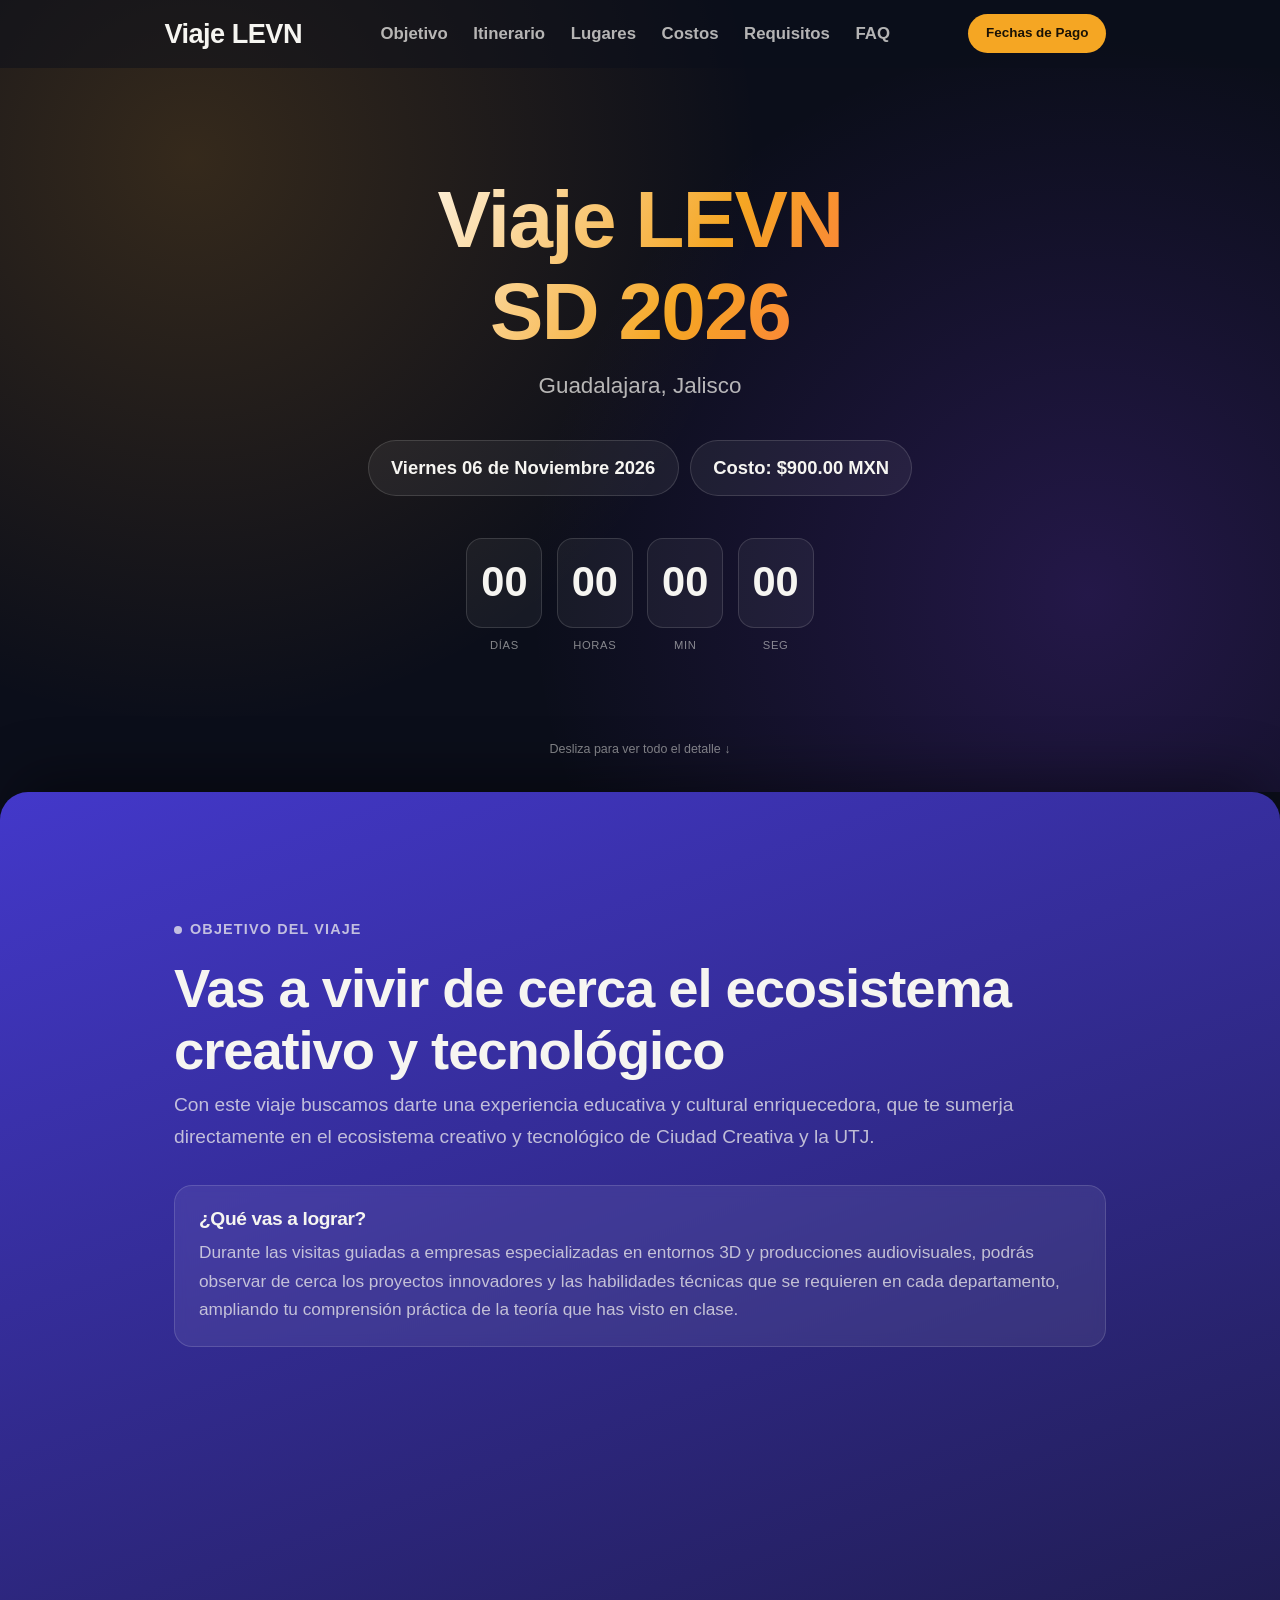
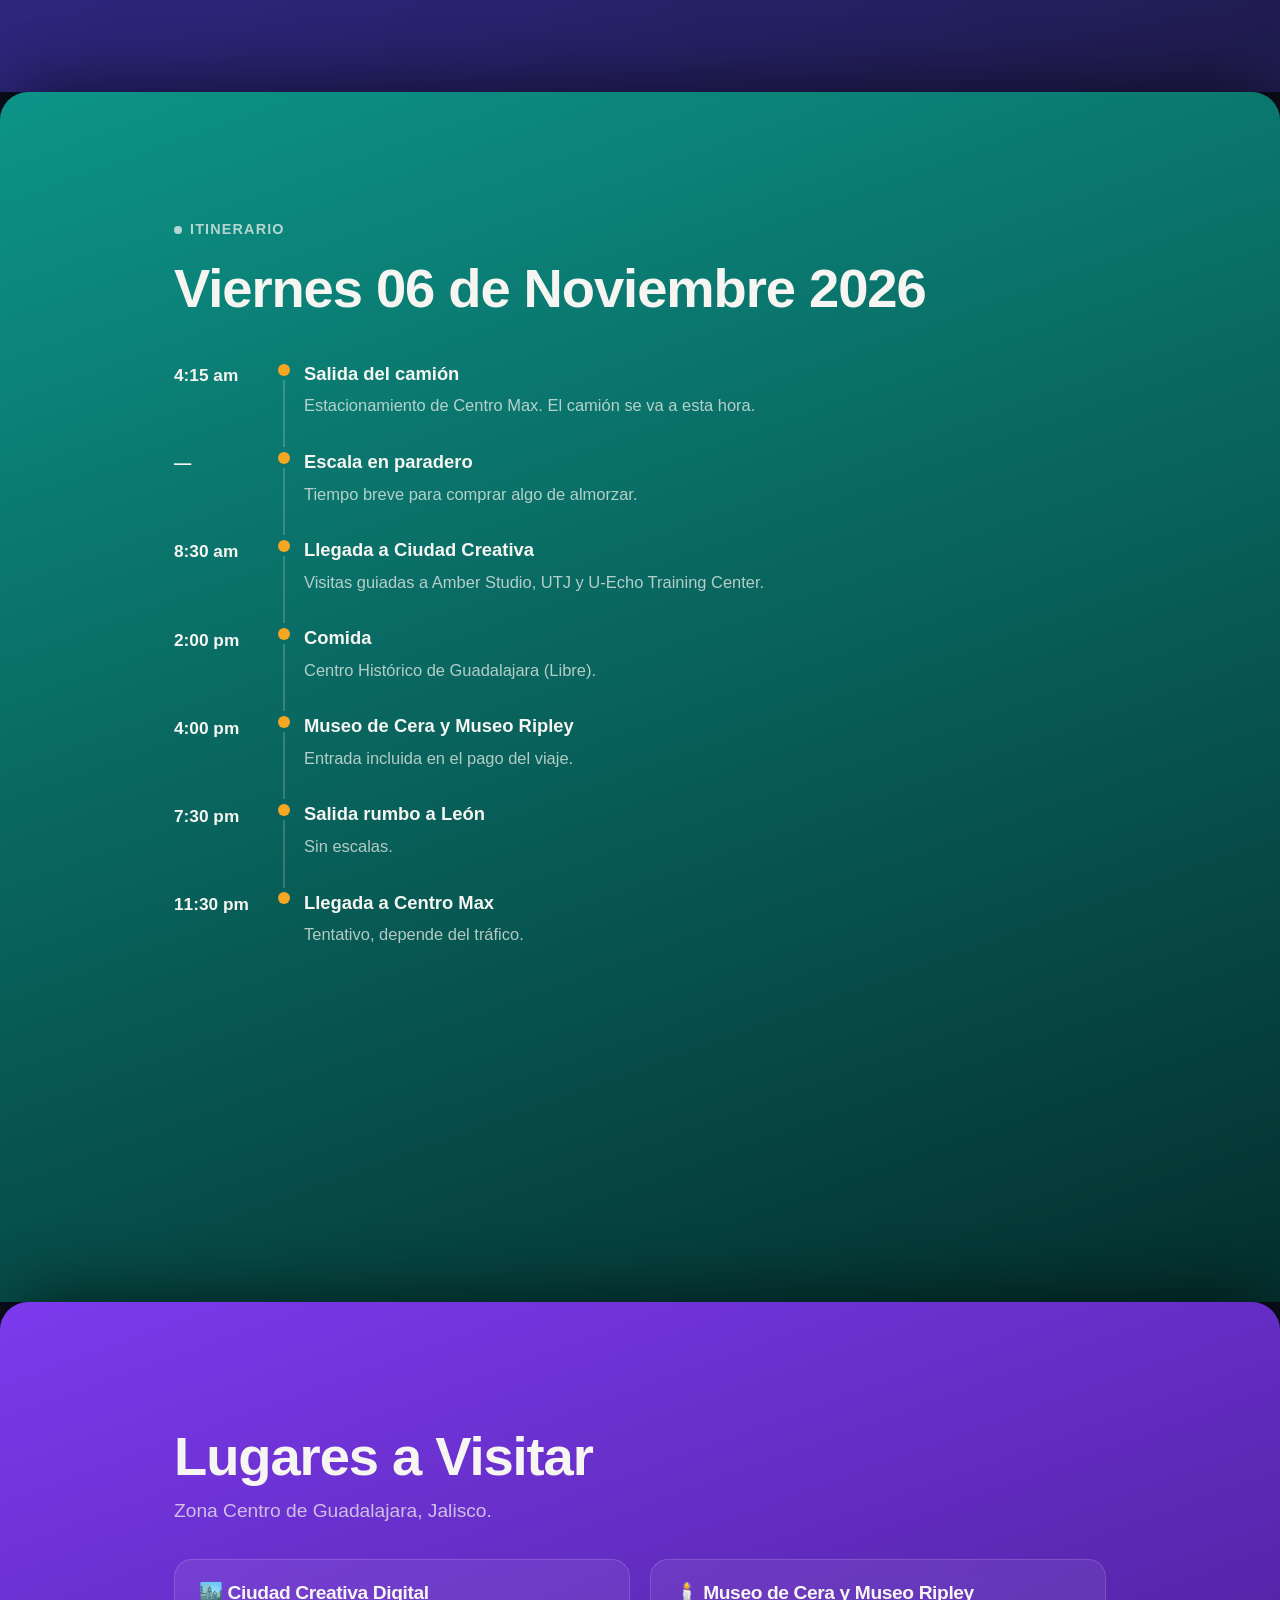
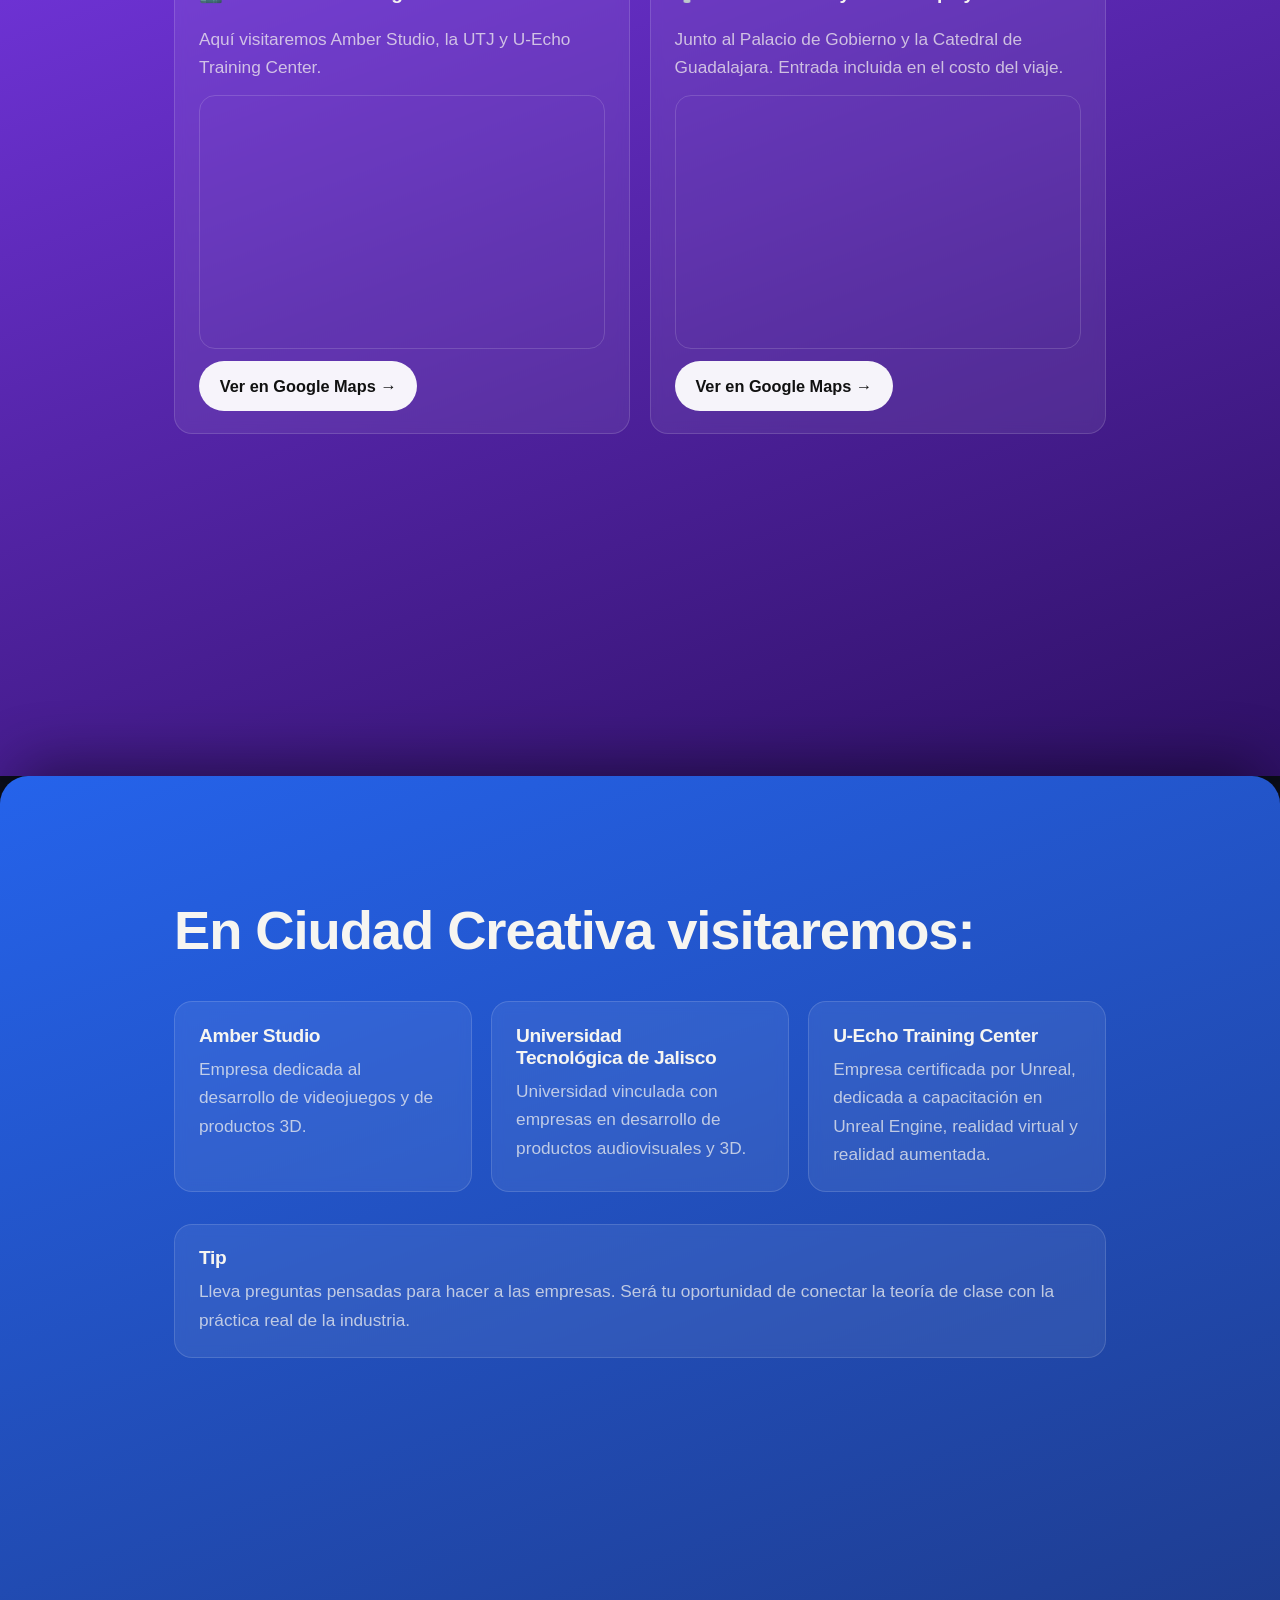
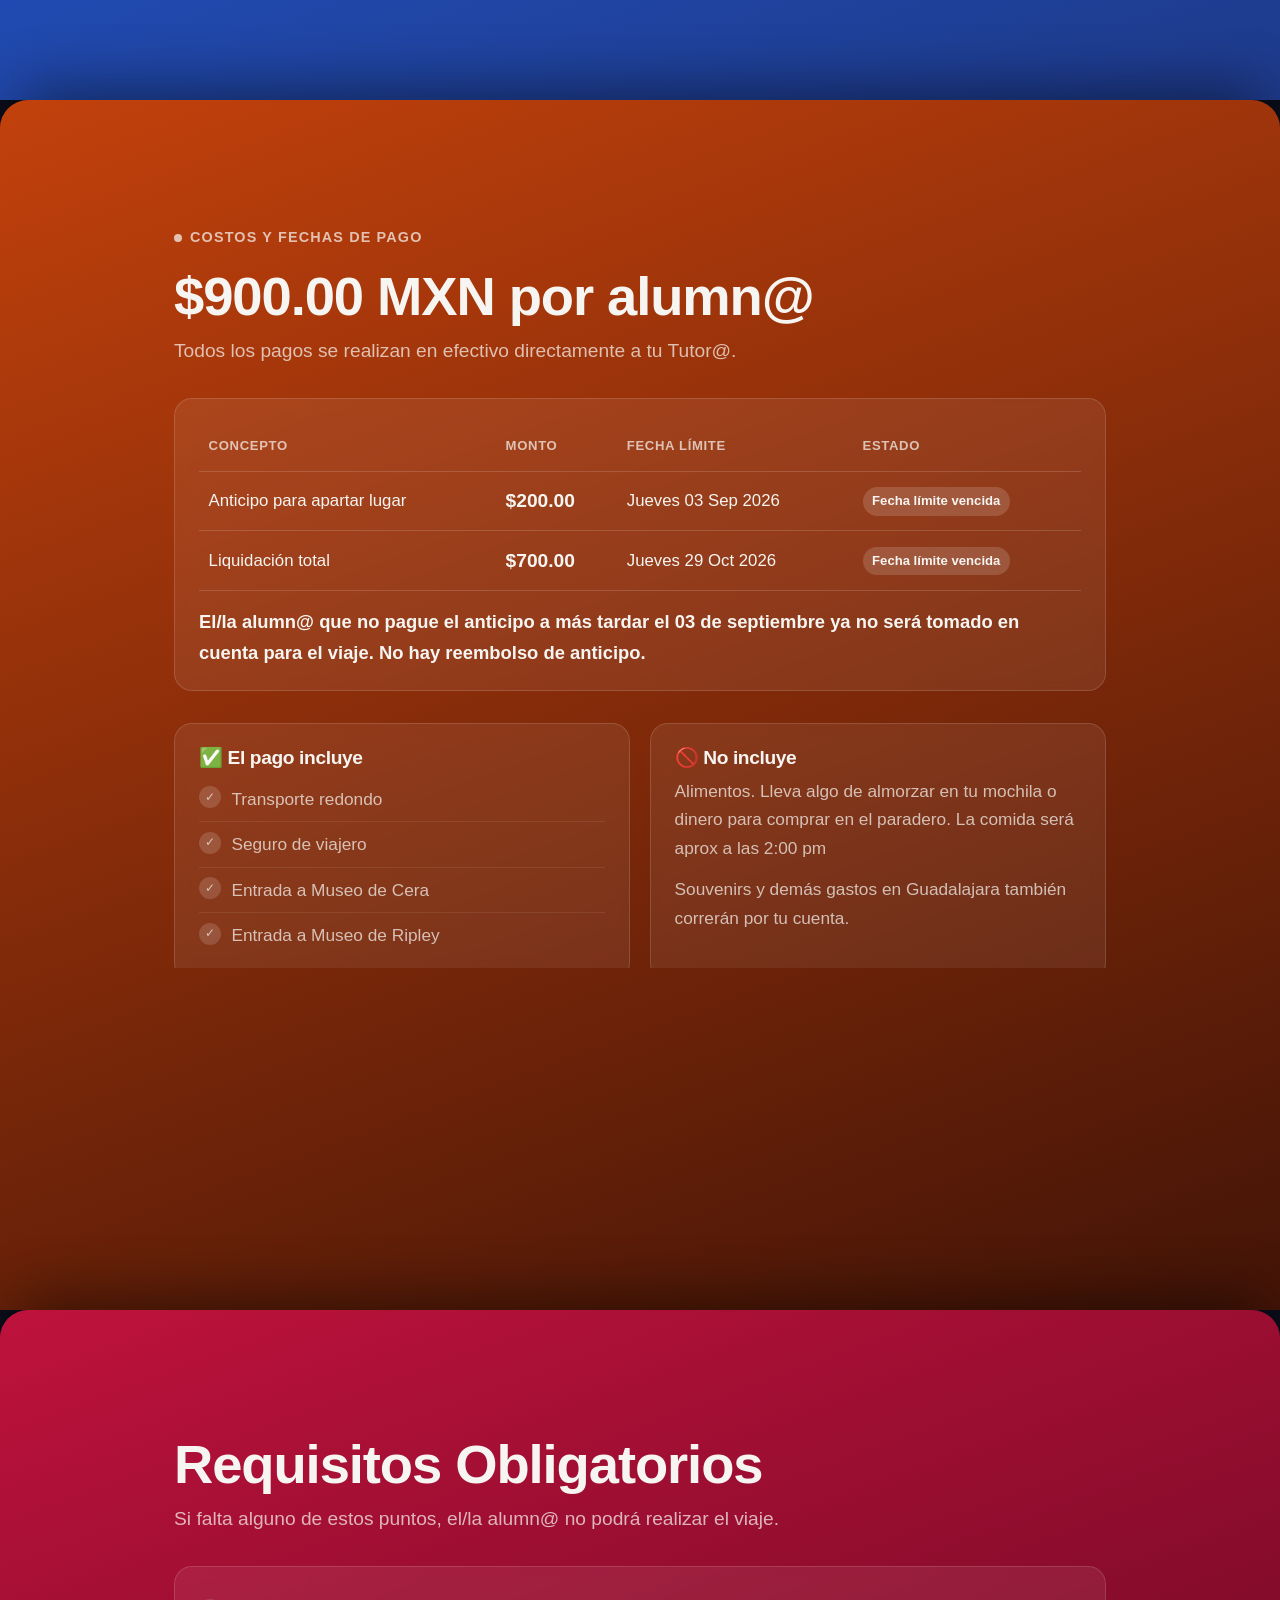
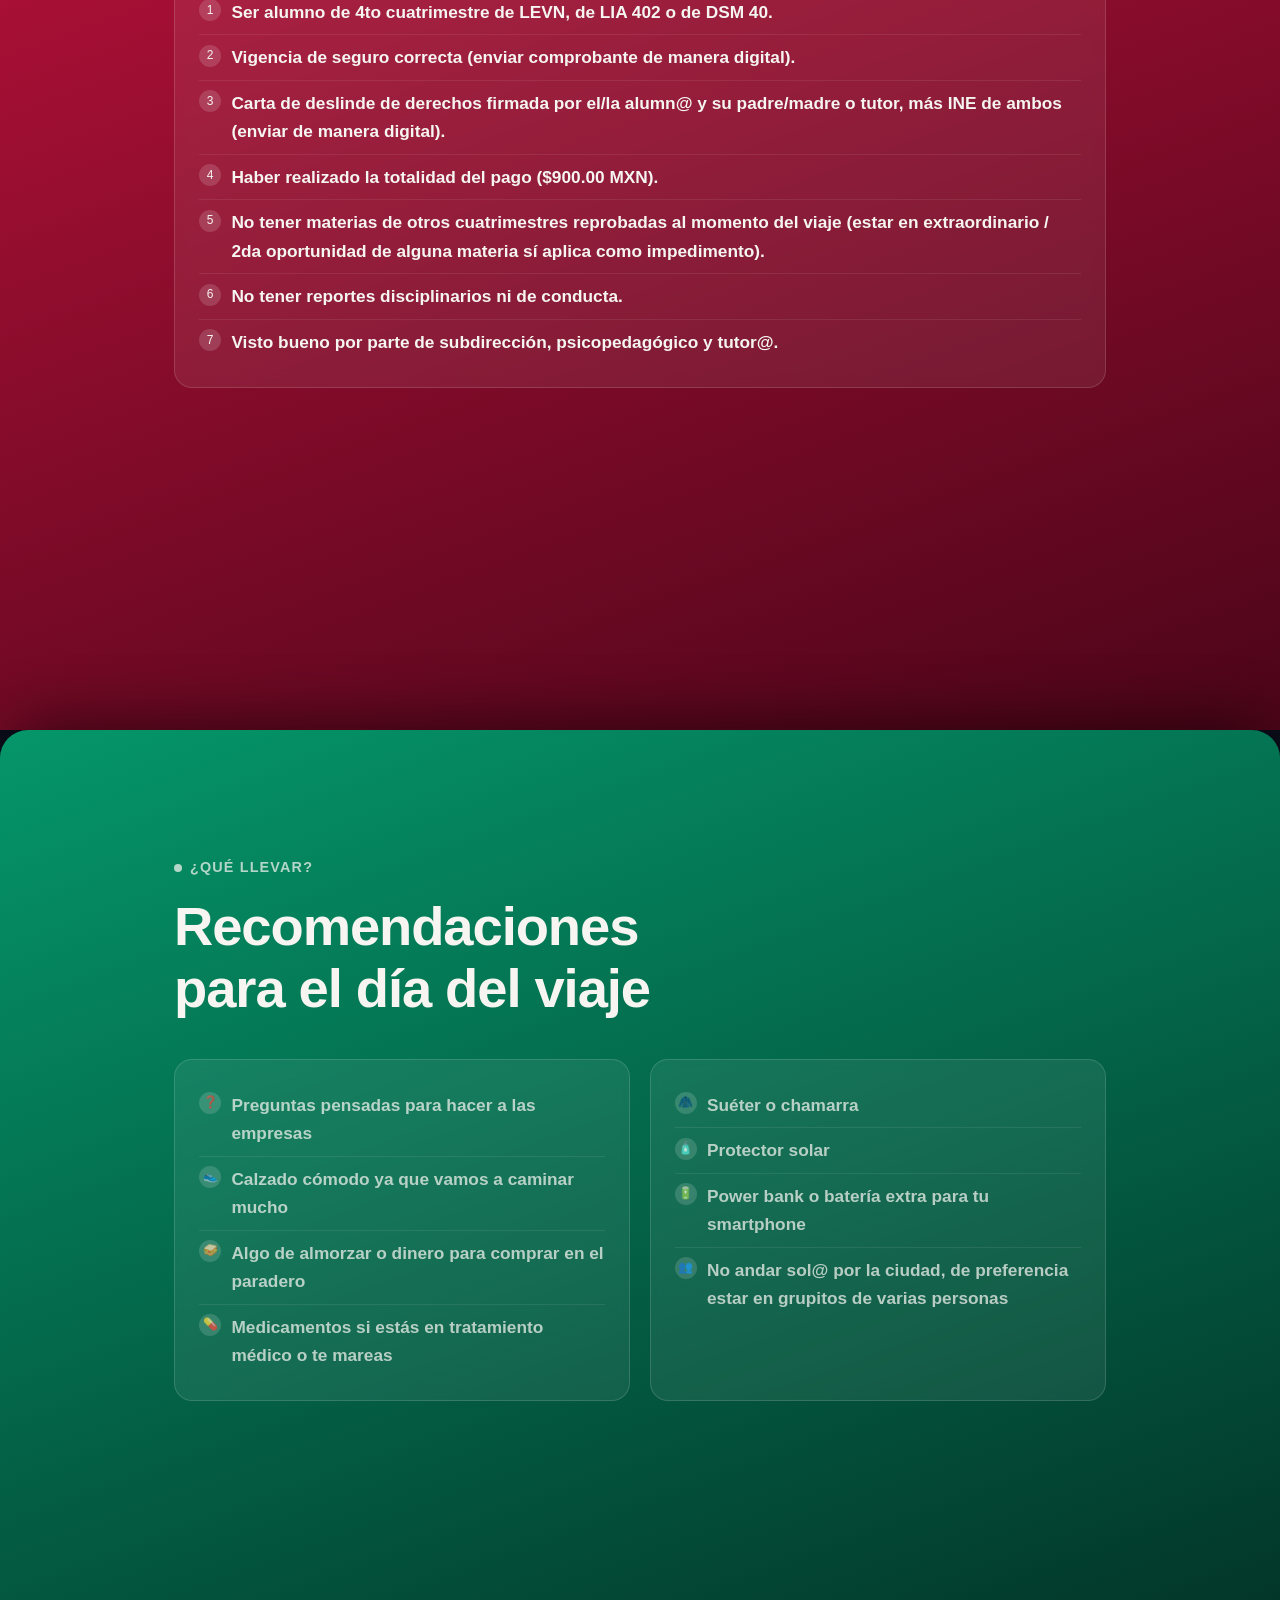
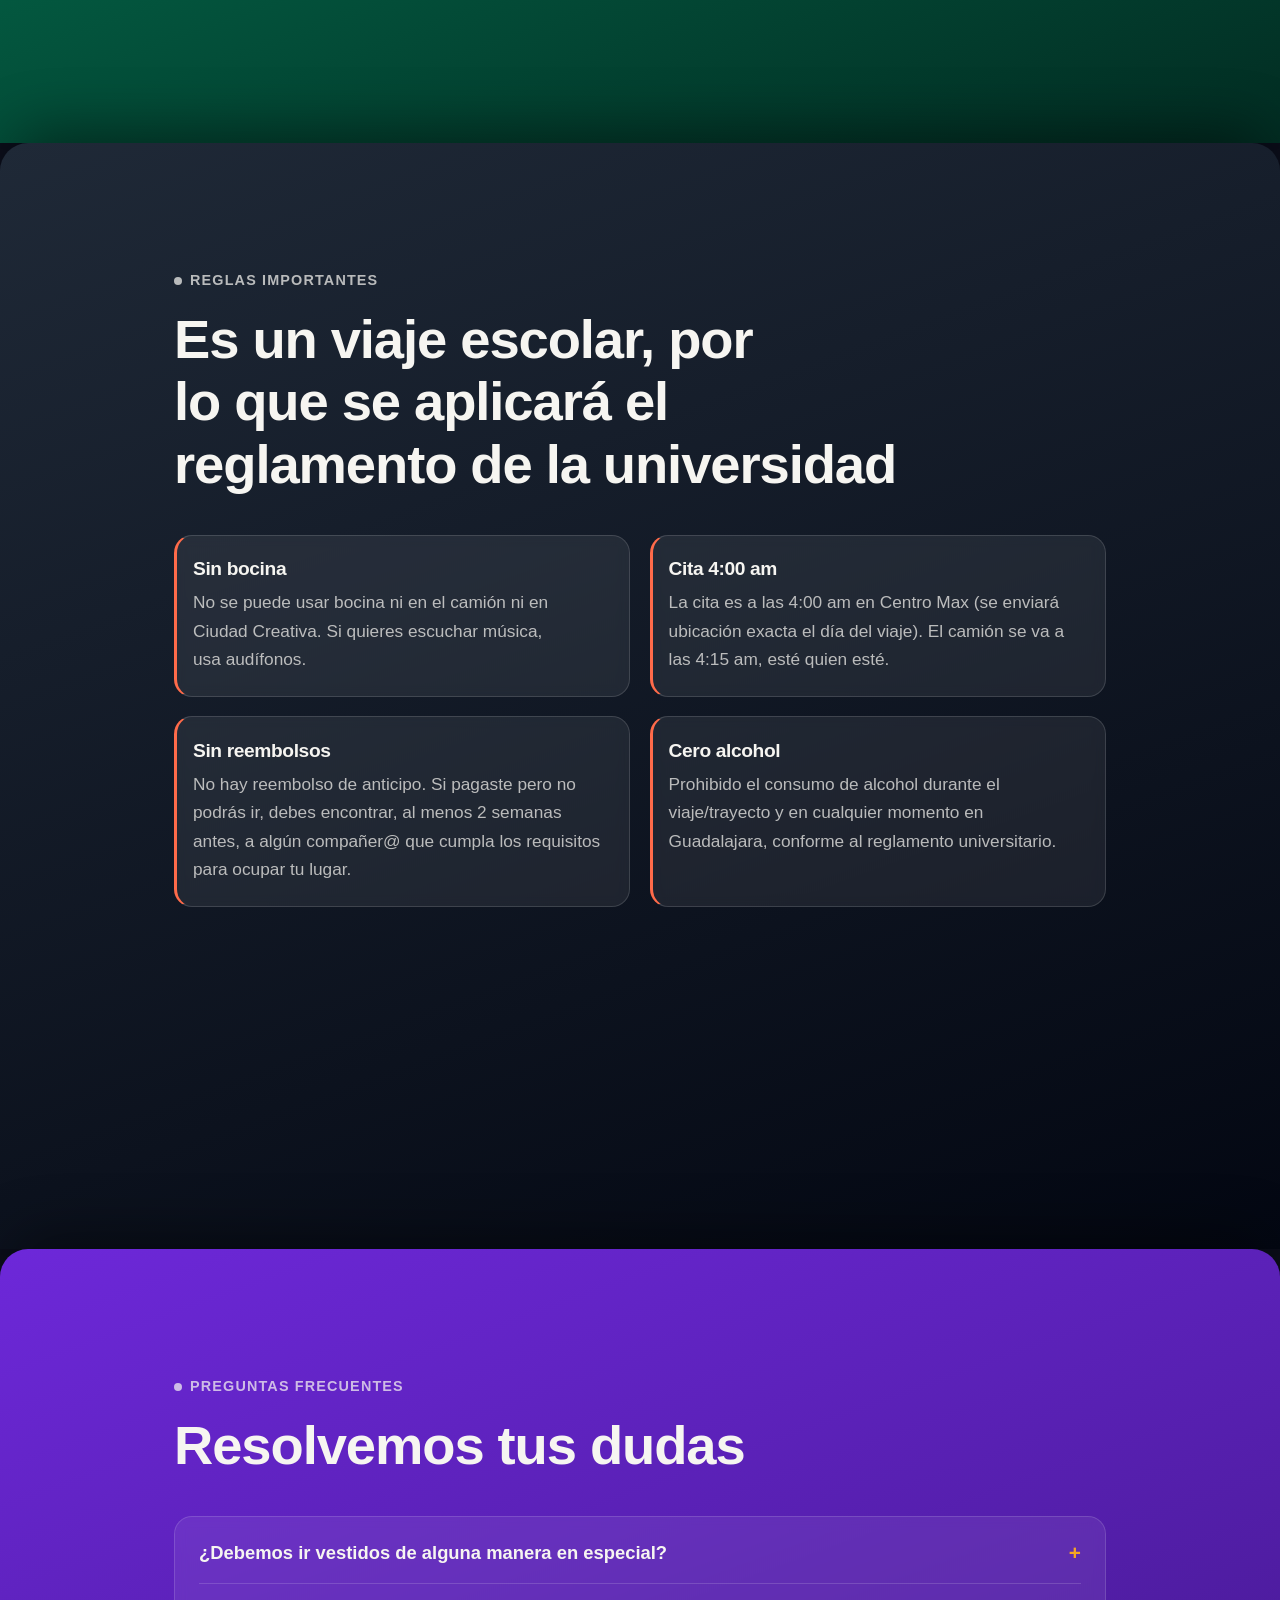
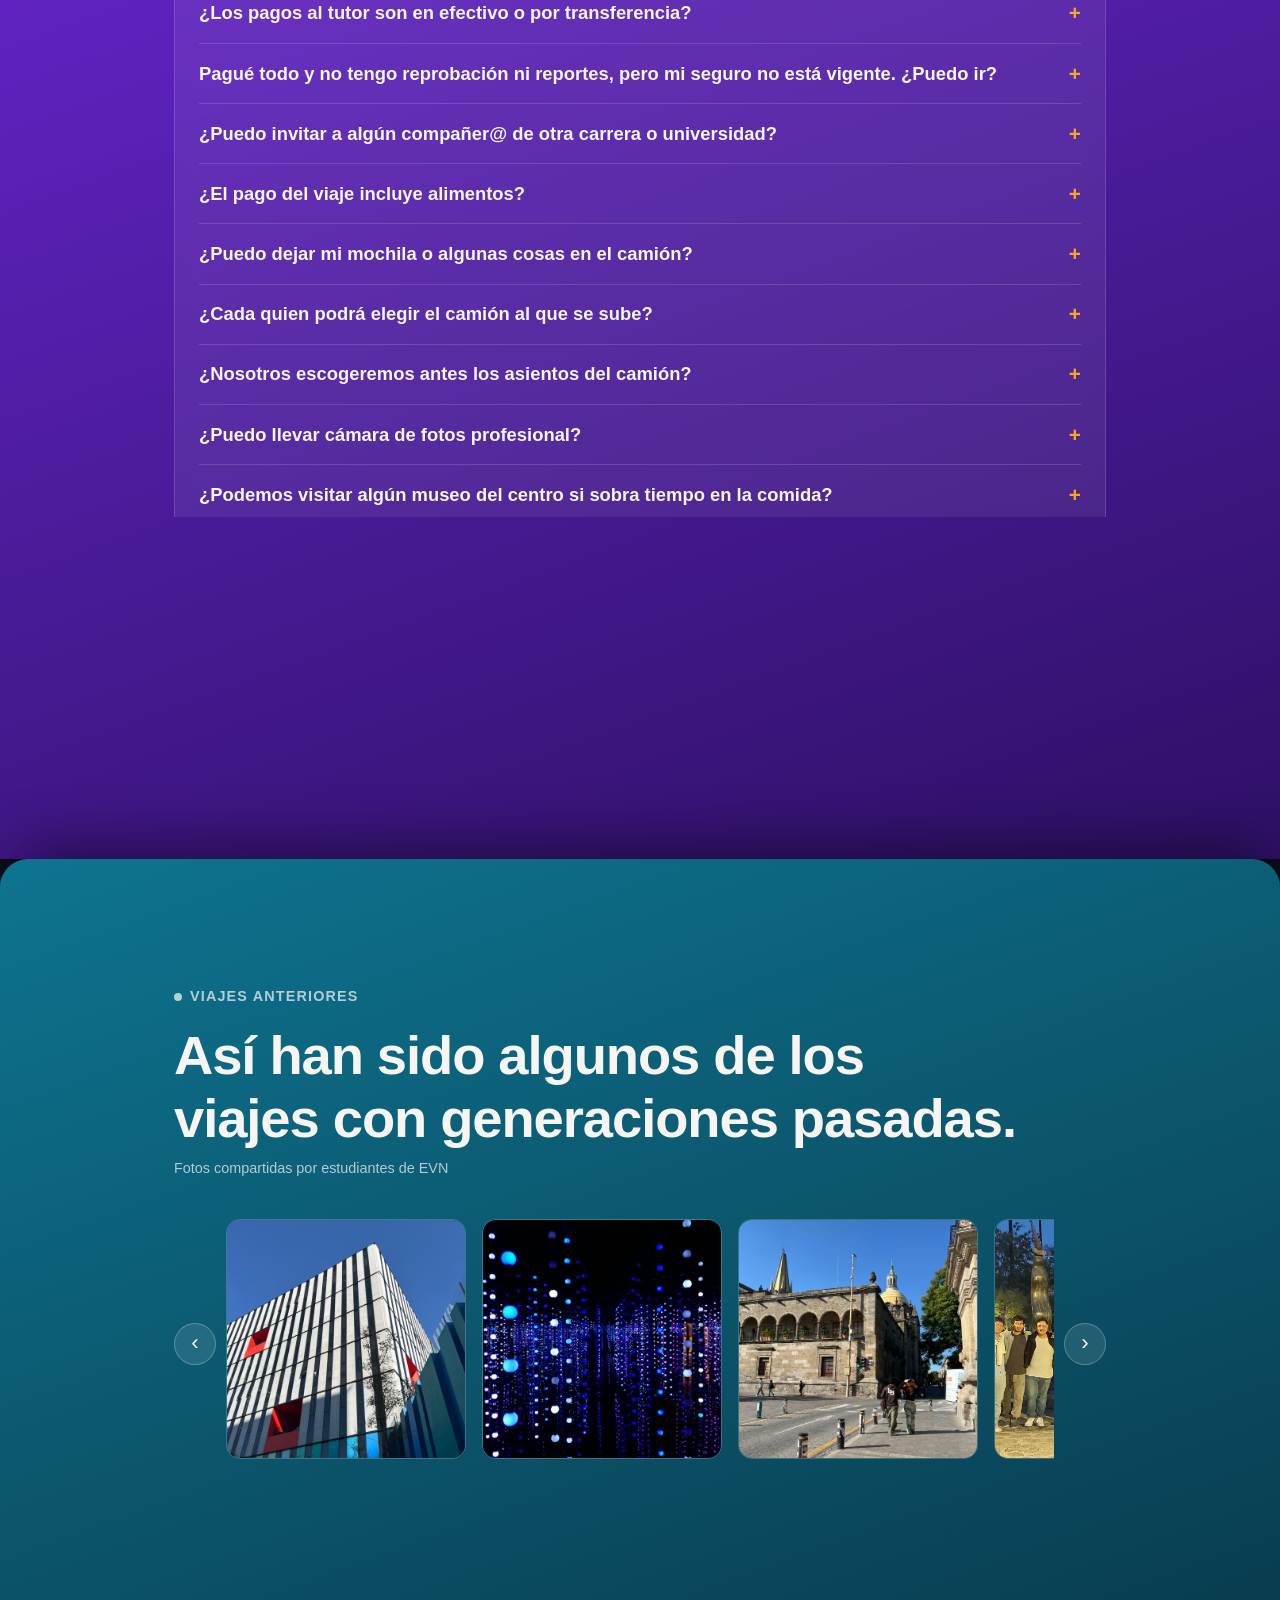
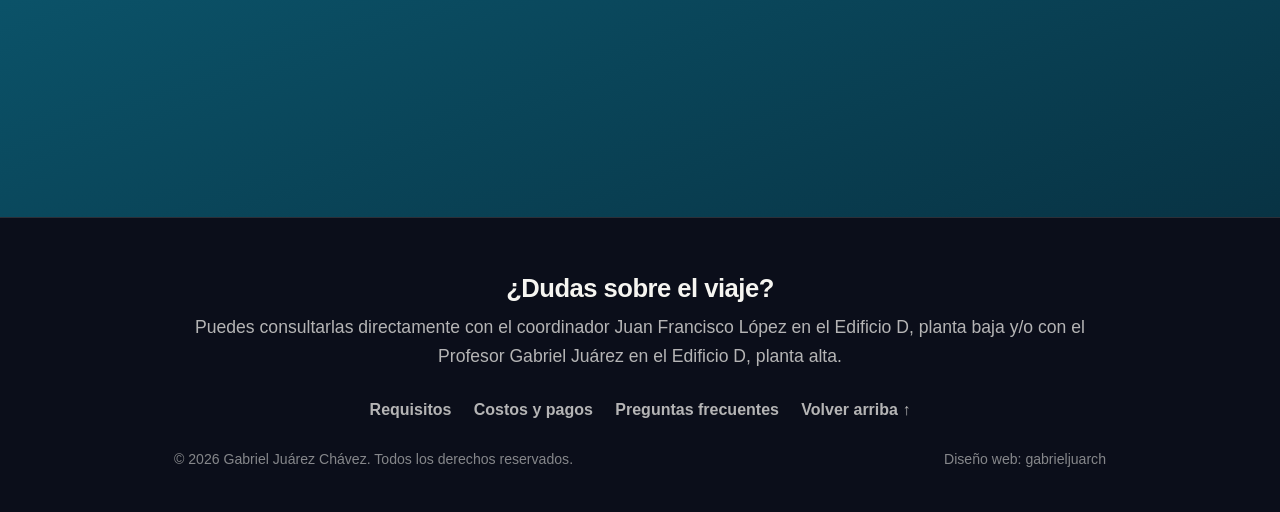
==== index.html @ 4d4f1ee9 "Sitio informativo del Viaje LEVN SD 2026 a Guadalajara Landing de una sola página con efecto stackin" ====
<!DOCTYPE html>
<html lang="es">
<head>
<meta charset="UTF-8" />
<meta name="viewport" content="width=device-width, initial-scale=1.0" />
<title>Viaje LEVN SD 2026 | Guadalajara</title>
<meta name="description" content="Toda la información del viaje escolar LEVN SD 2026 a Guadalajara: itinerario, costos, requisitos, recomendaciones y preguntas frecuentes." />
<meta name="robots" content="noindex, nofollow" />
<link rel="stylesheet" href="style.css?v=8" />
</head>
<body>

<div class="progress" id="progress"></div>

<nav class="nav">
  <div class="wrap">
    <a href="#top" class="brand">Viaje LEVN</a>
    <div class="nav-links">
      <a href="#objetivo">Objetivo</a>
      <a href="#itinerario">Itinerario</a>
      <a href="#lugares">Lugares</a>
      <a href="#costos">Costos</a>
      <a href="#requisitos">Requisitos</a>
      <a href="#faq">FAQ</a>
    </div>
    <a href="#costos" class="nav-cta">Fechas de Pago</a>
    <button class="burger" onclick="toggleMenu()" aria-label="Abrir menú">
      <span></span><span></span><span></span>
    </button>
  </div>
</nav>

<div class="mobile-nav" id="mobile-nav">
  <a href="#objetivo">Objetivo</a>
  <a href="#itinerario">Itinerario</a>
  <a href="#lugares">Lugares</a>
  <a href="#empresas">Empresas</a>
  <a href="#costos">Costos</a>
  <a href="#requisitos">Requisitos</a>
  <a href="#recomendaciones">Recomendaciones</a>
  <a href="#reglas">Reglas</a>
  <a href="#faq">FAQ</a>
  <a href="#galeria">Galería</a>
</div>

<header class="hero" id="top">
  <div class="wrap">
    <h1>Viaje LEVN<br>SD 2026</h1>
    <p class="sub">Guadalajara, Jalisco</p>

    <div class="meta-row">
      <span class="pill pill-lg">Viernes 06 de Noviembre 2026</span>
      <span class="pill pill-lg">Costo: $900.00 MXN</span>
    </div>

    <div class="countdown" aria-label="Cuenta regresiva para el viaje">
      <div class="cell"><div class="num" id="cd-d">--</div><span class="lbl">Días</span></div>
      <div class="cell"><div class="num" id="cd-h">--</div><span class="lbl">Horas</span></div>
      <div class="cell"><div class="num" id="cd-m">--</div><span class="lbl">Min</span></div>
      <div class="cell"><div class="num" id="cd-s">--</div><span class="lbl">Seg</span></div>
    </div>
  </div>
  <div class="scroll-cue">Desliza para ver todo el detalle ↓</div>
</header>

<main class="stack">

  <!-- OBJETIVO -->
  <section class="card card-objetivo" id="objetivo">
    <div class="wrap">
      <div class="card-inner">
        <div data-anim>
          <span class="eyebrow">Objetivo del viaje</span>
          <h2>Vas a vivir de cerca el ecosistema creativo y tecnológico</h2>
          <p class="lede">Con este viaje buscamos darte una experiencia educativa y cultural enriquecedora, que te sumerja directamente en el ecosistema creativo y tecnológico de Ciudad Creativa y la UTJ.</p>
        </div>
        <div class="box" data-anim>
          <h3>¿Qué vas a lograr?</h3>
          <p>Durante las visitas guiadas a empresas especializadas en entornos 3D y producciones audiovisuales, podrás observar de cerca los proyectos innovadores y las habilidades técnicas que se requieren en cada departamento, ampliando tu comprensión práctica de la teoría que has visto en clase.</p>
        </div>
      </div>
    </div>
  </section>

  <!-- ITINERARIO -->
  <section class="card card-itinerario" id="itinerario">
    <div class="wrap">
      <div class="card-inner">
        <div data-anim>
          <span class="eyebrow">Itinerario</span>
          <h2>Viernes 06 de Noviembre 2026</h2>
        </div>
        <div class="timeline" data-anim>
          <div class="t-item">
            <div class="t-time">4:15 am</div>
            <div class="t-dot-col"><div class="t-dot"></div><div class="t-line"></div></div>
            <div class="t-content"><strong>Salida del camión</strong><span>Estacionamiento de Centro Max. El camión se va a esta hora.</span></div>
          </div>
          <div class="t-item">
            <div class="t-time">—</div>
            <div class="t-dot-col"><div class="t-dot"></div><div class="t-line"></div></div>
            <div class="t-content"><strong>Escala en paradero</strong><span>Tiempo breve para comprar algo de almorzar.</span></div>
          </div>
          <div class="t-item">
            <div class="t-time">8:30 am</div>
            <div class="t-dot-col"><div class="t-dot"></div><div class="t-line"></div></div>
            <div class="t-content"><strong>Llegada a Ciudad Creativa</strong><span>Visitas guiadas a Amber Studio, UTJ y U-Echo Training Center.</span></div>
          </div>
          <div class="t-item">
            <div class="t-time">2:00 pm</div>
            <div class="t-dot-col"><div class="t-dot"></div><div class="t-line"></div></div>
            <div class="t-content"><strong>Comida</strong><span>Centro Histórico de Guadalajara (Libre).</span></div>
          </div>
          <div class="t-item">
            <div class="t-time">4:00 pm</div>
            <div class="t-dot-col"><div class="t-dot"></div><div class="t-line"></div></div>
            <div class="t-content"><strong>Museo de Cera y Museo Ripley</strong><span>Entrada incluida en el pago del viaje.</span></div>
          </div>
          <div class="t-item">
            <div class="t-time">7:30 pm</div>
            <div class="t-dot-col"><div class="t-dot"></div><div class="t-line"></div></div>
            <div class="t-content"><strong>Salida rumbo a León</strong><span>Sin escalas.</span></div>
          </div>
          <div class="t-item">
            <div class="t-time">11:30 pm</div>
            <div class="t-dot-col"><div class="t-dot"></div></div>
            <div class="t-content"><strong>Llegada a Centro Max</strong><span>Tentativo, depende del tráfico.</span></div>
          </div>
        </div>
      </div>
    </div>
  </section>

  <!-- LUGARES -->
  <section class="card card-lugares" id="lugares">
    <div class="wrap">
      <div class="card-inner">
        <div data-anim>
          <h2>Lugares a Visitar</h2>
          <p class="lede">Zona Centro de Guadalajara, Jalisco.</p>
        </div>
        <div class="grid-2" data-anim>
          <div class="place-card box">
            <h3>🏙️ Ciudad Creativa Digital</h3>
            <p>Aquí visitaremos Amber Studio, la UTJ y U-Echo Training Center.</p>
            <div class="map-frame">
              <iframe src="https://www.google.com/maps?q=Ciudad+Creativa+Digital+Guadalajara&output=embed" loading="lazy" allowfullscreen title="Mapa Ciudad Creativa Digital"></iframe>
            </div>
            <a class="btn" href="https://maps.app.goo.gl/6ZiBhC86LEQm1Rfv9" target="_blank" rel="noopener">Ver en Google Maps →</a>
          </div>
          <div class="place-card box">
            <h3>🕯️ Museo de Cera y Museo Ripley</h3>
            <p>Junto al Palacio de Gobierno y la Catedral de Guadalajara. Entrada incluida en el costo del viaje.</p>
            <div class="map-frame">
              <iframe src="https://www.google.com/maps?q=Museo+de+Cera+Guadalajara&output=embed" loading="lazy" allowfullscreen title="Mapa Museo de Cera Guadalajara"></iframe>
            </div>
            <a class="btn" href="https://maps.app.goo.gl/ynJmQq8urWh1tKw86" target="_blank" rel="noopener">Ver en Google Maps →</a>
          </div>
        </div>
      </div>
    </div>
  </section>

  <!-- EMPRESAS -->
  <section class="card card-empresas" id="empresas">
    <div class="wrap">
      <div class="card-inner">
        <div data-anim>
          <h2>En Ciudad Creativa visitaremos:</h2>
        </div>
        <div class="grid-3" data-anim>
          <div class="box">
            <h3>Amber Studio</h3>
            <p>Empresa dedicada al desarrollo de videojuegos y de productos 3D.</p>
          </div>
          <div class="box">
            <h3>Universidad Tecnológica de Jalisco</h3>
            <p>Universidad vinculada con empresas en desarrollo de productos audiovisuales y 3D.</p>
          </div>
          <div class="box">
            <h3>U-Echo Training Center</h3>
            <p>Empresa certificada por Unreal, dedicada a capacitación en Unreal Engine, realidad virtual y realidad aumentada.</p>
          </div>
        </div>
        <div class="box" data-anim>
          <h3>Tip</h3>
          <p>Lleva preguntas pensadas para hacer a las empresas. Será tu oportunidad de conectar la teoría de clase con la práctica real de la industria.</p>
        </div>
      </div>
    </div>
  </section>

  <!-- COSTOS -->
  <section class="card card-costos" id="costos">
    <div class="wrap">
      <div class="card-inner">
        <div data-anim>
          <span class="eyebrow">Costos y fechas de pago</span>
          <h2>$900.00 MXN por alumn@</h2>
          <p class="lede">Todos los pagos se realizan en efectivo directamente a tu Tutor@.</p>
        </div>
        <div class="box" data-anim>
          <table class="pay-table">
            <thead>
              <tr><th>Concepto</th><th>Monto</th><th>Fecha límite</th><th>Estado</th></tr>
            </thead>
            <tbody>
              <tr>
                <td>Anticipo para apartar lugar</td>
                <td><strong>$200.00</strong></td>
                <td>Jueves 03 Sep 2026</td>
                <td><span class="badge" id="days-anticipo">Calculando…</span></td>
              </tr>
              <tr>
                <td>Liquidación total</td>
                <td><strong>$700.00</strong></td>
                <td>Jueves 29 Oct 2026</td>
                <td><span class="badge" id="days-total">Calculando…</span></td>
              </tr>
            </tbody>
          </table>
          <p style="margin-top:1rem; color:var(--paper); font-size:1.15rem; font-weight:700;">El/la alumn@ que no pague el anticipo a más tardar el 03 de septiembre ya no será tomado en cuenta para el viaje. No hay reembolso de anticipo.</p>
        </div>
        <div class="grid-2" data-anim>
          <div class="box">
            <h3>✅ El pago incluye</h3>
            <ul class="check-list">
              <li><span class="ico">✓</span> Transporte redondo</li>
              <li><span class="ico">✓</span> Seguro de viajero</li>
              <li><span class="ico">✓</span> Entrada a Museo de Cera</li>
              <li><span class="ico">✓</span> Entrada a Museo de Ripley</li>
            </ul>
          </div>
          <div class="box">
            <h3>🚫 No incluye</h3>
            <p>Alimentos. Lleva algo de almorzar en tu mochila o dinero para comprar en el paradero. La comida será aprox a las 2:00 pm</p>
            <p style="margin-top:0.8rem;">Souvenirs y demás gastos en Guadalajara también correrán por tu cuenta.</p>
          </div>
        </div>
      </div>
    </div>
  </section>

  <!-- REQUISITOS -->
  <section class="card card-requisitos" id="requisitos">
    <div class="wrap">
      <div class="card-inner">
        <div data-anim>
          <h2>Requisitos Obligatorios</h2>
          <p class="lede">Si falta alguno de estos puntos, el/la alumn@ no podrá realizar el viaje.</p>
        </div>
        <div class="box" data-anim>
          <ul class="check-list">
            <li><span class="ico">1</span> <strong>Ser alumno de 4to cuatrimestre de LEVN, de LIA 402 o de DSM 40.</strong></li>
            <li><span class="ico">2</span> <strong>Vigencia de seguro correcta (enviar comprobante de manera digital).</strong></li>
            <li><span class="ico">3</span> <strong>Carta de deslinde de derechos firmada por el/la alumn@ y su padre/madre o tutor, más INE de ambos (enviar de manera digital).</strong></li>
            <li><span class="ico">4</span> <strong>Haber realizado la totalidad del pago ($900.00 MXN).</strong></li>
            <li><span class="ico">5</span> <strong>No tener materias de otros cuatrimestres reprobadas al momento del viaje (estar en extraordinario / 2da oportunidad de alguna materia sí aplica como impedimento).</strong></li>
            <li><span class="ico">6</span> <strong>No tener reportes disciplinarios ni de conducta.</strong></li>
            <li><span class="ico">7</span> <strong>Visto bueno por parte de subdirección, psicopedagógico y tutor@.</strong></li>
          </ul>
        </div>
      </div>
    </div>
  </section>

  <!-- RECOMENDACIONES -->
  <section class="card card-recos" id="recomendaciones">
    <div class="wrap">
      <div class="card-inner">
        <div data-anim>
          <span class="eyebrow">¿Qué llevar?</span>
          <h2>Recomendaciones para el día del viaje</h2>
        </div>
        <div class="grid-2" data-anim>
          <div class="box">
            <ul class="check-list">
              <li><span class="ico">❓</span> <strong>Preguntas pensadas para hacer a las empresas</strong></li>
              <li><span class="ico">👟</span> <strong>Calzado cómodo ya que vamos a caminar mucho</strong></li>
              <li><span class="ico">🥪</span> <strong>Algo de almorzar o dinero para comprar en el paradero</strong></li>
              <li><span class="ico">💊</span> <strong>Medicamentos si estás en tratamiento médico o te mareas</strong></li>
            </ul>
          </div>
          <div class="box">
            <ul class="check-list">
              <li><span class="ico">🧥</span> <strong>Suéter o chamarra</strong></li>
              <li><span class="ico">🧴</span> <strong>Protector solar</strong></li>
              <li><span class="ico">🔋</span> <strong>Power bank o batería extra para tu smartphone</strong></li>
              <li><span class="ico">👥</span> <strong>No andar sol@ por la ciudad, de preferencia estar en grupitos de varias personas</strong></li>
            </ul>
          </div>
        </div>
      </div>
    </div>
  </section>

  <!-- REGLAS -->
  <section class="card card-reglas" id="reglas">
    <div class="wrap">
      <div class="card-inner">
        <div data-anim>
          <span class="eyebrow">Reglas importantes</span>
          <h2>Es un viaje escolar, por lo que se aplicará el reglamento de la universidad</h2>
        </div>
        <div class="grid-2" data-anim>
          <div class="box rule-card"><h3>Sin bocina</h3><p>No se puede usar bocina ni en el camión ni en Ciudad Creativa. Si quieres escuchar música, usa audífonos.</p></div>
          <div class="box rule-card"><h3>Cita 4:00 am</h3><p>La cita es a las 4:00 am en Centro Max (se enviará ubicación exacta el día del viaje). El camión se va a las 4:15 am, esté quien esté.</p></div>
          <div class="box rule-card"><h3>Sin reembolsos</h3><p>No hay reembolso de anticipo. Si pagaste pero no podrás ir, debes encontrar, al menos 2 semanas antes, a algún compañer@ que cumpla los requisitos para ocupar tu lugar.</p></div>
          <div class="box rule-card"><h3>Cero alcohol</h3><p>Prohibido el consumo de alcohol durante el viaje/trayecto y en cualquier momento en Guadalajara, conforme al reglamento universitario.</p></div>
        </div>
      </div>
    </div>
  </section>

  <!-- FAQ -->
  <section class="card card-faq" id="faq">
    <div class="wrap">
      <div class="card-inner">
        <div data-anim>
          <span class="eyebrow">Preguntas frecuentes</span>
          <h2>Resolvemos tus dudas</h2>
        </div>
        <div class="box" data-anim style="padding: 0.4rem 1.5rem;">
          <div class="faq-item">
            <button class="faq-q">¿Debemos ir vestidos de alguna manera en especial? <span class="plus">+</span></button>
            <div class="faq-a"><p>No hay código de vestimenta estricto, pero representas a la Universidad ante las empresas. Recomendamos ir aseado, con vestimenta casual y/o cómoda ya que vamos a caminar bastante.</p></div>
          </div>
          <div class="faq-item">
            <button class="faq-q">¿Los pagos al tutor son en efectivo o por transferencia? <span class="plus">+</span></button>
            <div class="faq-a"><p>Solamente se reciben pagos en efectivo.</p></div>
          </div>
          <div class="faq-item">
            <button class="faq-q">Pagué todo y no tengo reprobación ni reportes, pero mi seguro no está vigente. ¿Puedo ir? <span class="plus">+</span></button>
            <div class="faq-a"><p>No. Se deben cumplir todos los requisitos, incluyendo tener la vigencia de seguro correcta y actualizada.</p></div>
          </div>
          <div class="faq-item">
            <button class="faq-q">¿Puedo invitar a algún compañer@ de otra carrera o universidad? <span class="plus">+</span></button>
            <div class="faq-a"><p>No. Solamente pueden ir alumnos de 4to cuatrimestre de LEVN, LIA 402 y LDSM 40.</p></div>
          </div>
          <div class="faq-item">
            <button class="faq-q">¿El pago del viaje incluye alimentos? <span class="plus">+</span></button>
            <div class="faq-a"><p>No. Lleva algo de almorzar en tu mochila o dinero para comprar en el paradero de escala. Ya en Guadalajara, ustedes deciden qué y dónde comer.</p></div>
          </div>
          <div class="faq-item">
            <button class="faq-q">¿Puedo dejar mi mochila o algunas cosas en el camión? <span class="plus">+</span></button>
            <div class="faq-a"><p>Sí, pero solo podrás recuperarlas hasta el regreso ya que el camión no se estaciona cerca de donde nos bajaremos.</p></div>
          </div>
          <div class="faq-item">
            <button class="faq-q">¿Cada quien podrá elegir el camión al que se sube? <span class="plus">+</span></button>
            <div class="faq-a"><p>En caso de usar 2 camiones (o camión y sprinter), se asignarán por grupos y no será posible cambiar el camión asignado por el personal docente.</p></div>
          </div>
          <div class="faq-item">
            <button class="faq-q">¿Nosotros escogeremos antes los asientos del camión? <span class="plus">+</span></button>
            <div class="faq-a"><p>El lugar se elige conforme van llegando, pudiendo apartar solamente el lugar de su pareja de asiento. No se pueden apartar más asientos.</p></div>
          </div>
          <div class="faq-item">
            <button class="faq-q">¿Puedo llevar cámara de fotos profesional? <span class="plus">+</span></button>
            <div class="faq-a"><p>Sí, pero tú te haces responsable de cuidarla en todo momento, dado que ni la universidad ni los docentes responden por daños a la misma.</p></div>
          </div>
          <div class="faq-item">
            <button class="faq-q">¿Podemos visitar algún museo del centro si sobra tiempo en la comida? <span class="plus">+</span></button>
            <div class="faq-a"><p>Sí, siempre y cuando no implique salir de la zona centro.</p></div>
          </div>
          <div class="faq-item">
            <button class="faq-q">¿Puedo llevar un termo/botella con agua, jugo o café? <span class="plus">+</span></button>
            <div class="faq-a"><p>Sí. Solo ten cuidado de no derramar el líquido en el camión, las empresas ni el museo.</p></div>
          </div>
          <div class="faq-item">
            <button class="faq-q">¿Qué pasa con las clases/entregas que tengamos ese día? <span class="plus">+</span></button>
            <div class="faq-a"><p>Coordinación enviará a los docentes el listado de alumnos que viajan para que no cuente como falta y puedan tener otra fecha de entrega.</p></div>
          </div>
        </div>
      </div>
    </div>
  </section>

  <!-- GALERIA -->
  <section class="card card-galeria" id="galeria">
    <div class="wrap">
      <div class="card-inner">
        <div data-anim>
          <span class="eyebrow">Viajes anteriores</span>
          <h2>Así han sido algunos de los viajes con generaciones pasadas.</h2>
          <p class="lede" style="font-size:0.9rem;">Fotos compartidas por estudiantes de EVN</p>
        </div>
        <div class="carousel-wrap" data-anim>
          <button class="carousel-arrow carousel-prev" onclick="scrollCarousel(-1)" aria-label="Anterior">‹</button>
          <div class="gallery-carousel" id="gallery-carousel">
            <div class="tile" data-index="1" onclick="openLightbox(1)"><img src="v1.jpg" alt="Foto viaje anterior 1" loading="lazy" draggable="false" oncontextmenu="return false"></div>
            <div class="tile" data-index="2" onclick="openLightbox(2)"><img src="v2.jpg" alt="Foto viaje anterior 2" loading="lazy" draggable="false" oncontextmenu="return false"></div>
            <div class="tile" data-index="3" onclick="openLightbox(3)"><img src="v3.jpg" alt="Foto viaje anterior 3" loading="lazy" draggable="false" oncontextmenu="return false"></div>
            <div class="tile" data-index="4" onclick="openLightbox(4)"><img src="v4.jpg" alt="Foto viaje anterior 4" loading="lazy" draggable="false" oncontextmenu="return false"></div>
            <div class="tile" data-index="5" onclick="openLightbox(5)"><img src="v5.jpg" alt="Foto viaje anterior 5" loading="lazy" draggable="false" oncontextmenu="return false"></div>
            <div class="tile" data-index="6" onclick="openLightbox(6)"><img src="v6.jpg" alt="Foto viaje anterior 6" loading="lazy" draggable="false" oncontextmenu="return false"></div>
            <div class="tile" data-index="7" onclick="openLightbox(7)"><img src="v7.jpg" alt="Foto viaje anterior 7" loading="lazy" draggable="false" oncontextmenu="return false"></div>
            <div class="tile" data-index="8" onclick="openLightbox(8)"><img src="v8.jpg" alt="Foto viaje anterior 8" loading="lazy" draggable="false" oncontextmenu="return false"></div>
            <div class="tile" data-index="9" onclick="openLightbox(9)"><img src="v9.jpg" alt="Foto viaje anterior 9" loading="lazy" draggable="false" oncontextmenu="return false"></div>
            <div class="tile" data-index="10" onclick="openLightbox(10)"><img src="v10.jpg" alt="Foto viaje anterior 10" loading="lazy" draggable="false" oncontextmenu="return false"></div>
            <div class="tile" data-index="11" onclick="openLightbox(11)"><img src="v11.jpg" alt="Foto viaje anterior 11" loading="lazy" draggable="false" oncontextmenu="return false"></div>
            <div class="tile" data-index="12" onclick="openLightbox(12)"><img src="v12.jpg" alt="Foto viaje anterior 12" loading="lazy" draggable="false" oncontextmenu="return false"></div>
            <div class="tile" data-index="13" onclick="openLightbox(13)"><img src="v13.jpg" alt="Foto viaje anterior 13" loading="lazy" draggable="false" oncontextmenu="return false"></div>
            <div class="tile" data-index="14" onclick="openLightbox(14)"><img src="v14.jpg" alt="Foto viaje anterior 14" loading="lazy" draggable="false" oncontextmenu="return false"></div>
            <div class="tile" data-index="15" onclick="openLightbox(15)"><img src="v15.jpg" alt="Foto viaje anterior 15" loading="lazy" draggable="false" oncontextmenu="return false"></div>
            <div class="tile" data-index="16" onclick="openLightbox(16)"><img src="v16.jpg" alt="Foto viaje anterior 16" loading="lazy" draggable="false" oncontextmenu="return false"></div>
          </div>
          <button class="carousel-arrow carousel-next" onclick="scrollCarousel(1)" aria-label="Siguiente">›</button>
        </div>
      </div>
    </div>
  </section>

</main>

<footer>
  <div class="wrap">
    <h3>¿Dudas sobre el viaje?</h3>
    <p>Puedes consultarlas directamente con el coordinador Juan Francisco López en el Edificio D, planta baja y/o con el Profesor Gabriel Juárez en el Edificio D, planta alta.</p>
    <div class="foot-links">
      <a href="#requisitos">Requisitos</a>
      <a href="#costos">Costos y pagos</a>
      <a href="#faq">Preguntas frecuentes</a>
      <a href="#top">Volver arriba ↑</a>
    </div>
    <div class="fine-row">
      <span class="fine">© 2026 Gabriel Juárez Chávez. Todos los derechos reservados.</span>
      <span class="fine">Diseño web: gabrieljuarch</span>
    </div>
  </div>
</footer>

<div class="lightbox" id="lightbox" onclick="closeLightbox(event)">
  <button class="lightbox-close" onclick="closeLightbox(event)" aria-label="Cerrar">✕</button>
  <button class="lightbox-nav lightbox-prev" onclick="lightboxStep(event,-1)" aria-label="Foto anterior">‹</button>
  <div class="lightbox-tile" id="lightbox-tile"></div>
  <button class="lightbox-nav lightbox-next" onclick="lightboxStep(event,1)" aria-label="Foto siguiente">›</button>
</div>

<script src="main.js?v=3"></script>
</body>
</html>
---- style.css ----
/* =====================================================
   VIAJE LEVN SD 2026 — Hoja de estilos
   ===================================================== */

:root {
  --ink:        #0B0E1A;
  --ink-2:      #14182B;
  --paper:      #F6F5F1;
  --text-dim:   rgba(246,245,241,0.72);
  --text-dim-2: rgba(246,245,241,0.52);
  --accent:     #F5A623;
  --accent-2:   #FF6B4A;
  --line:       rgba(246,245,241,0.14);
  --radius:     28px;
  --tr:         0.25s ease;
  --max:        980px;
  --nav-h:      68px;
  --card-pt:    calc(var(--nav-h) + 3.5rem);

  --c-objetivo:  #4338CA;
  --c-itinerario:#0D9488;
  --c-lugares:   #7C3AED;
  --c-empresas:  #2563EB;
  --c-costos:    #C2410C;
  --c-requisitos:#BE123C;
  --c-recos:     #059669;
  --c-reglas:    #111827;
  --c-faq:       #6D28D9;
  --c-galeria:   #0E7490;
}

* , *::before, *::after { box-sizing: border-box; margin: 0; padding: 0; }
html { scroll-behavior: smooth; font-size: 16px; }
body {
  font-family: -apple-system, BlinkMacSystemFont, "Segoe UI", Roboto, sans-serif;
  background: var(--ink); color: var(--paper);
  line-height: 1.65; -webkit-font-smoothing: antialiased;
  overflow-x: hidden;
}
h1,h2,h3,h4 { line-height: 1.15; text-wrap: balance; font-weight: 800; letter-spacing: -0.02em; }
p { text-wrap: pretty; }
a { color: inherit; text-decoration: none; }
img { max-width: 100%; display: block; }
button { cursor: pointer; font-family: inherit; border: none; background: none; color: inherit; }
ul { list-style: none; }
.wrap { max-width: var(--max); margin: 0 auto; padding: 0 1.5rem; }
.eyebrow {
  display: inline-flex; align-items: center; gap: 0.5rem;
  font-size: 0.78rem; font-weight: 700; letter-spacing: 0.08em; text-transform: uppercase;
  color: var(--text-dim); margin-bottom: 1rem;
}
.eyebrow::before { content: ''; width: 8px; height: 8px; border-radius: 50%; background: currentColor; }

/* ============ PROGRESS BAR ============ */
.progress {
  position: fixed; top: 0; left: 0; height: 3px; width: 0%;
  background: linear-gradient(90deg, var(--accent), var(--accent-2));
  z-index: 999; transition: width 0.08s linear;
}

/* ============ NAV ============ */
.nav {
  position: fixed; top: 0; left: 0; right: 0; z-index: 500;
  height: var(--nav-h); display: flex; align-items: center;
  background: rgba(11,14,26,0.5); backdrop-filter: blur(0px);
  border-bottom: 1px solid transparent;
  transition: background var(--tr), border-color var(--tr), backdrop-filter var(--tr);
}
.nav.scrolled { background: rgba(11,14,26,0.85); backdrop-filter: blur(14px); border-color: var(--line); }
.nav .wrap { display: flex; align-items: center; justify-content: space-between; width: 100%; }
.brand { font-weight: 800; font-size: 1.7rem; letter-spacing: -0.02em; line-height: 1.1; margin-left: -0.6rem; }
.nav-links { display: flex; gap: 1.6rem; }
.nav-links a { font-size: 1.05rem; font-weight: 600; color: var(--text-dim); transition: color var(--tr); position: relative; }
.nav-links a:hover, .nav-links a.active { color: var(--paper); }
.nav-links a.active::after { content: ''; position: absolute; left: 0; right: 0; bottom: -6px; height: 2px; background: var(--accent); border-radius: 2px; }
.nav-cta {
  background: var(--accent); color: #1a1206; font-weight: 700; font-size: 0.84rem;
  padding: 0.55rem 1.1rem; border-radius: 999px; transition: transform var(--tr), background var(--tr);
}
.nav-cta:hover { transform: translateY(-1px); background: #ffb84d; }
.burger { display: none; flex-direction: column; gap: 4px; width: 26px; z-index: 501; }
.burger span { display: block; height: 2px; background: var(--paper); border-radius: 2px; transition: var(--tr); }

.mobile-nav {
  position: fixed; inset: 0; background: var(--ink-2); z-index: 490;
  display: flex; flex-direction: column; align-items: center; justify-content: center; gap: 1.6rem;
  transform: translateY(-100%); opacity: 0; transition: transform 0.35s ease, opacity 0.35s ease; pointer-events: none;
}
.mobile-nav.open { transform: translateY(0); opacity: 1; pointer-events: auto; }
.mobile-nav a { font-size: 1.3rem; font-weight: 700; }

/* ============ HERO ============ */
.hero {
  min-height: 88vh; display: flex; flex-direction: column; justify-content: center;
  position: relative; padding: calc(var(--nav-h) + 0.5rem) 1.5rem 2.5rem;
  background:
    radial-gradient(circle at 15% 20%, rgba(245,166,35,0.18), transparent 45%),
    radial-gradient(circle at 85% 75%, rgba(124,58,237,0.22), transparent 45%),
    var(--ink);
}
.hero .wrap { text-align: center; }
.hero h1 {
  font-size: clamp(2.4rem, 7vw, 5rem);
  background: linear-gradient(120deg, #fff, var(--accent) 60%, var(--accent-2));
  -webkit-background-clip: text; background-clip: text; color: transparent;
  margin-bottom: 0.6rem;
}
.hero .sub { font-size: clamp(1.05rem, 2.4vw, 1.4rem); color: var(--text-dim); max-width: 640px; margin: 0 auto 2.2rem; }
.hero .meta-row { display: flex; flex-wrap: wrap; justify-content: center; gap: 0.7rem; margin-bottom: 2.6rem; }
.pill {
  display: inline-flex; align-items: center; gap: 0.4rem;
  background: rgba(246,245,241,0.06); border: 1px solid var(--line);
  padding: 0.5rem 1rem; border-radius: 999px; font-size: 0.86rem; font-weight: 600; color: var(--text-dim);
}
.pill-lg { font-size: 1.15rem; font-weight: 700; padding: 0.75rem 1.4rem; color: var(--paper); }
.countdown {
  display: grid; grid-auto-flow: column; gap: 0.9rem; justify-content: center; margin: 0 auto;
}
.countdown .cell { text-align: center; min-width: 76px; }
.countdown .num {
  font-size: clamp(1.8rem, 5vw, 2.6rem); font-weight: 800;
  background: rgba(246,245,241,0.05); border: 1px solid var(--line); border-radius: 16px;
  padding: 0.6rem 0.3rem; font-variant-numeric: tabular-nums;
}
.countdown .lbl { font-size: 0.7rem; text-transform: uppercase; letter-spacing: 0.06em; color: var(--text-dim-2); margin-top: 0.5rem; display: block; }
.scroll-cue { position: absolute; bottom: 2rem; left: 50%; transform: translateX(-50%); font-size: 0.78rem; color: var(--text-dim-2); display: flex; flex-direction: column; align-items: center; gap: 0.4rem; animation: bob 2.2s ease-in-out infinite; }
@keyframes bob { 0%,100% { transform: translate(-50%,0); } 50% { transform: translate(-50%,8px); } }

/* ============ STACK ============ */
.stack { position: relative; z-index: 1; }
.card {
  position: sticky; top: 0;
  min-height: 100vh;
  display: flex; align-items: flex-start;
  padding: var(--card-pt) 0 38vh;
  border-radius: var(--radius) var(--radius) 0 0;
  box-shadow: 0 -30px 60px -20px rgba(0,0,0,0.45);
  color: var(--paper);
}
.card .wrap {
  width: 100%;
  max-height: calc(100vh - var(--card-pt) - 2rem);
  overflow-y: auto;
  scrollbar-width: thin; scrollbar-color: rgba(255,255,255,0.35) transparent;
}
.card .wrap::-webkit-scrollbar { width: 6px; }
.card .wrap::-webkit-scrollbar-track { background: transparent; }
.card .wrap::-webkit-scrollbar-thumb { background: rgba(255,255,255,0.3); border-radius: 3px; }
.card-inner { display: flex; flex-direction: column; gap: 2rem; }
.card h2 { font-size: clamp(2.1rem, 4.6vw, 3.4rem); margin-bottom: 0.4rem; }
.card .lede { color: var(--text-dim); font-size: 1.2rem; max-width: none; }
.card .eyebrow { font-size: 0.9rem; }

.card-objetivo   { background: linear-gradient(160deg, var(--c-objetivo), #1E1B4B); }
.card-itinerario { background: linear-gradient(160deg, var(--c-itinerario), #042F2E); }
.card-lugares    { background: linear-gradient(160deg, var(--c-lugares), #2E1065); }
.card-empresas   { background: linear-gradient(160deg, var(--c-empresas), #1E3A8A); }
.card-costos     { background: linear-gradient(160deg, var(--c-costos), #431407); }
.card-requisitos { background: linear-gradient(160deg, var(--c-requisitos), #4C0519); }
.card-recos      { background: linear-gradient(160deg, var(--c-recos), #022C22); }
.card-reglas     { background: linear-gradient(160deg, #1F2937, #030712); }
.card-faq        { background: linear-gradient(160deg, var(--c-faq), #2E1065); }
.card-galeria    { background: linear-gradient(160deg, var(--c-galeria), #083344); }

/* generic content blocks reused across cards */
.grid-2 { display: grid; grid-template-columns: repeat(2, 1fr); gap: 1.2rem; }
.grid-3 { display: grid; grid-template-columns: repeat(3, 1fr); gap: 1.2rem; }
.box {
  background: rgba(255,255,255,0.07); border: 1px solid rgba(255,255,255,0.14);
  border-radius: 18px; padding: 1.4rem 1.5rem; backdrop-filter: blur(6px);
}
.box h3 { font-size: 1.2rem; margin-bottom: 0.5rem; }
.box p, .box li { color: var(--text-dim); font-size: 1.08rem; }
.check-list li { display: flex; gap: 0.65rem; align-items: flex-start; padding: 0.5rem 0; border-bottom: 1px solid rgba(255,255,255,0.08); font-size: 1.08rem; }
.check-list li:last-child { border-bottom: none; }
#requisitos .check-list li { color: var(--paper); }
.check-list .ico { flex: none; width: 22px; height: 22px; border-radius: 50%; background: rgba(255,255,255,0.15); display: flex; align-items: center; justify-content: center; font-size: 0.75rem; margin-top: 0.1rem; }

.btn {
  display: inline-flex; align-items: center; gap: 0.5rem; font-weight: 700; font-size: 1.02rem;
  background: rgba(255,255,255,0.95); color: #111; padding: 0.7rem 1.3rem; border-radius: 999px;
  transition: transform var(--tr), box-shadow var(--tr); width: fit-content;
}
.btn:hover { transform: translateY(-2px); box-shadow: 0 10px 24px rgba(0,0,0,0.25); }
.btn-ghost { background: transparent; color: var(--paper); border: 1px solid rgba(255,255,255,0.4); }

/* ---- Itinerario timeline ---- */
.timeline { display: flex; flex-direction: column; }
.t-item { display: grid; grid-template-columns: 90px 24px 1fr; gap: 0.5rem; position: relative; }
.t-time { font-weight: 800; font-size: 1.08rem; padding-top: 0.15rem; }
.t-dot-col { display: flex; flex-direction: column; align-items: center; }
.t-dot { width: 12px; height: 12px; border-radius: 50%; background: var(--accent); margin-top: 0.3rem; flex: none; }
.t-line { flex: 1; width: 2px; background: rgba(255,255,255,0.18); margin-top: 4px; }
.t-item:last-child .t-line { display: none; }
.t-content { padding-bottom: 1.7rem; }
.t-content strong { display: block; font-size: 1.15rem; margin-bottom: 0.2rem; }
.t-content span { color: var(--text-dim); font-size: 1.03rem; }

/* ---- Lugares ---- */
.place-card { display: flex; flex-direction: column; gap: 0.8rem; }
.map-frame { width: 100%; aspect-ratio: 16/10; border-radius: 16px; overflow: hidden; border: 1px solid rgba(255,255,255,0.15); }
.map-frame iframe { width: 100%; height: 100%; border: 0; }

/* ---- Costos / tabla de pagos ---- */
.pay-table { width: 100%; border-collapse: collapse; }
.pay-table th, .pay-table td { text-align: left; padding: 0.85rem 0.6rem; border-bottom: 1px solid rgba(255,255,255,0.15); font-size: 1.05rem; }
.pay-table th { color: var(--text-dim); font-weight: 700; text-transform: uppercase; font-size: 0.82rem; letter-spacing: 0.05em; }
.pay-table td strong { font-size: 1.2rem; }
.badge { display: inline-block; padding: 0.22rem 0.6rem; border-radius: 999px; font-size: 0.82rem; font-weight: 700; background: rgba(255,255,255,0.15); }
.days-left { font-size: 0.88rem; color: var(--accent); font-weight: 700; margin-top: 0.15rem; }

/* ---- Reglas ---- */
.rule-card { border-left: 3px solid var(--accent-2); padding-left: 1rem; }

/* ---- FAQ ---- */
.faq-item { border-bottom: 1px solid rgba(255,255,255,0.15); }
.faq-q { width: 100%; display: flex; justify-content: space-between; align-items: center; gap: 1rem; padding: 1.1rem 0; text-align: left; font-weight: 700; font-size: 1.15rem; }
.faq-q .plus { flex: none; font-size: 1.3rem; transition: transform var(--tr); color: var(--accent); }
.faq-item.open .faq-q .plus { transform: rotate(45deg); }
.faq-a { max-height: 0; overflow: hidden; transition: max-height 0.3s ease; }
.faq-item.open .faq-a { max-height: 340px; }
.faq-a p { padding: 0 0 1.1rem; color: var(--text-dim); font-size: 1.05rem; }

/* ---- Galeria: carrusel ---- */
.carousel-wrap { position: relative; display: flex; align-items: center; gap: 0.6rem; }
.gallery-carousel {
  display: flex; gap: 1rem; overflow-x: auto; scroll-snap-type: x mandatory;
  scroll-behavior: smooth; padding: 0.4rem 0.2rem 1rem;
  scrollbar-width: thin; scrollbar-color: rgba(255,255,255,0.35) transparent;
}
.gallery-carousel::-webkit-scrollbar { height: 6px; }
.gallery-carousel::-webkit-scrollbar-thumb { background: rgba(255,255,255,0.3); border-radius: 3px; }
.gallery-carousel .tile {
  flex: none; width: 240px; aspect-ratio: 1; border-radius: 14px; scroll-snap-align: start;
  overflow: hidden; cursor: pointer;
  border: 1px solid rgba(255,255,255,0.2);
  transition: transform var(--tr), border-color var(--tr);
}
.gallery-carousel .tile img {
  width: 100%; height: 100%; object-fit: cover;
  user-select: none; -webkit-user-drag: none; -webkit-touch-callout: none; pointer-events: none;
}
.gallery-carousel .tile:hover { transform: translateY(-4px); border-color: rgba(255,255,255,0.5); }
.carousel-arrow {
  flex: none; width: 42px; height: 42px; border-radius: 50%;
  background: rgba(255,255,255,0.1); border: 1px solid rgba(255,255,255,0.25);
  color: var(--paper); font-size: 1.4rem; line-height: 1; display: flex; align-items: center; justify-content: center;
  transition: background var(--tr);
}
.carousel-arrow:hover { background: rgba(255,255,255,0.22); }

/* ---- Lightbox ---- */
.lightbox {
  position: fixed; inset: 0; z-index: 900; background: rgba(5,6,12,0.92);
  display: flex; align-items: center; justify-content: center;
  opacity: 0; pointer-events: none; transition: opacity 0.25s ease;
}
.lightbox.open { opacity: 1; pointer-events: auto; }
.lightbox-tile {
  max-width: min(85vw, 900px); max-height: 82vh; border-radius: 12px; overflow: hidden;
  display: flex; align-items: center; justify-content: center;
}
.lightbox-tile img {
  max-width: min(85vw, 900px); max-height: 82vh; width: auto; height: auto; border-radius: 12px; display: block;
  user-select: none; -webkit-user-drag: none; -webkit-touch-callout: none; pointer-events: none;
}
.lightbox-close {
  position: absolute; top: 1.5rem; right: 1.5rem; width: 44px; height: 44px; border-radius: 50%;
  background: rgba(255,255,255,0.1); border: 1px solid rgba(255,255,255,0.25); color: var(--paper); font-size: 1.1rem;
}
.lightbox-nav {
  position: absolute; top: 50%; transform: translateY(-50%); width: 52px; height: 52px; border-radius: 50%;
  background: rgba(255,255,255,0.1); border: 1px solid rgba(255,255,255,0.25); color: var(--paper); font-size: 1.8rem; line-height: 1;
}
.lightbox-prev { left: 1.5rem; }
.lightbox-next { right: 1.5rem; }

/* ============ FOOTER ============ */
footer {
  position: relative; z-index: 2; background: var(--ink); padding: 3.5rem 1.5rem 2.5rem;
  border-top: 1px solid var(--line); text-align: center;
}
footer h3 { font-size: 1.6rem; margin-bottom: 0.6rem; }
footer p { color: var(--text-dim); margin-bottom: 1.6rem; font-size: 1.1rem; }
footer .foot-links { display: flex; justify-content: center; gap: 1.4rem; margin-bottom: 1.6rem; flex-wrap: wrap; }
footer .foot-links a { color: var(--text-dim); font-size: 1rem; font-weight: 600; }
footer .foot-links a:hover { color: var(--paper); }
footer .fine-row {
  display: flex; justify-content: space-between; align-items: center; gap: 0.8rem;
  flex-wrap: wrap; max-width: var(--max); margin: 0 auto; text-align: left;
}
footer .fine { color: var(--text-dim-2); font-size: 0.88rem; }

/* ============ SCROLL-IN ANIM ============ */
[data-anim] { opacity: 0; transform: translateY(24px); transition: opacity 0.6s ease, transform 0.6s ease; }
[data-anim].in { opacity: 1; transform: none; }

/* ============ RESPONSIVE ============ */
@media (max-width: 860px) {
  .nav-links { display: none; }
  .nav-cta { display: none; }
  .burger { display: flex; }
  .grid-3 { grid-template-columns: 1fr 1fr; }
}
@media (max-width: 640px) {
  .grid-2, .grid-3 { grid-template-columns: 1fr; }
  .gallery-carousel .tile { width: 180px; }
  .carousel-arrow { width: 34px; height: 34px; font-size: 1.1rem; }
  .lightbox-tile { width: min(85vw, 640px); }
  .lightbox-nav { width: 40px; height: 40px; font-size: 1.4rem; }
  .lightbox-prev { left: 0.6rem; }
  .lightbox-next { right: 0.6rem; }
  .card { --card-pt: calc(var(--nav-h) + 2.2rem); padding-bottom: 20vh; min-height: auto; }
  .t-item { grid-template-columns: 70px 20px 1fr; }
  .countdown { gap: 0.5rem; }
  .countdown .cell { min-width: 60px; }
  .countdown .num { font-size: 1.4rem; padding: 0.5rem 0.2rem; }
}
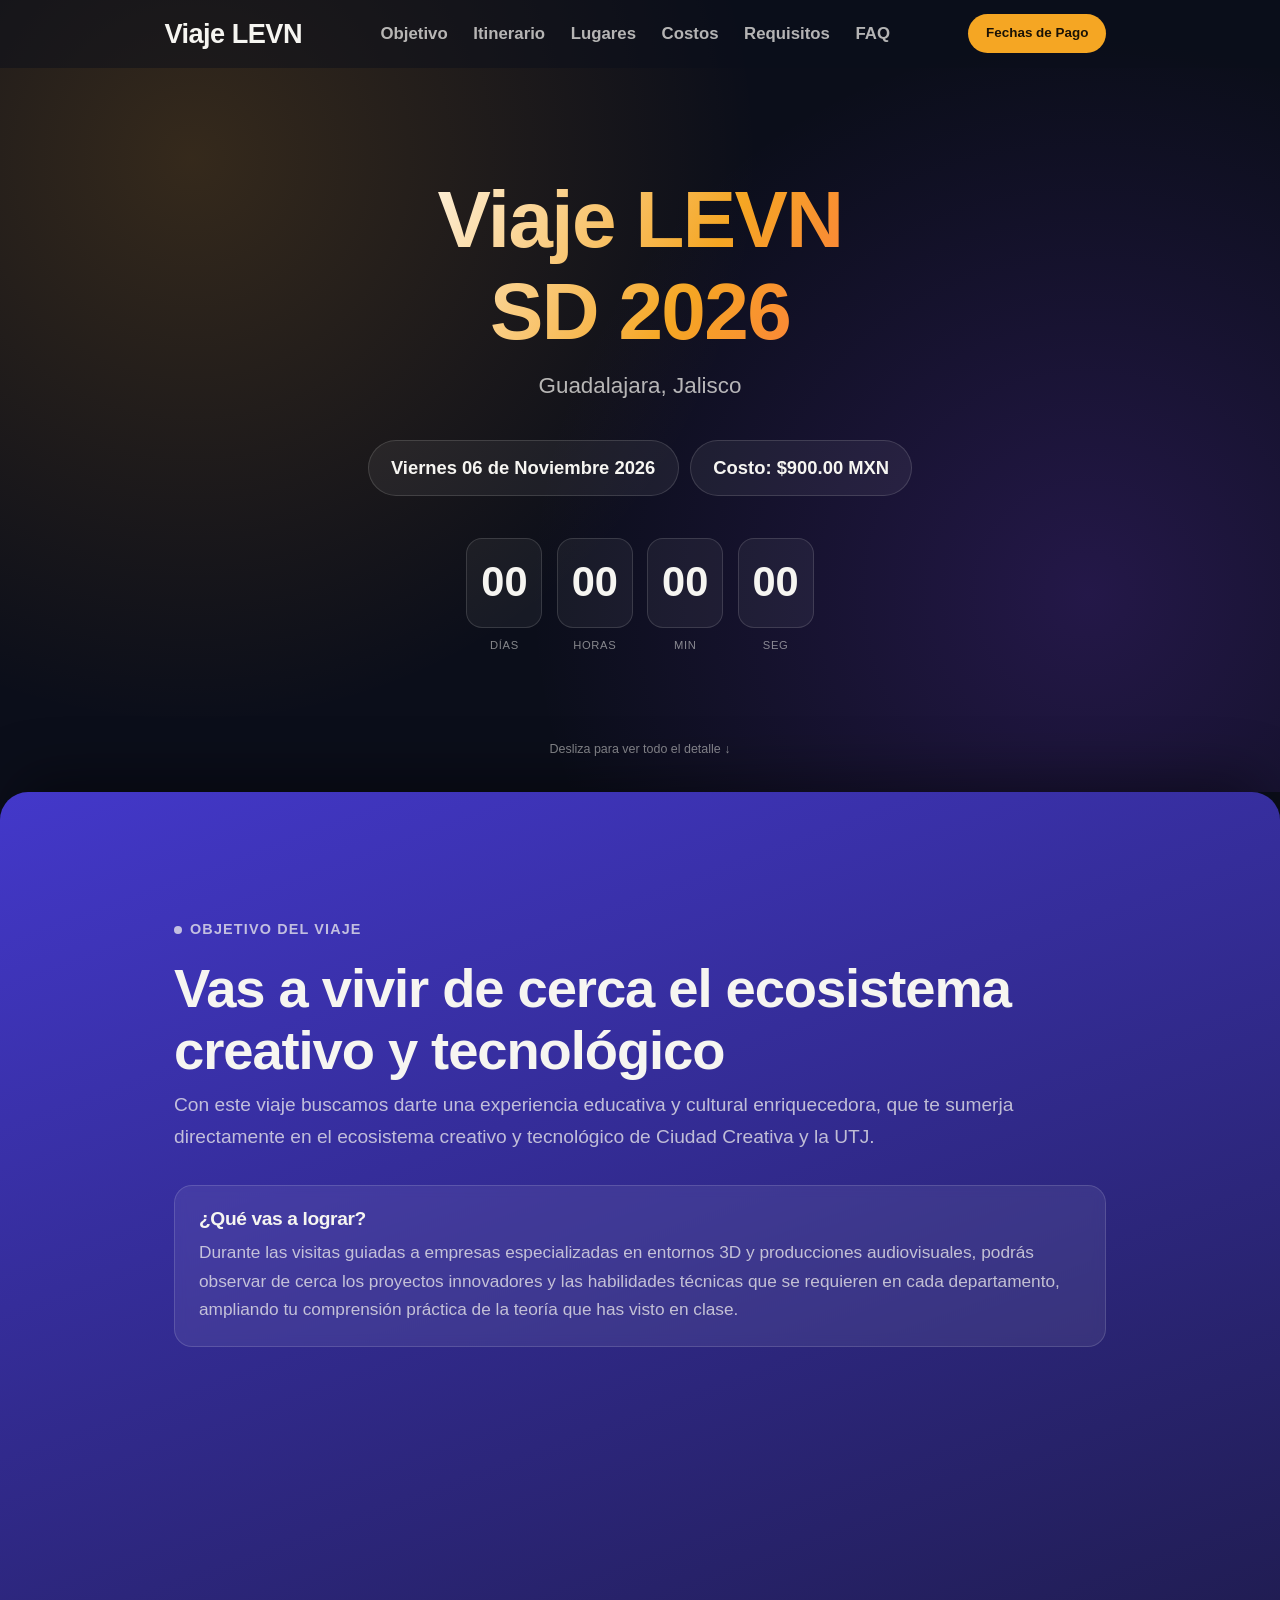
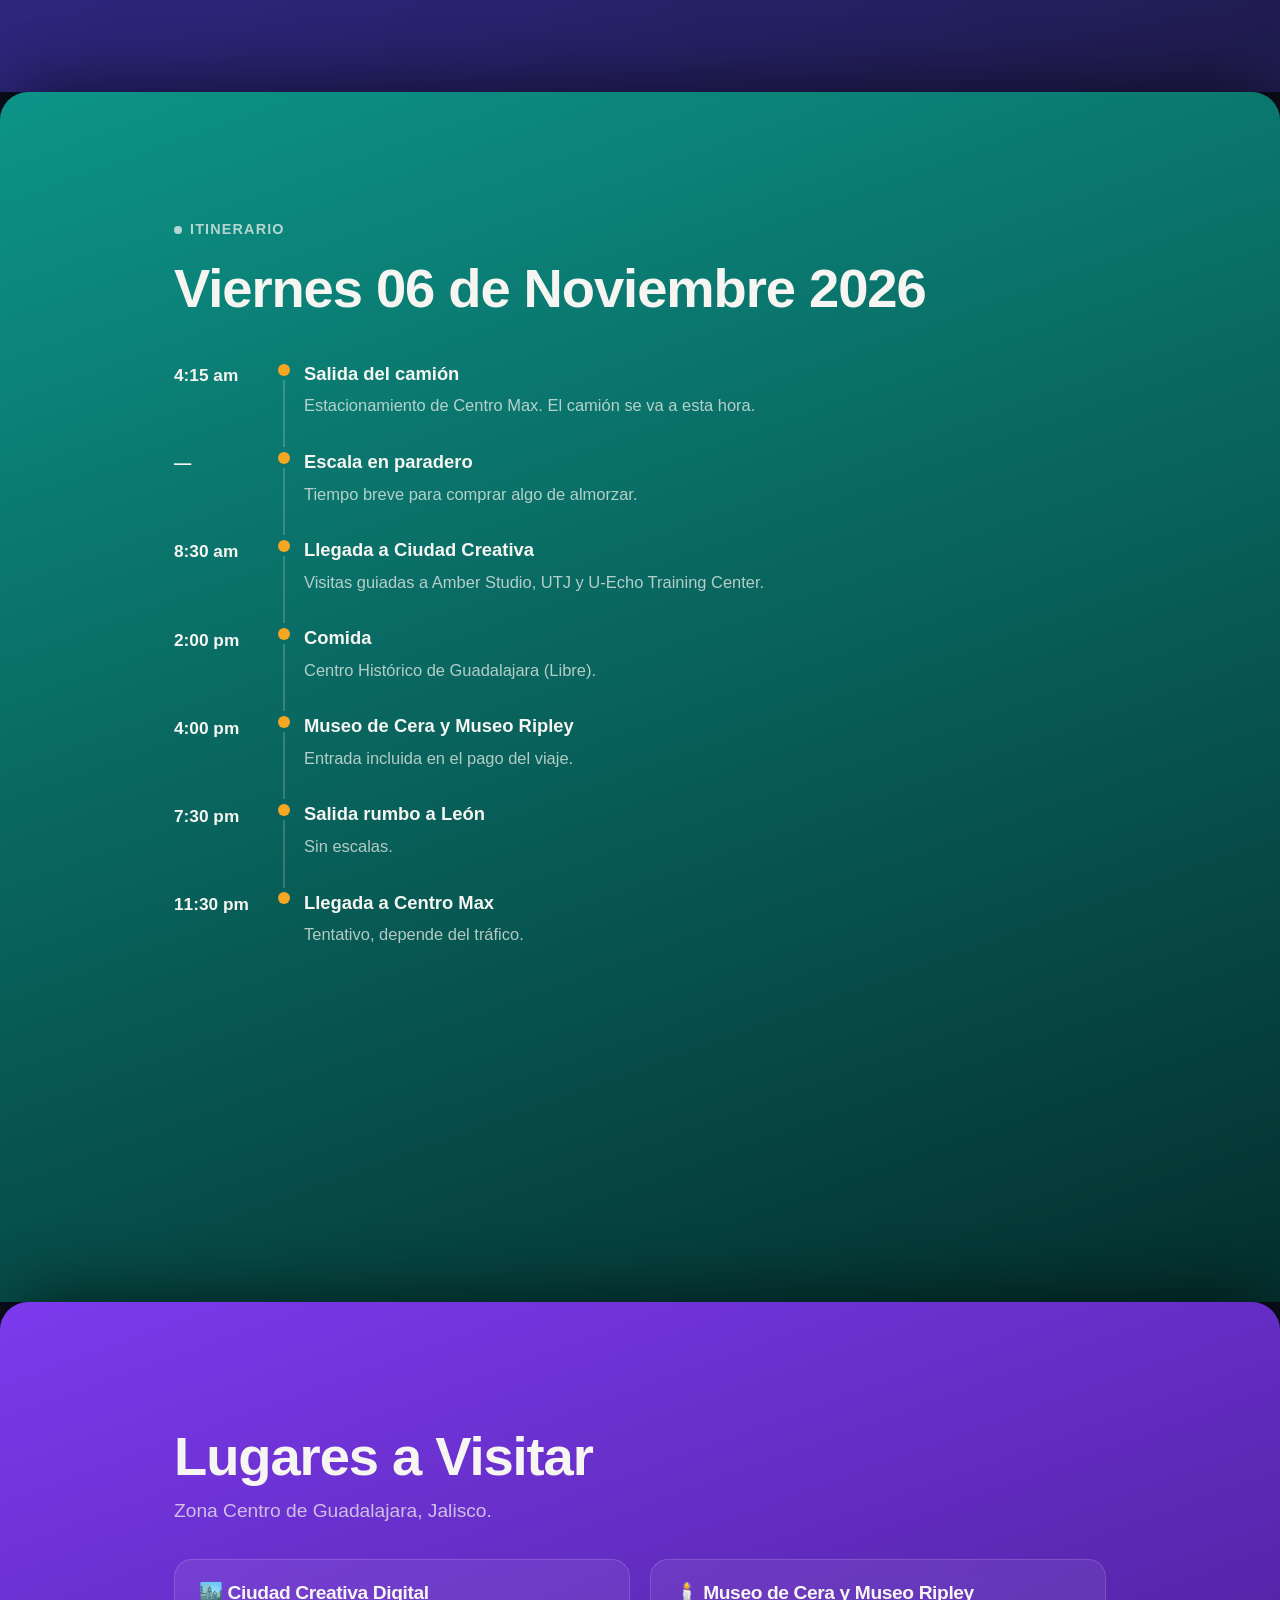
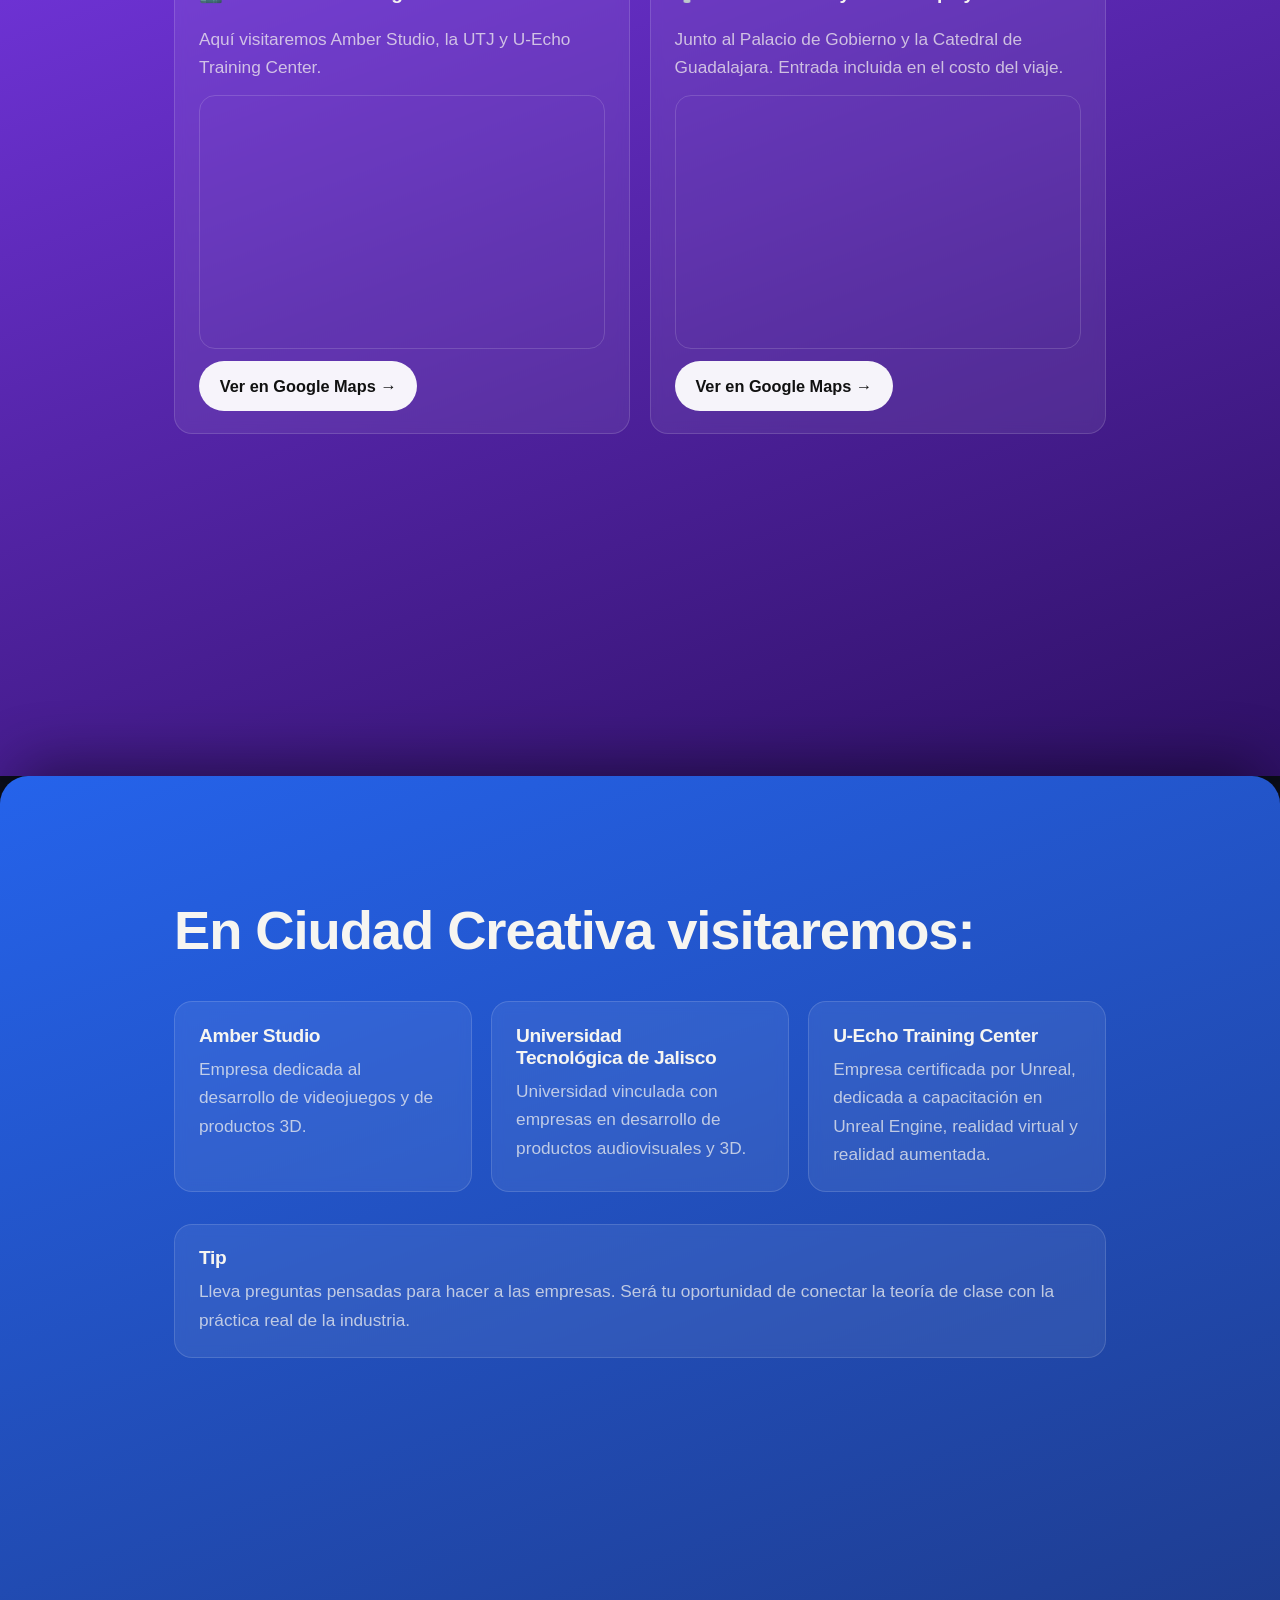
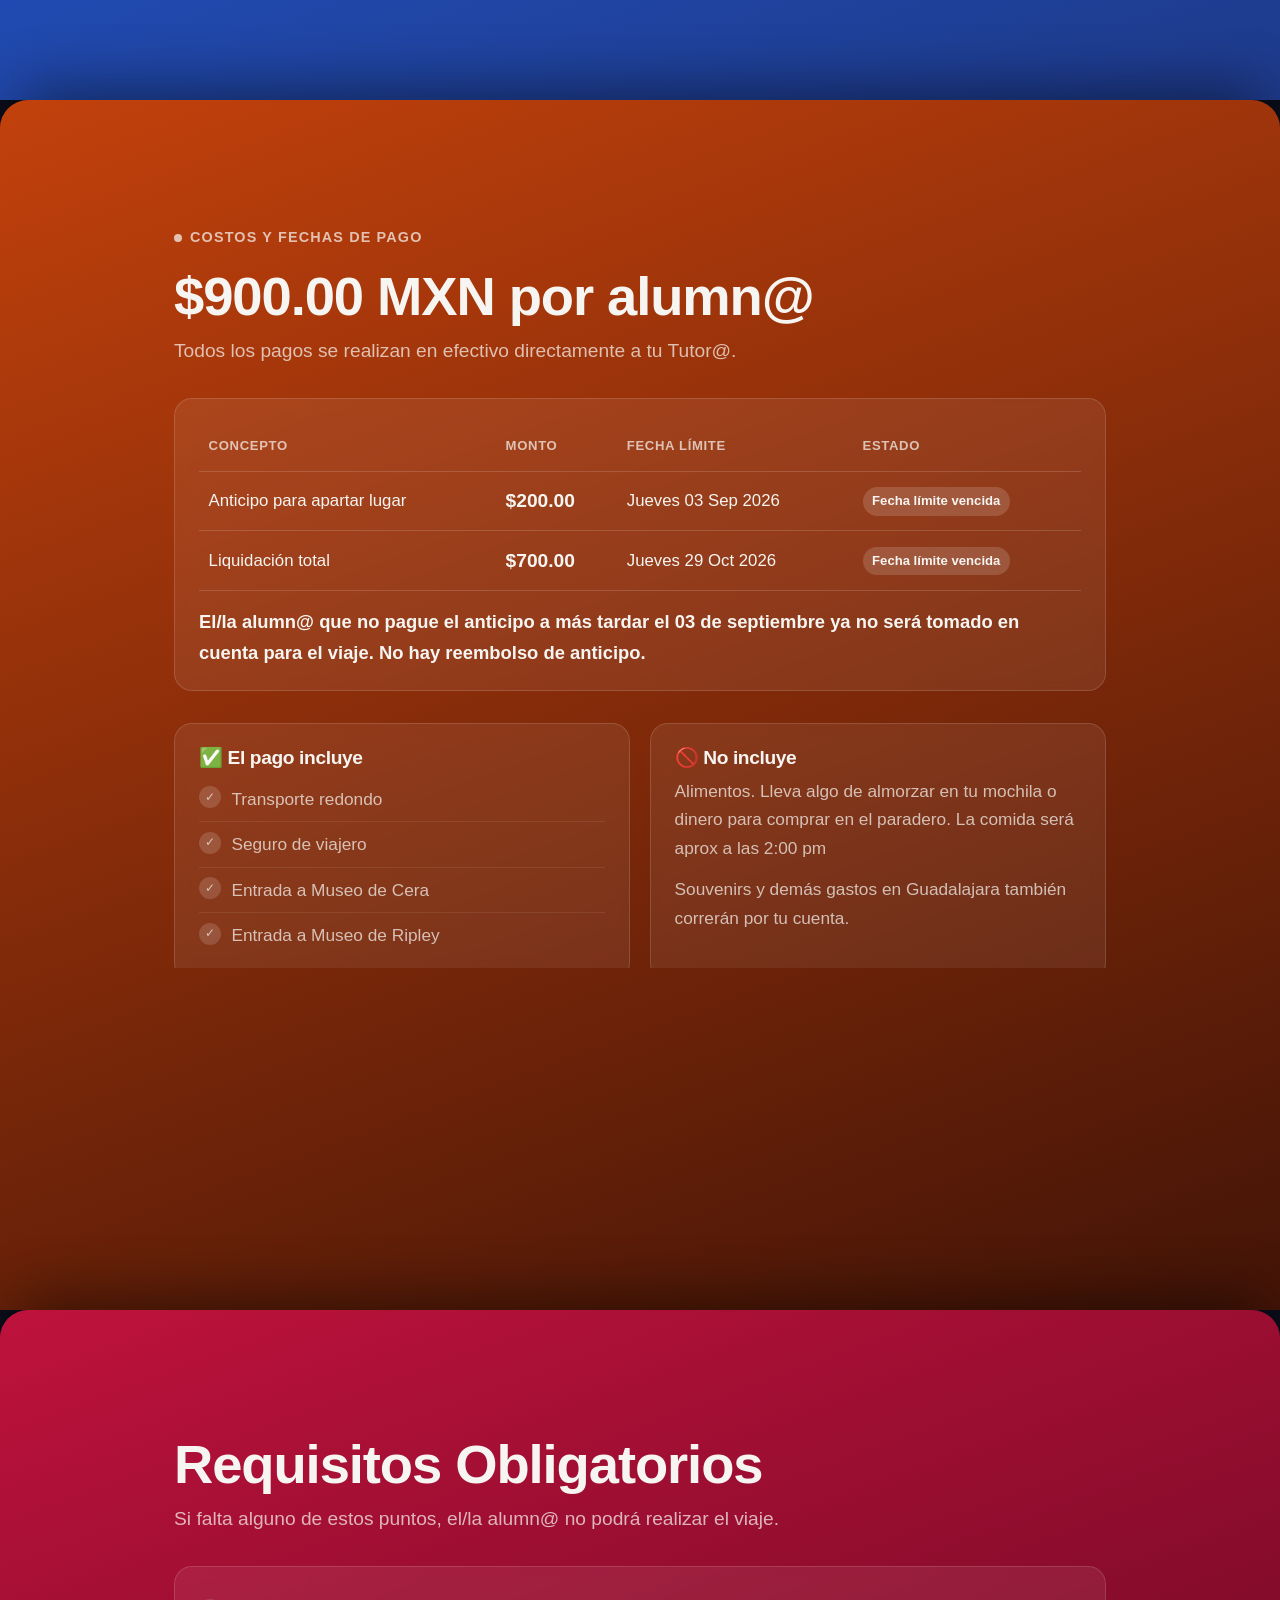
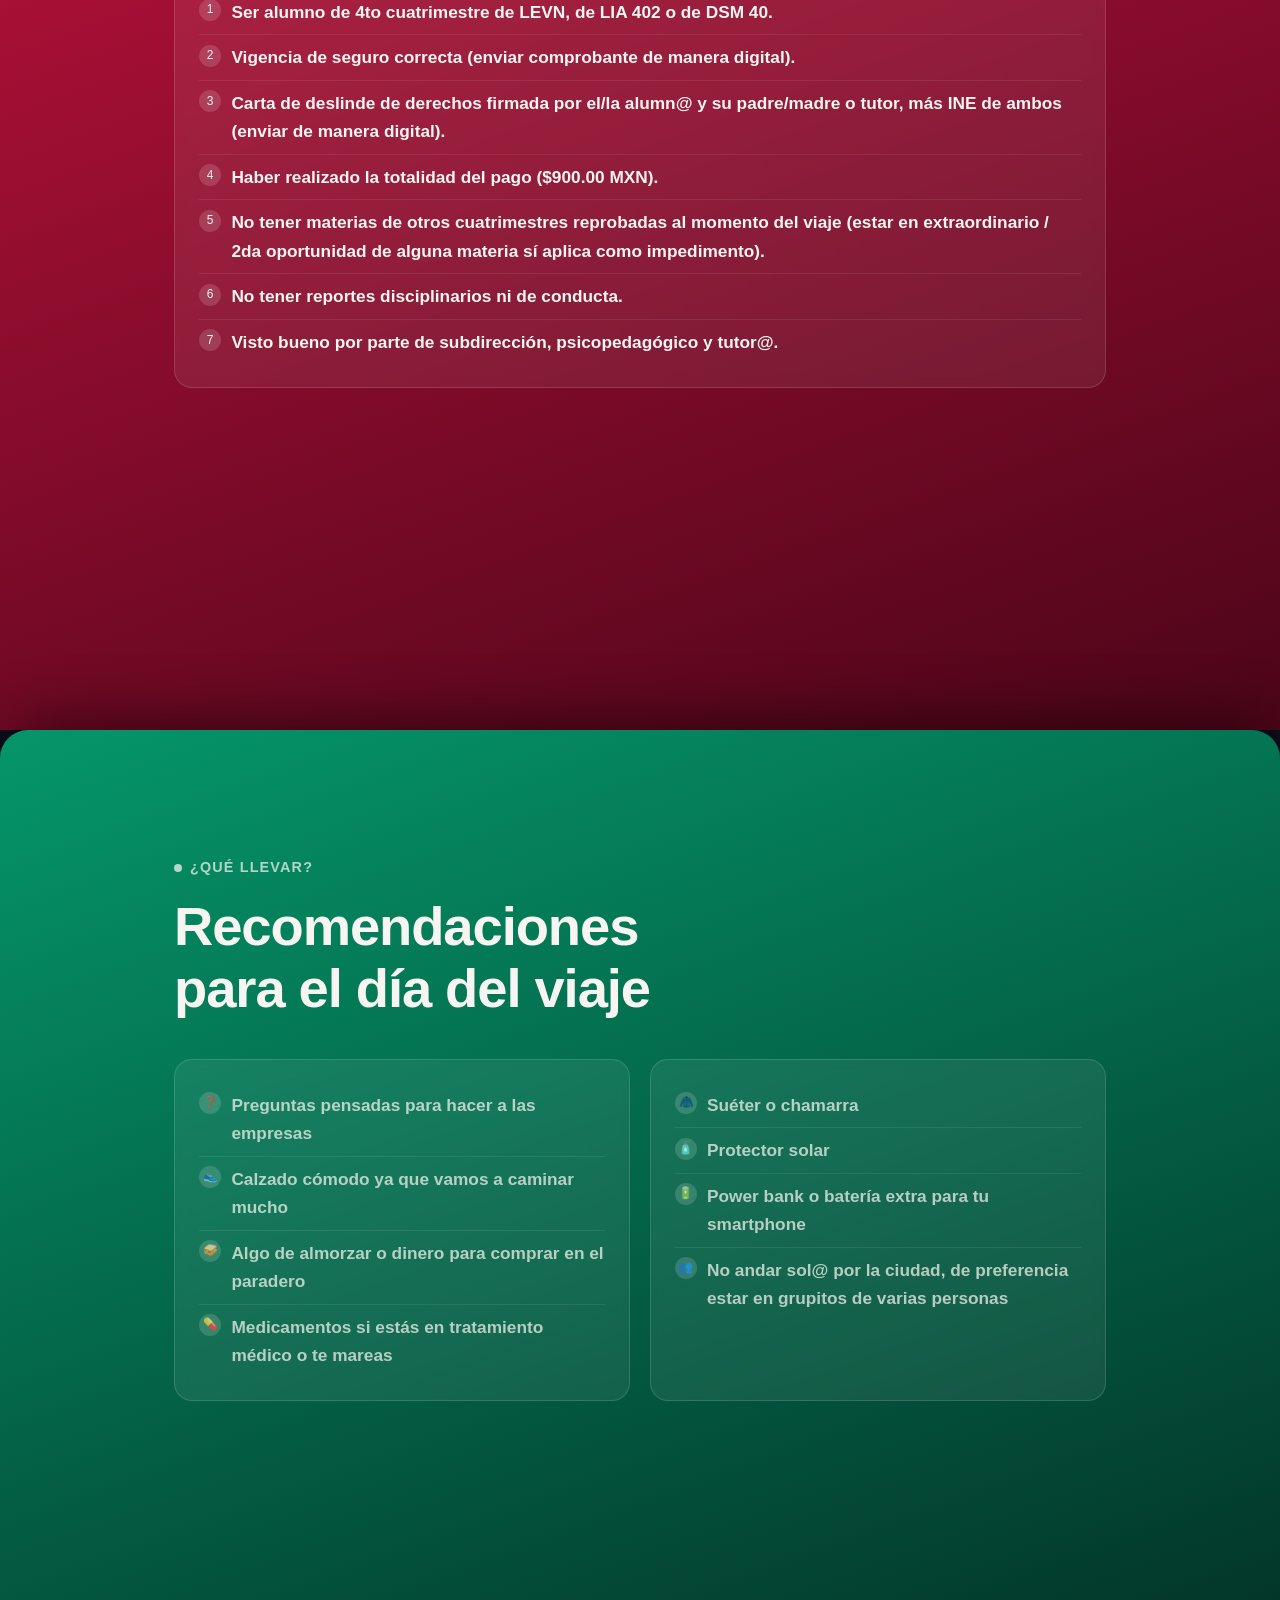
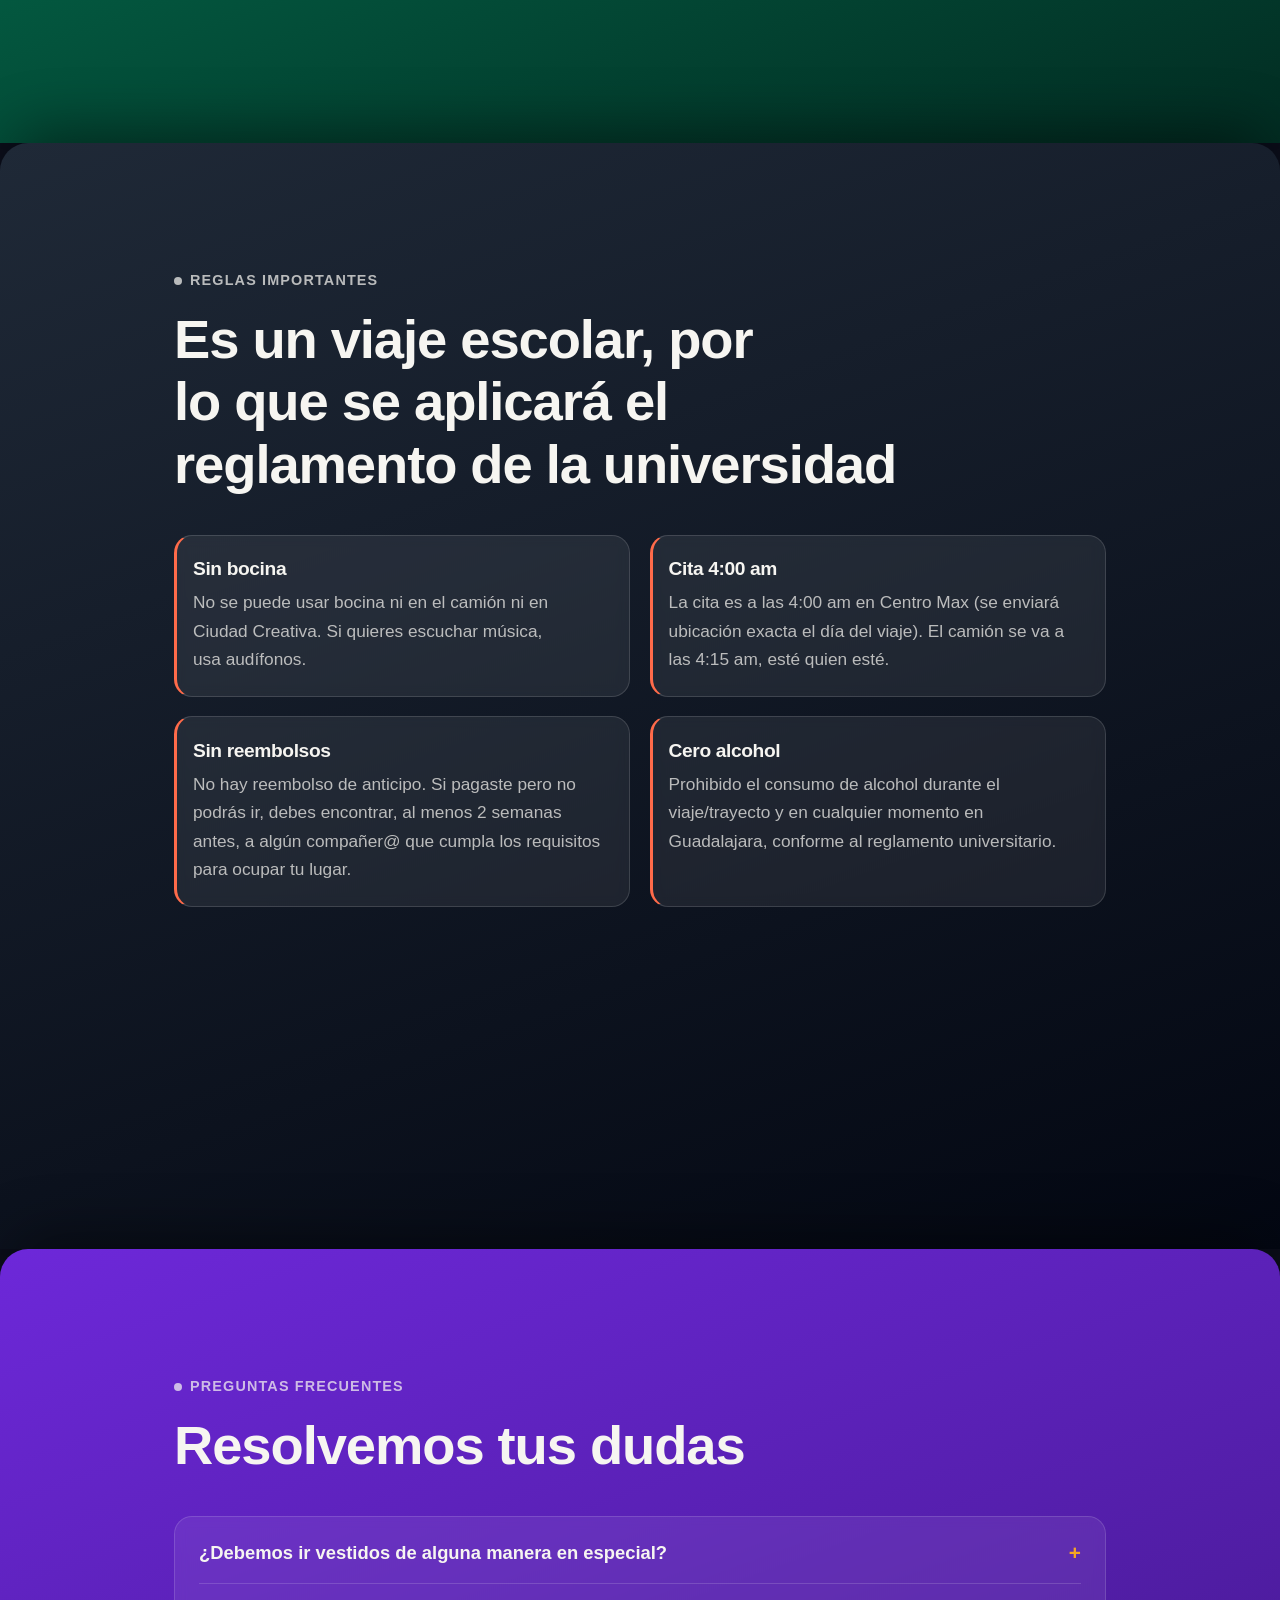
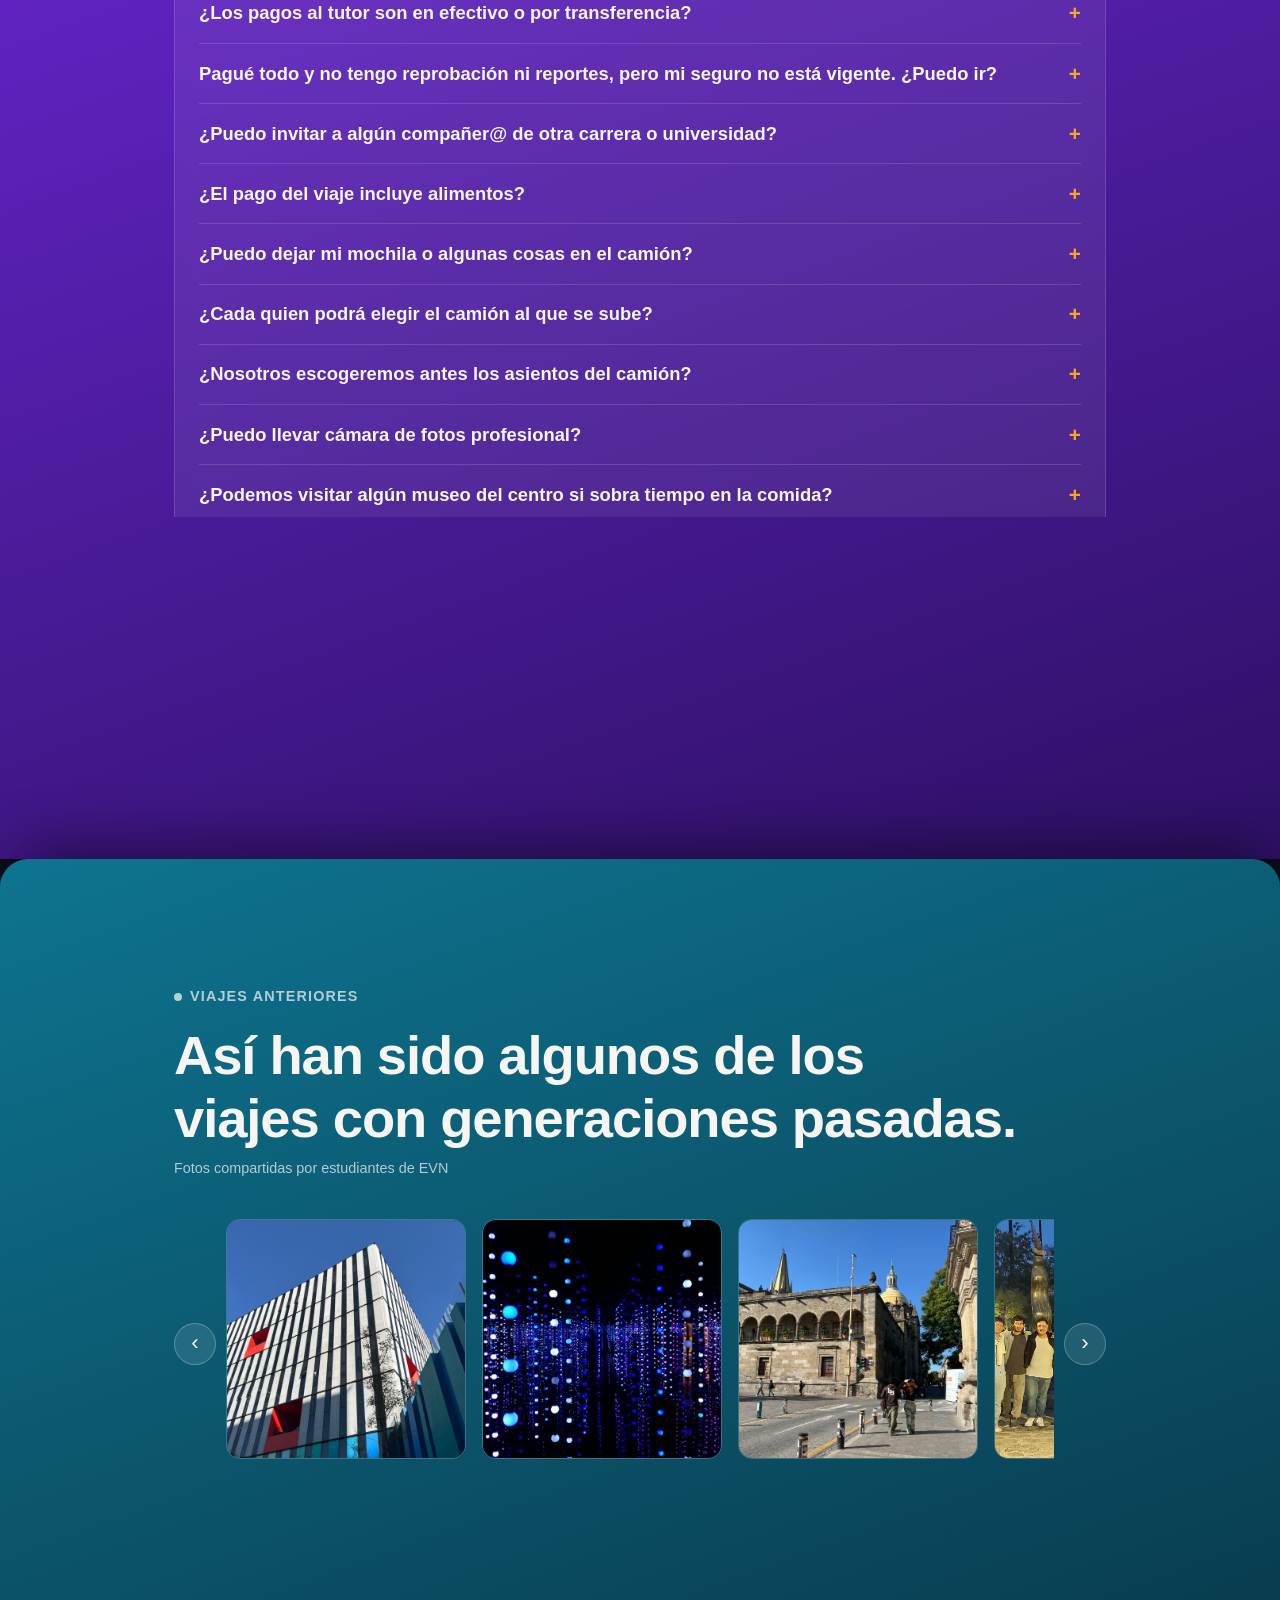
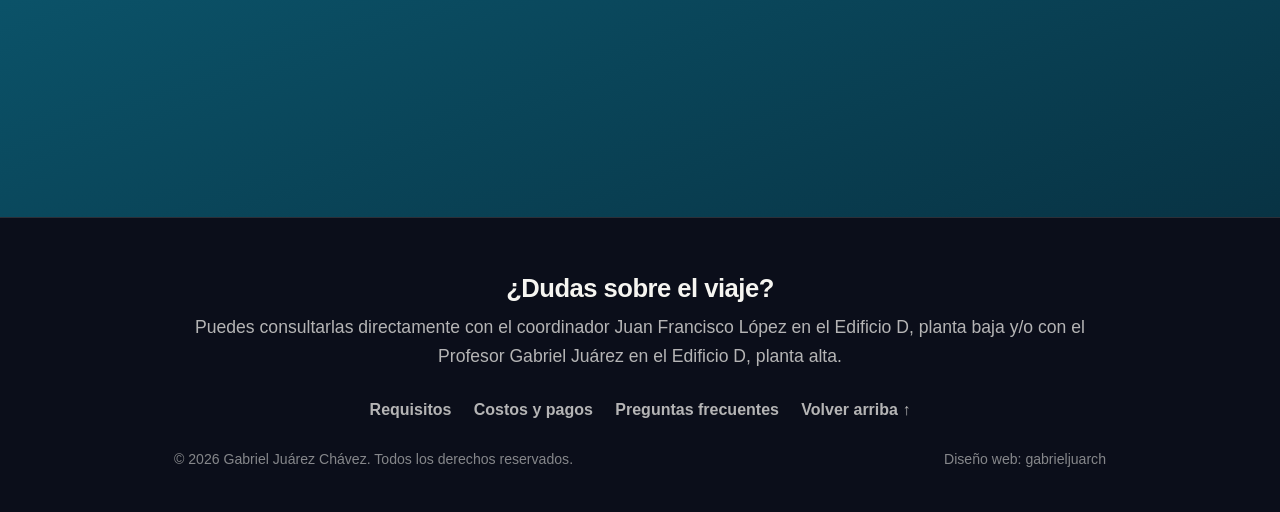
==== commit 3782601b: "Agregar Open Graph y Twitter Card para vista previa al compartir Usa v12.jpg como imagen de vista pr" ====
--- a/index.html
+++ b/index.html
@@ -6,7 +6,23 @@
 <title>Viaje LEVN SD 2026 | Guadalajara</title>
 <meta name="description" content="Toda la información del viaje escolar LEVN SD 2026 a Guadalajara: itinerario, costos, requisitos, recomendaciones y preguntas frecuentes." />
 <meta name="robots" content="noindex, nofollow" />
-<link rel="stylesheet" href="style.css?v=8" />
+
+<!-- Vista previa al compartir (WhatsApp, Facebook, etc.) -->
+<meta property="og:type" content="website" />
+<meta property="og:url" content="https://levnviaje.com/" />
+<meta property="og:title" content="Viaje LEVN SD 2026 | Guadalajara" />
+<meta property="og:description" content="Toda la información del viaje escolar LEVN SD 2026 a Guadalajara: itinerario, costos, requisitos, recomendaciones y preguntas frecuentes." />
+<meta property="og:image" content="https://levnviaje.com/v12.jpg" />
+<meta property="og:image:width" content="1280" />
+<meta property="og:image:height" content="659" />
+<meta property="og:locale" content="es_MX" />
+
+<!-- Vista previa en Twitter/X -->
+<meta name="twitter:card" content="summary_large_image" />
+<meta name="twitter:title" content="Viaje LEVN SD 2026 | Guadalajara" />
+<meta name="twitter:description" content="Toda la información del viaje escolar LEVN SD 2026 a Guadalajara: itinerario, costos, requisitos, recomendaciones y preguntas frecuentes." />
+<meta name="twitter:image" content="https://levnviaje.com/v12.jpg" />
+<link rel="stylesheet" href="style.css?v=9" />
 </head>
 <body>
 
@@ -435,6 +451,6 @@
   <button class="lightbox-nav lightbox-next" onclick="lightboxStep(event,1)" aria-label="Foto siguiente">›</button>
 </div>
 
-<script src="main.js?v=3"></script>
+<script src="main.js?v=4"></script>
 </body>
 </html>
--- a/style.css
+++ b/style.css
@@ -310,7 +310,16 @@
   .lightbox-nav { width: 40px; height: 40px; font-size: 1.4rem; }
   .lightbox-prev { left: 0.6rem; }
   .lightbox-next { right: 0.6rem; }
-  .card { --card-pt: calc(var(--nav-h) + 2.2rem); padding-bottom: 20vh; min-height: auto; }
+  /* Sin efecto stacking cards en móvil: flujo normal, sin position:sticky */
+  .card {
+    --card-pt: calc(var(--nav-h) + 2.2rem);
+    position: relative; top: auto;
+    padding-bottom: 3rem;
+    min-height: auto;
+    box-shadow: 0 -14px 30px -20px rgba(0,0,0,0.4);
+  }
+  .card .wrap { max-height: none; overflow-y: visible; }
+  .card .card-inner { will-change: transform; }
   .t-item { grid-template-columns: 70px 20px 1fr; }
   .countdown { gap: 0.5rem; }
   .countdown .cell { min-width: 60px; }
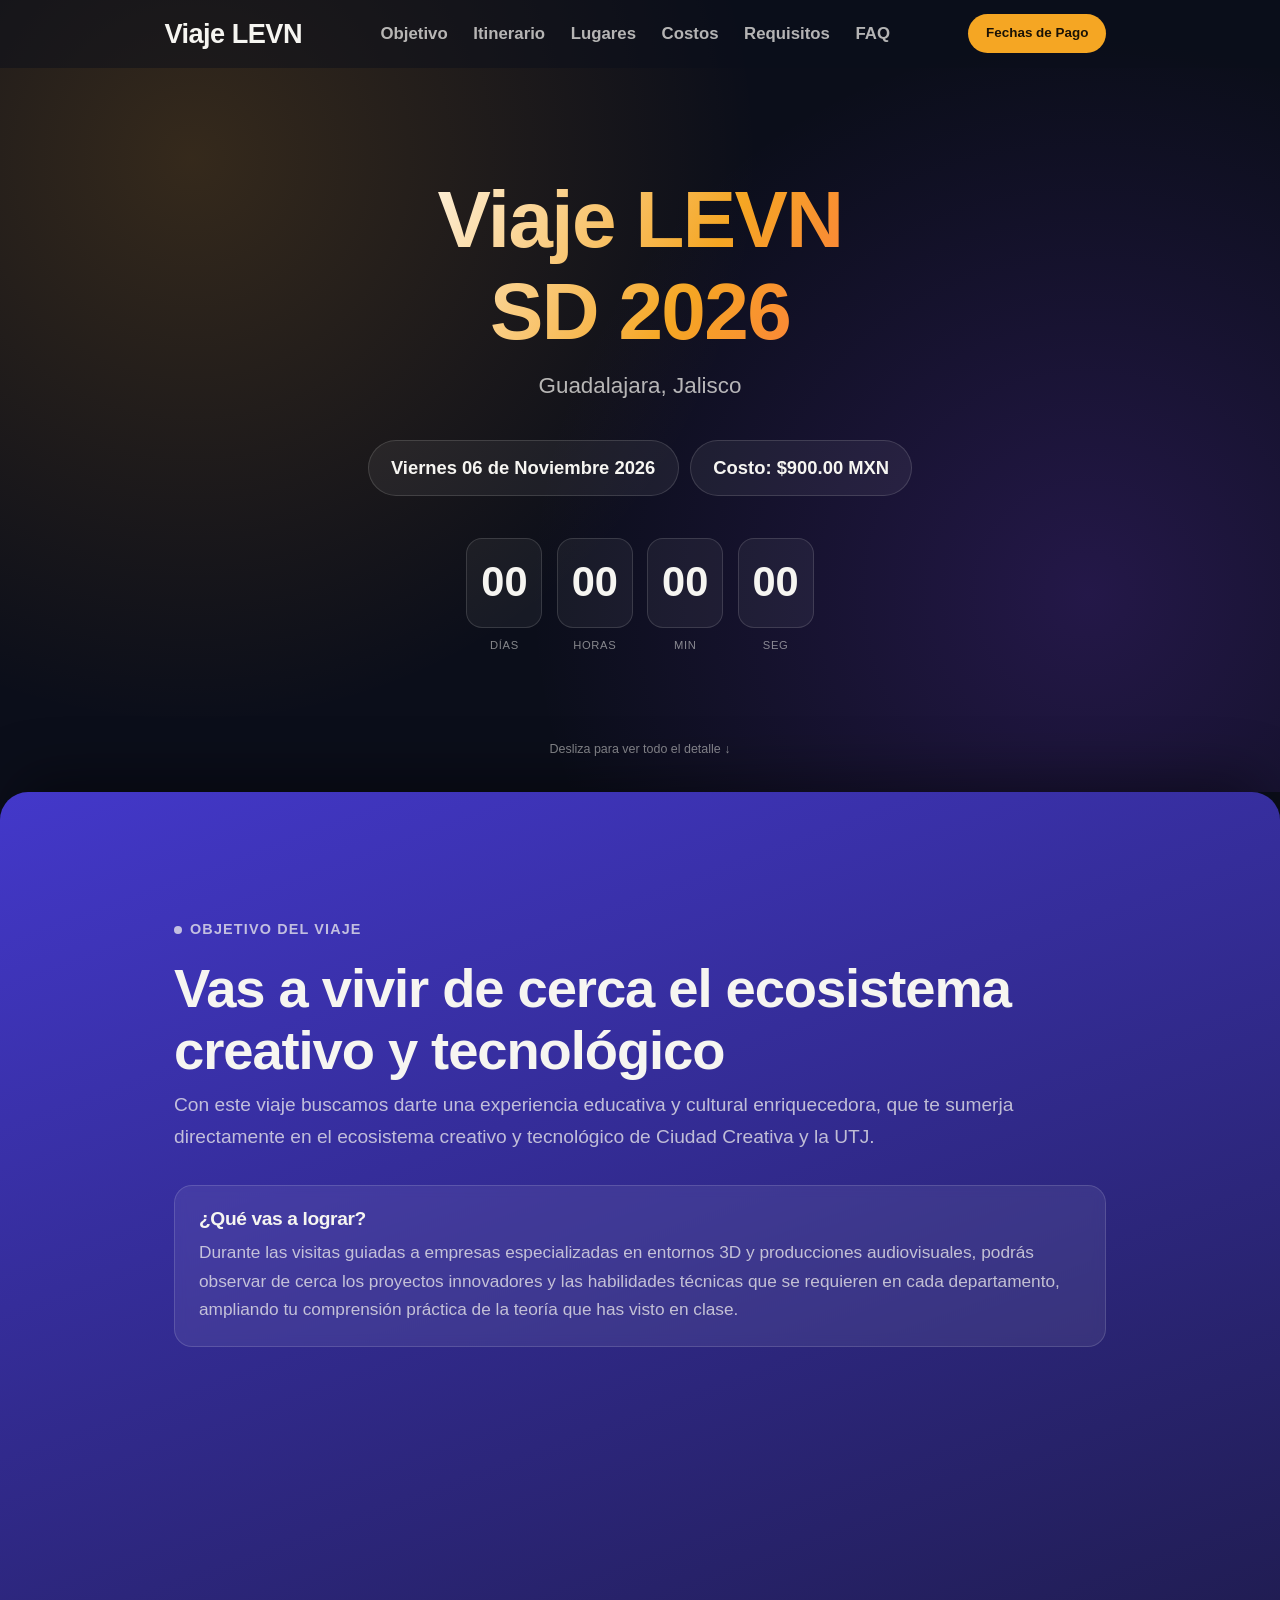
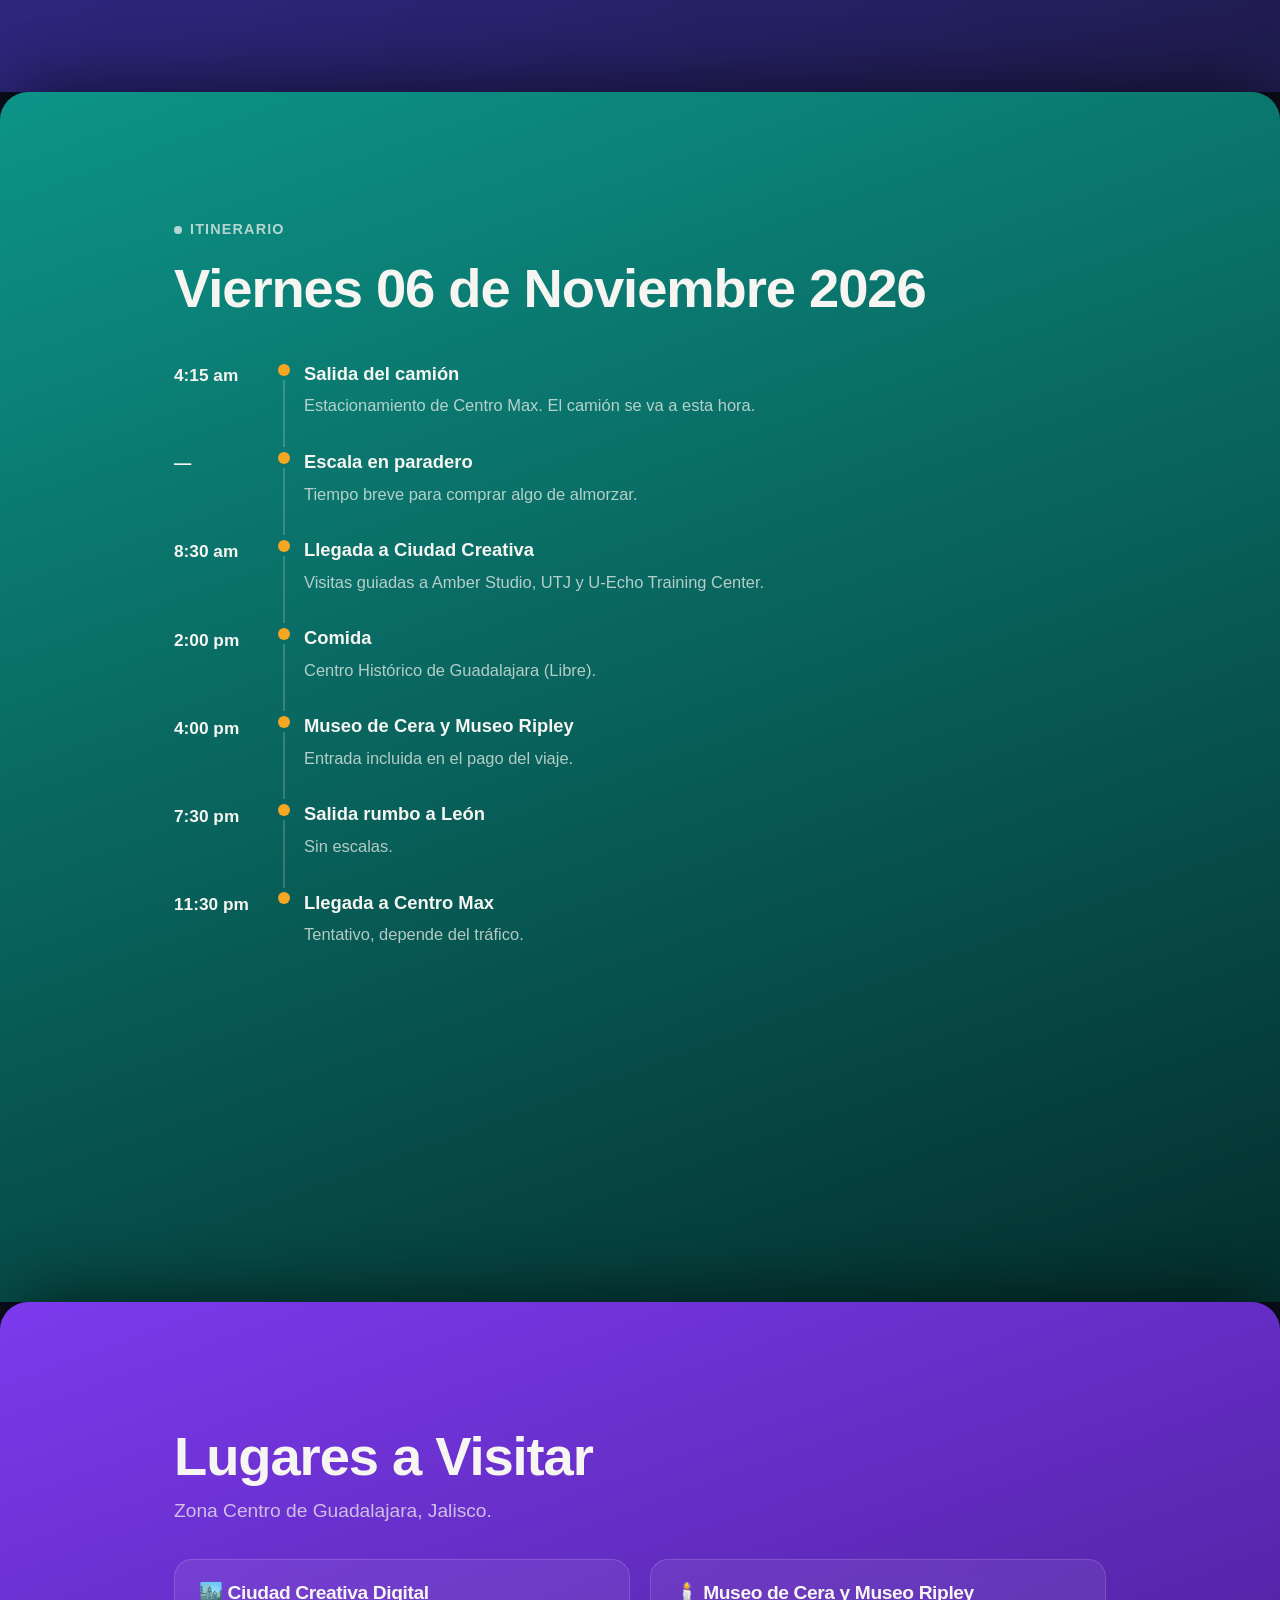
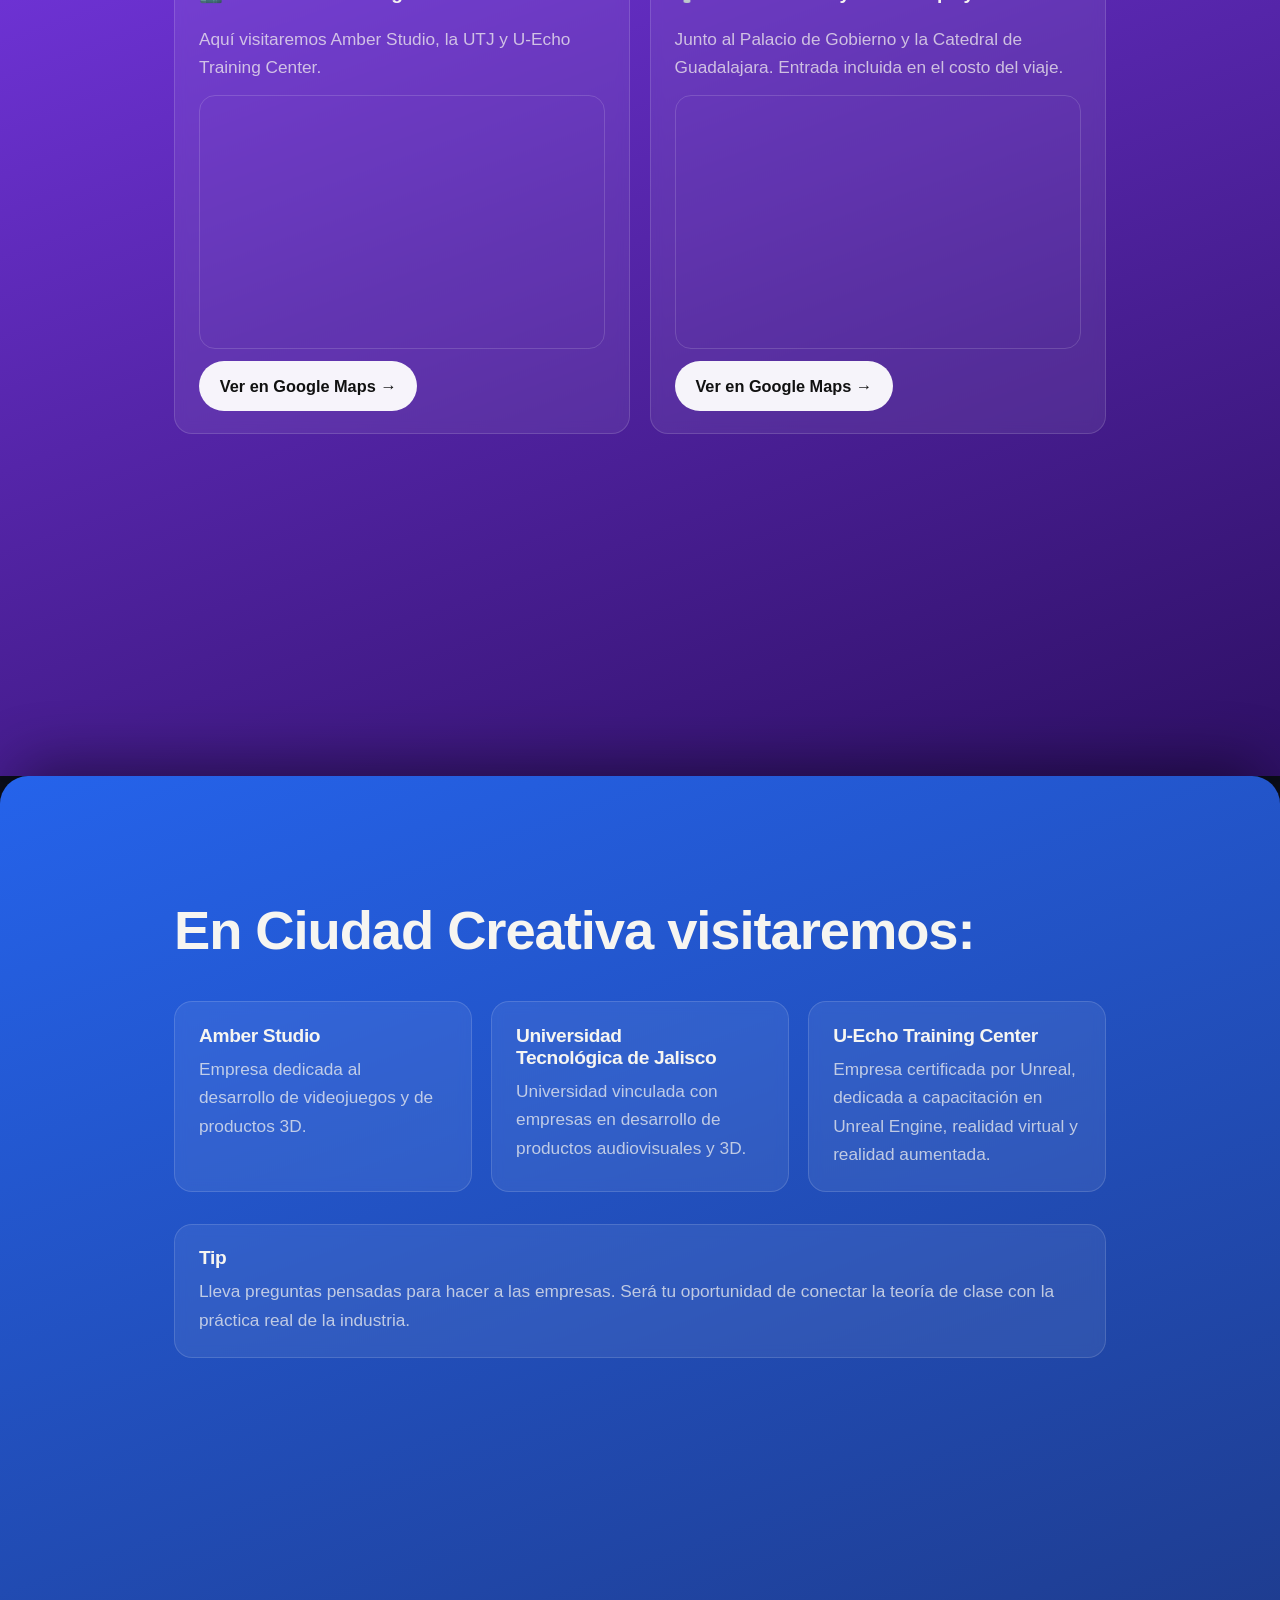
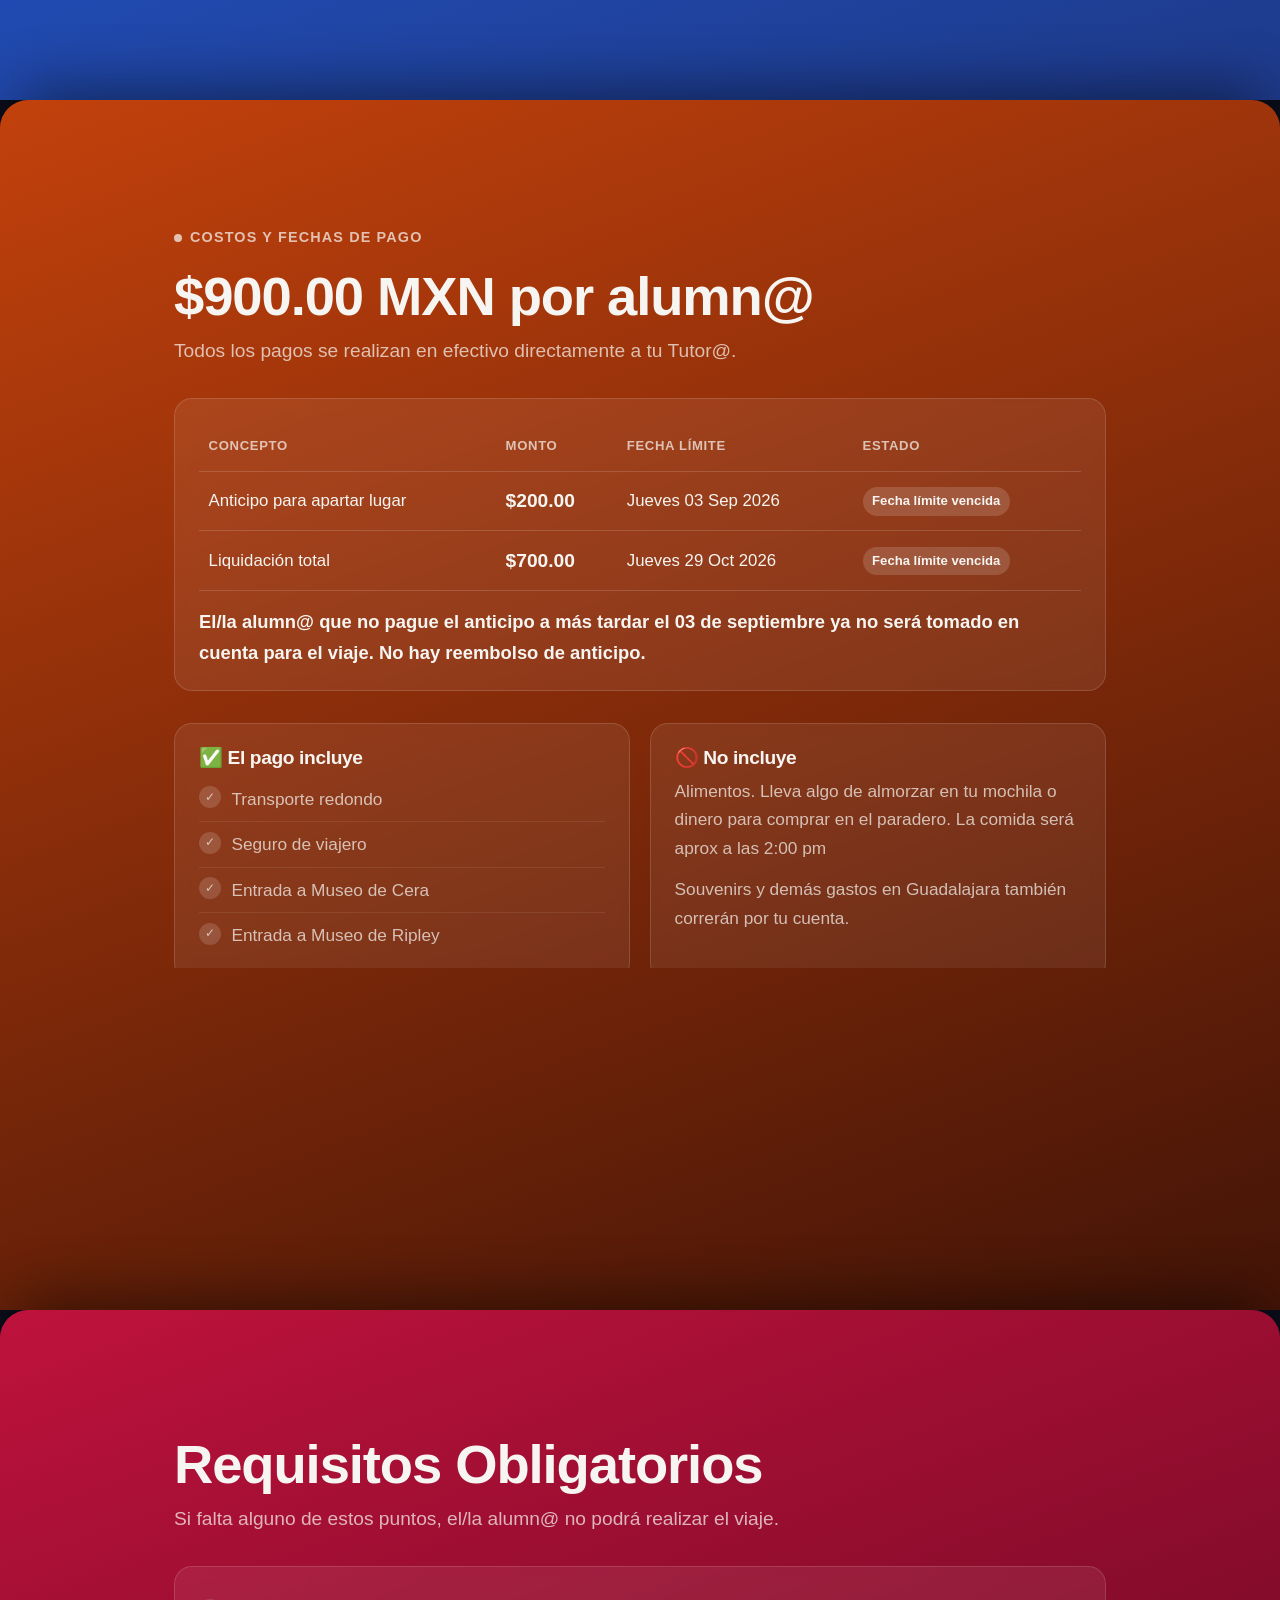
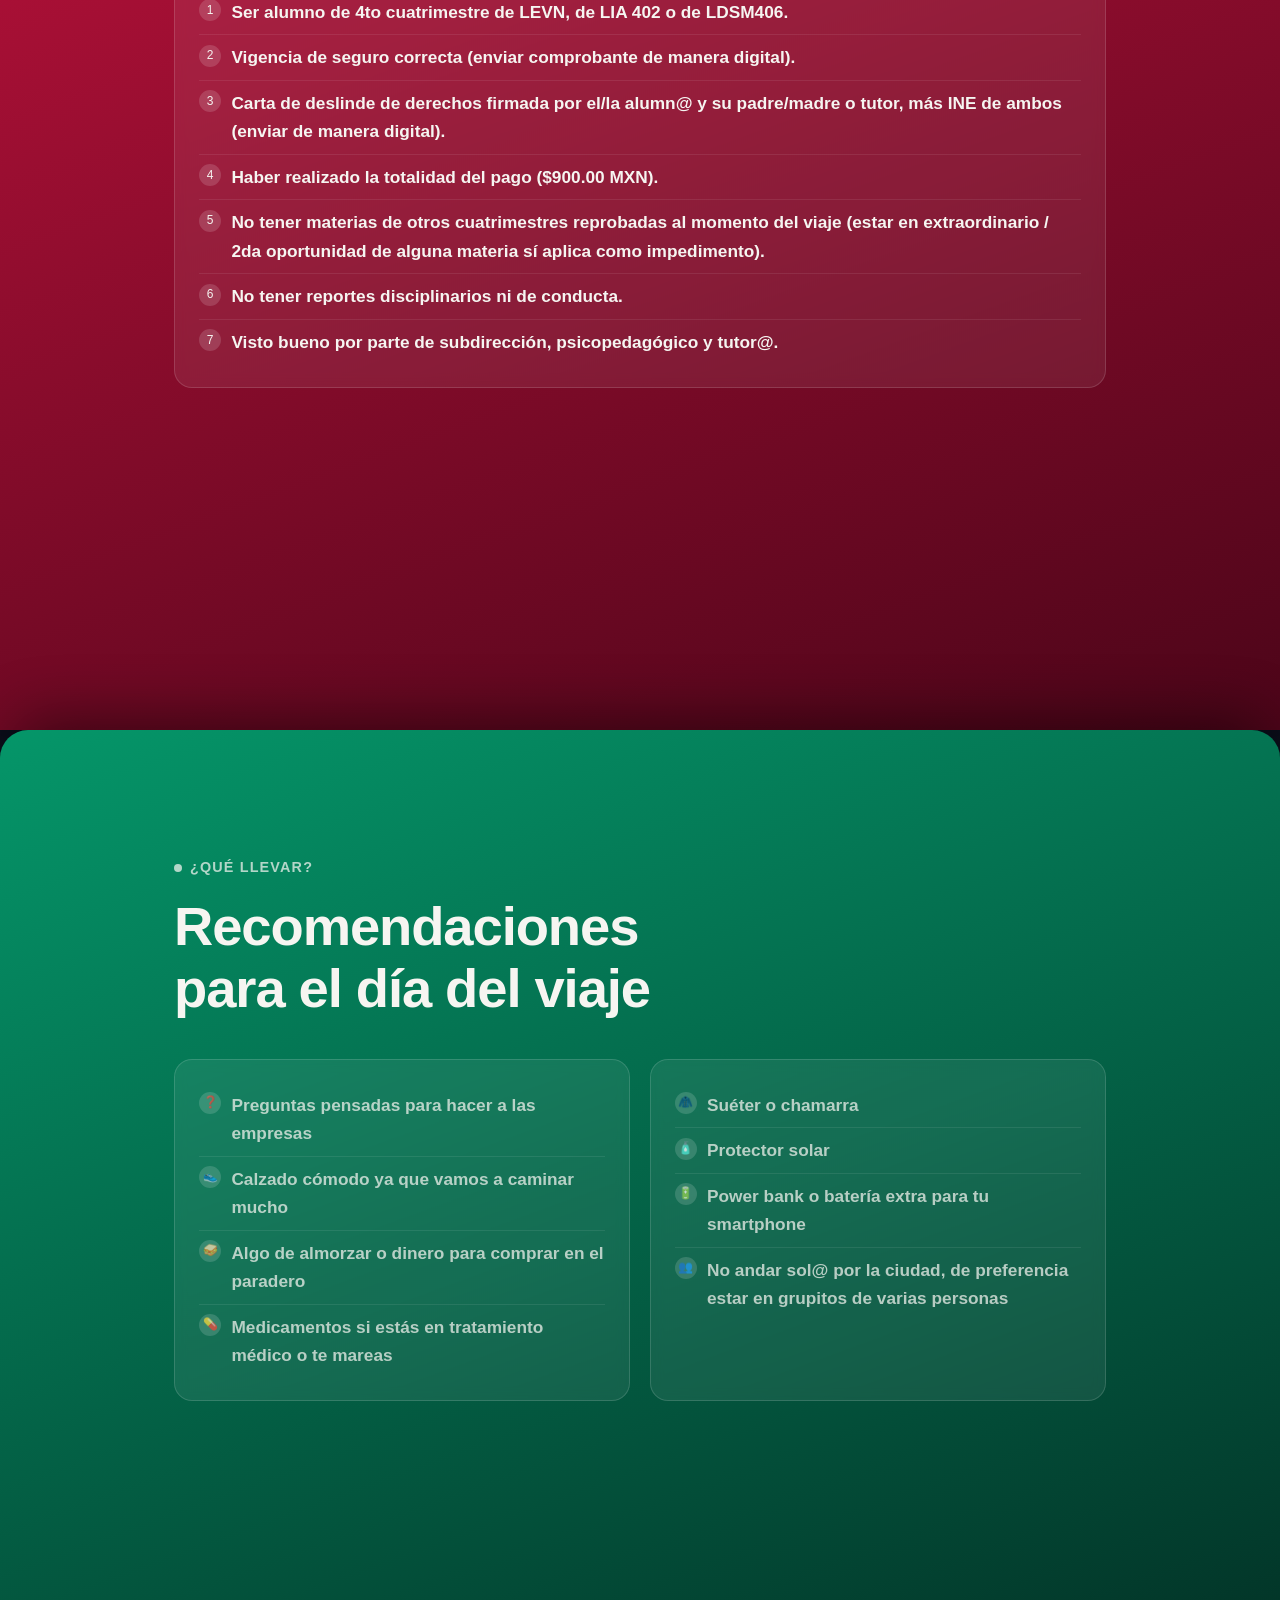
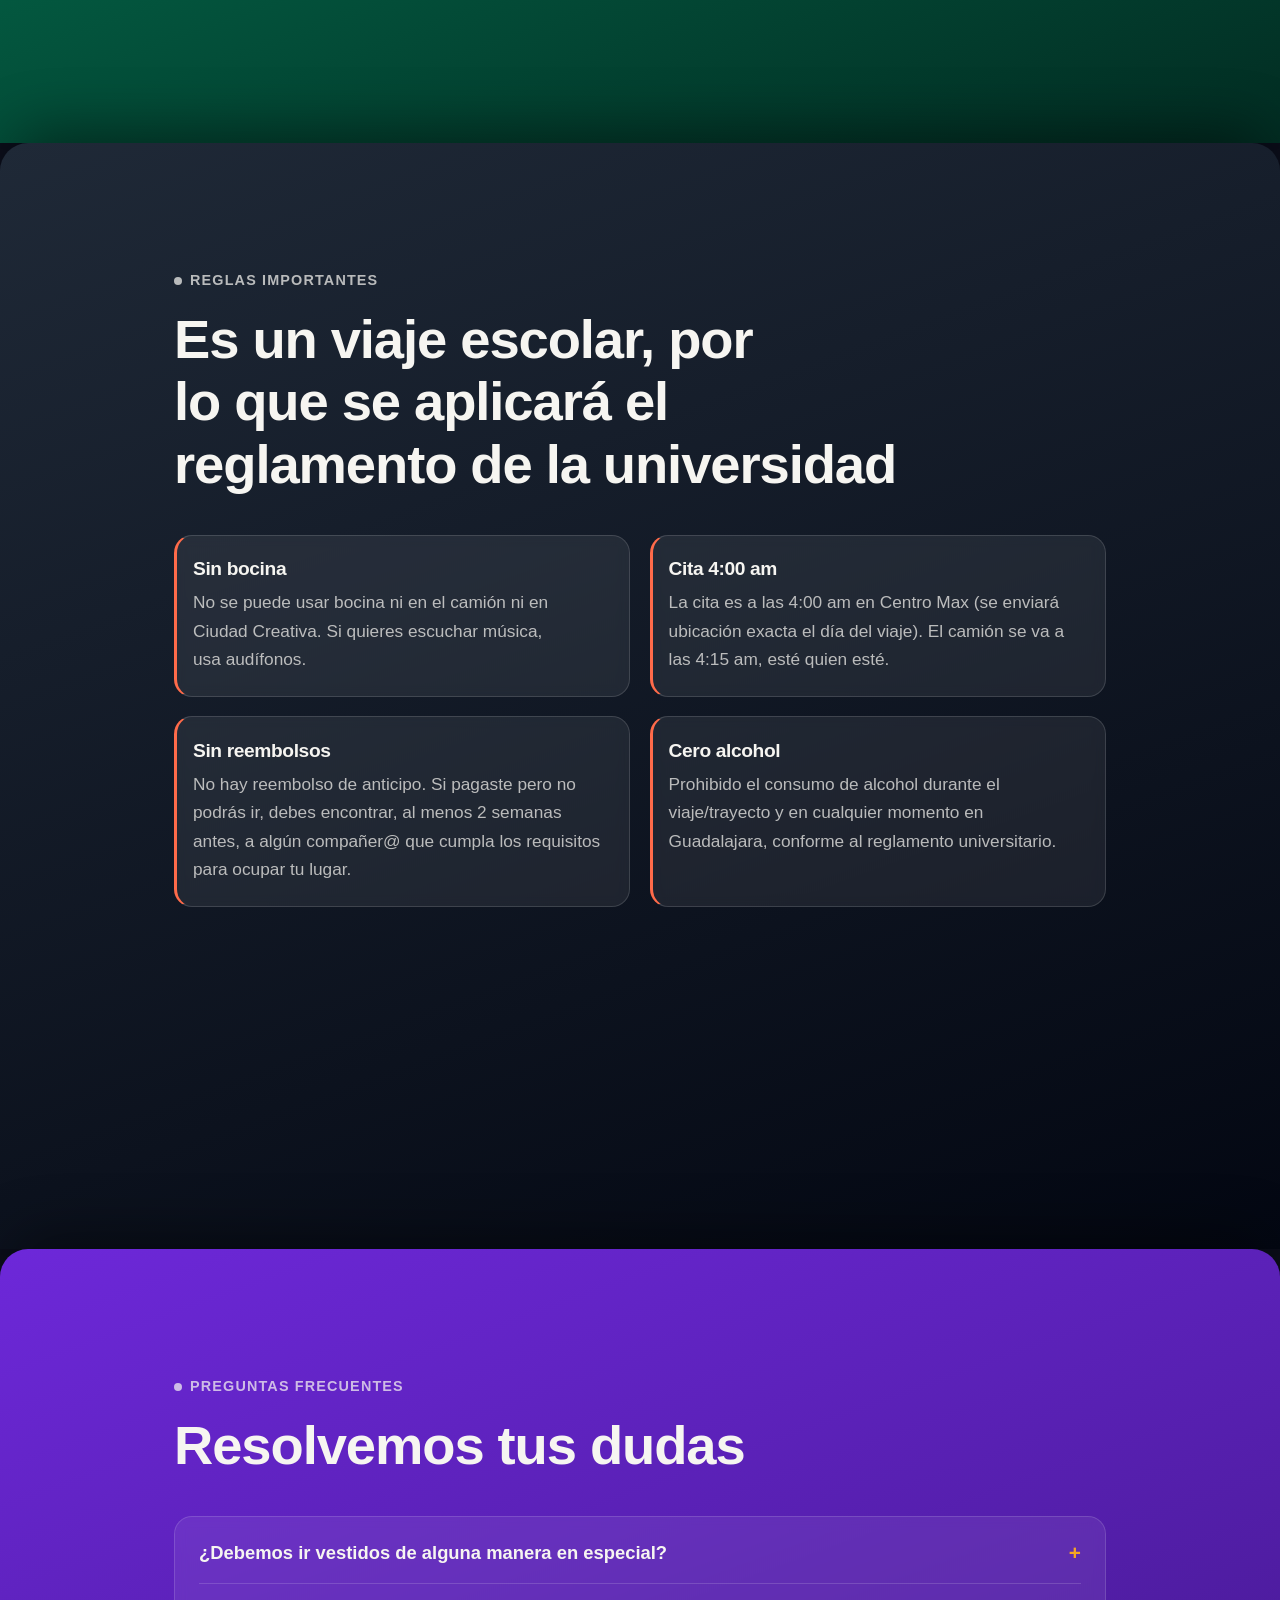
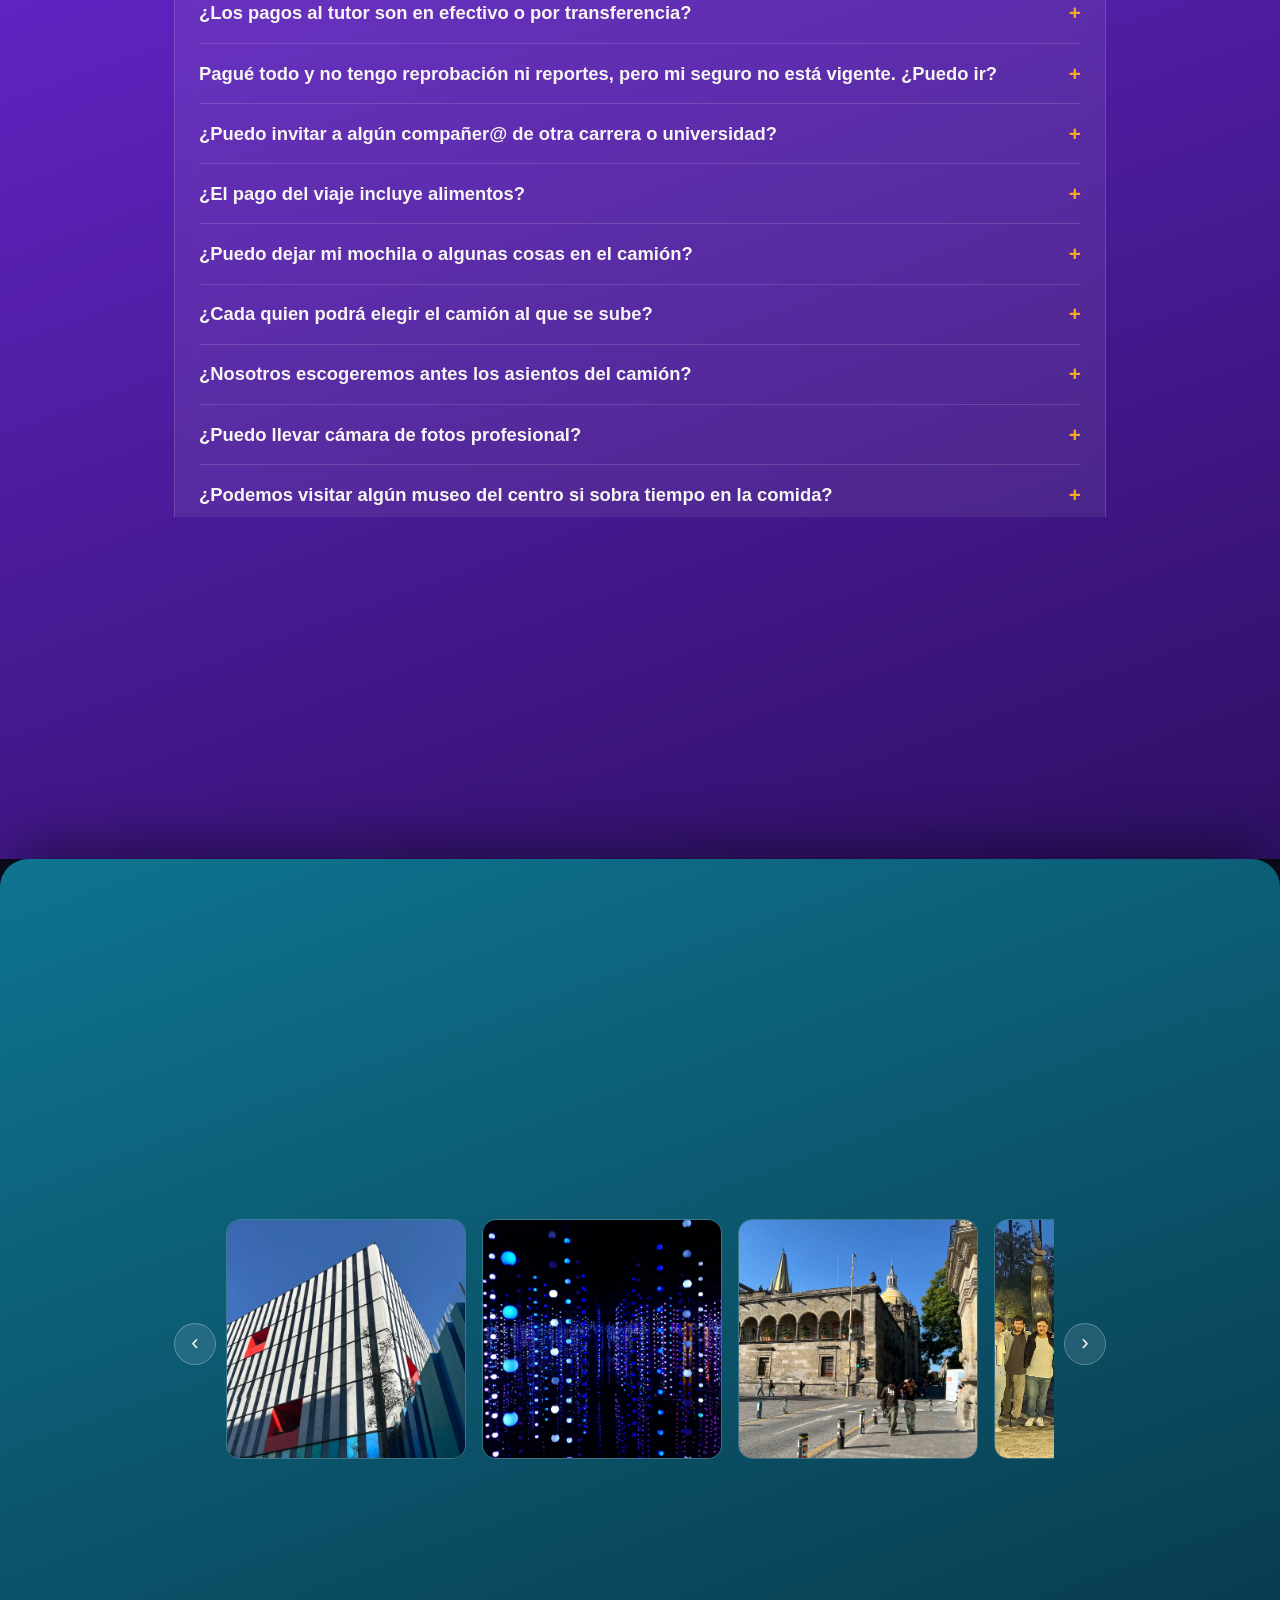
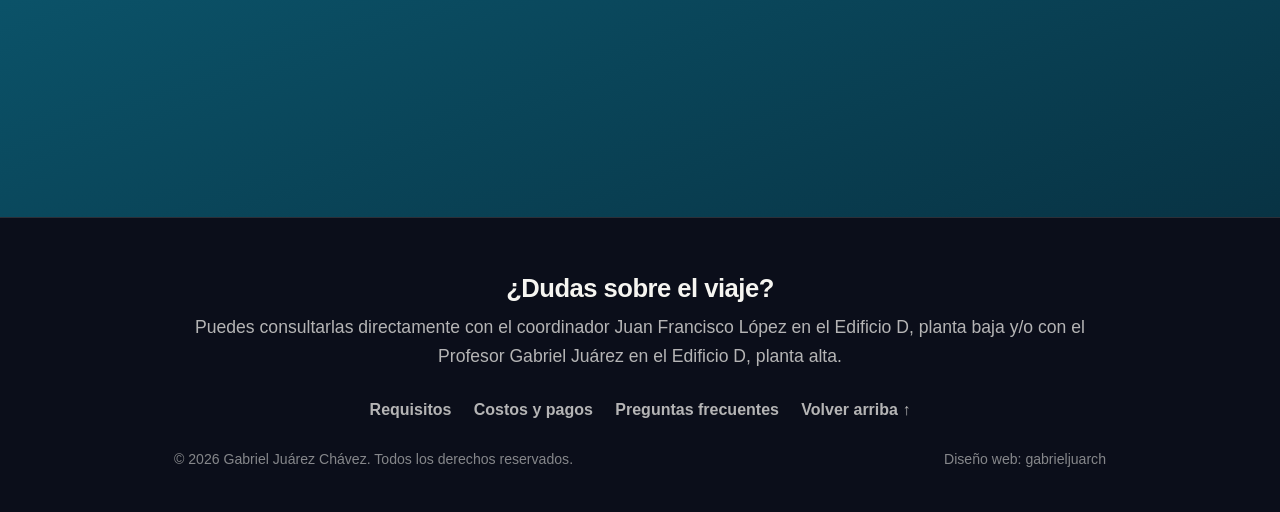
==== commit 989aa1dc: "Corregir nombre de grupo a LDSM406 Unifica las menciones de DSM 40 / LDSM 40 a LDSM406 en Requisitos" ====
--- a/index.html
+++ b/index.html
@@ -22,6 +22,11 @@
 <meta name="twitter:title" content="Viaje LEVN SD 2026 | Guadalajara" />
 <meta name="twitter:description" content="Toda la información del viaje escolar LEVN SD 2026 a Guadalajara: itinerario, costos, requisitos, recomendaciones y preguntas frecuentes." />
 <meta name="twitter:image" content="https://levnviaje.com/v12.jpg" />
+
+<!-- Ícono de la pestaña del navegador -->
+<link rel="icon" type="image/jpeg" href="v12.jpg" />
+<link rel="apple-touch-icon" href="v12.jpg" />
+
 <link rel="stylesheet" href="style.css?v=9" />
 </head>
 <body>
@@ -267,7 +272,7 @@
         </div>
         <div class="box" data-anim>
           <ul class="check-list">
-            <li><span class="ico">1</span> <strong>Ser alumno de 4to cuatrimestre de LEVN, de LIA 402 o de DSM 40.</strong></li>
+            <li><span class="ico">1</span> <strong>Ser alumno de 4to cuatrimestre de LEVN, de LIA 402 o de LDSM406.</strong></li>
             <li><span class="ico">2</span> <strong>Vigencia de seguro correcta (enviar comprobante de manera digital).</strong></li>
             <li><span class="ico">3</span> <strong>Carta de deslinde de derechos firmada por el/la alumn@ y su padre/madre o tutor, más INE de ambos (enviar de manera digital).</strong></li>
             <li><span class="ico">4</span> <strong>Haber realizado la totalidad del pago ($900.00 MXN).</strong></li>
@@ -351,7 +356,7 @@
           </div>
           <div class="faq-item">
             <button class="faq-q">¿Puedo invitar a algún compañer@ de otra carrera o universidad? <span class="plus">+</span></button>
-            <div class="faq-a"><p>No. Solamente pueden ir alumnos de 4to cuatrimestre de LEVN, LIA 402 y LDSM 40.</p></div>
+            <div class="faq-a"><p>No. Solamente pueden ir alumnos de 4to cuatrimestre de LEVN, LIA 402 y LDSM406.</p></div>
           </div>
           <div class="faq-item">
             <button class="faq-q">¿El pago del viaje incluye alimentos? <span class="plus">+</span></button>
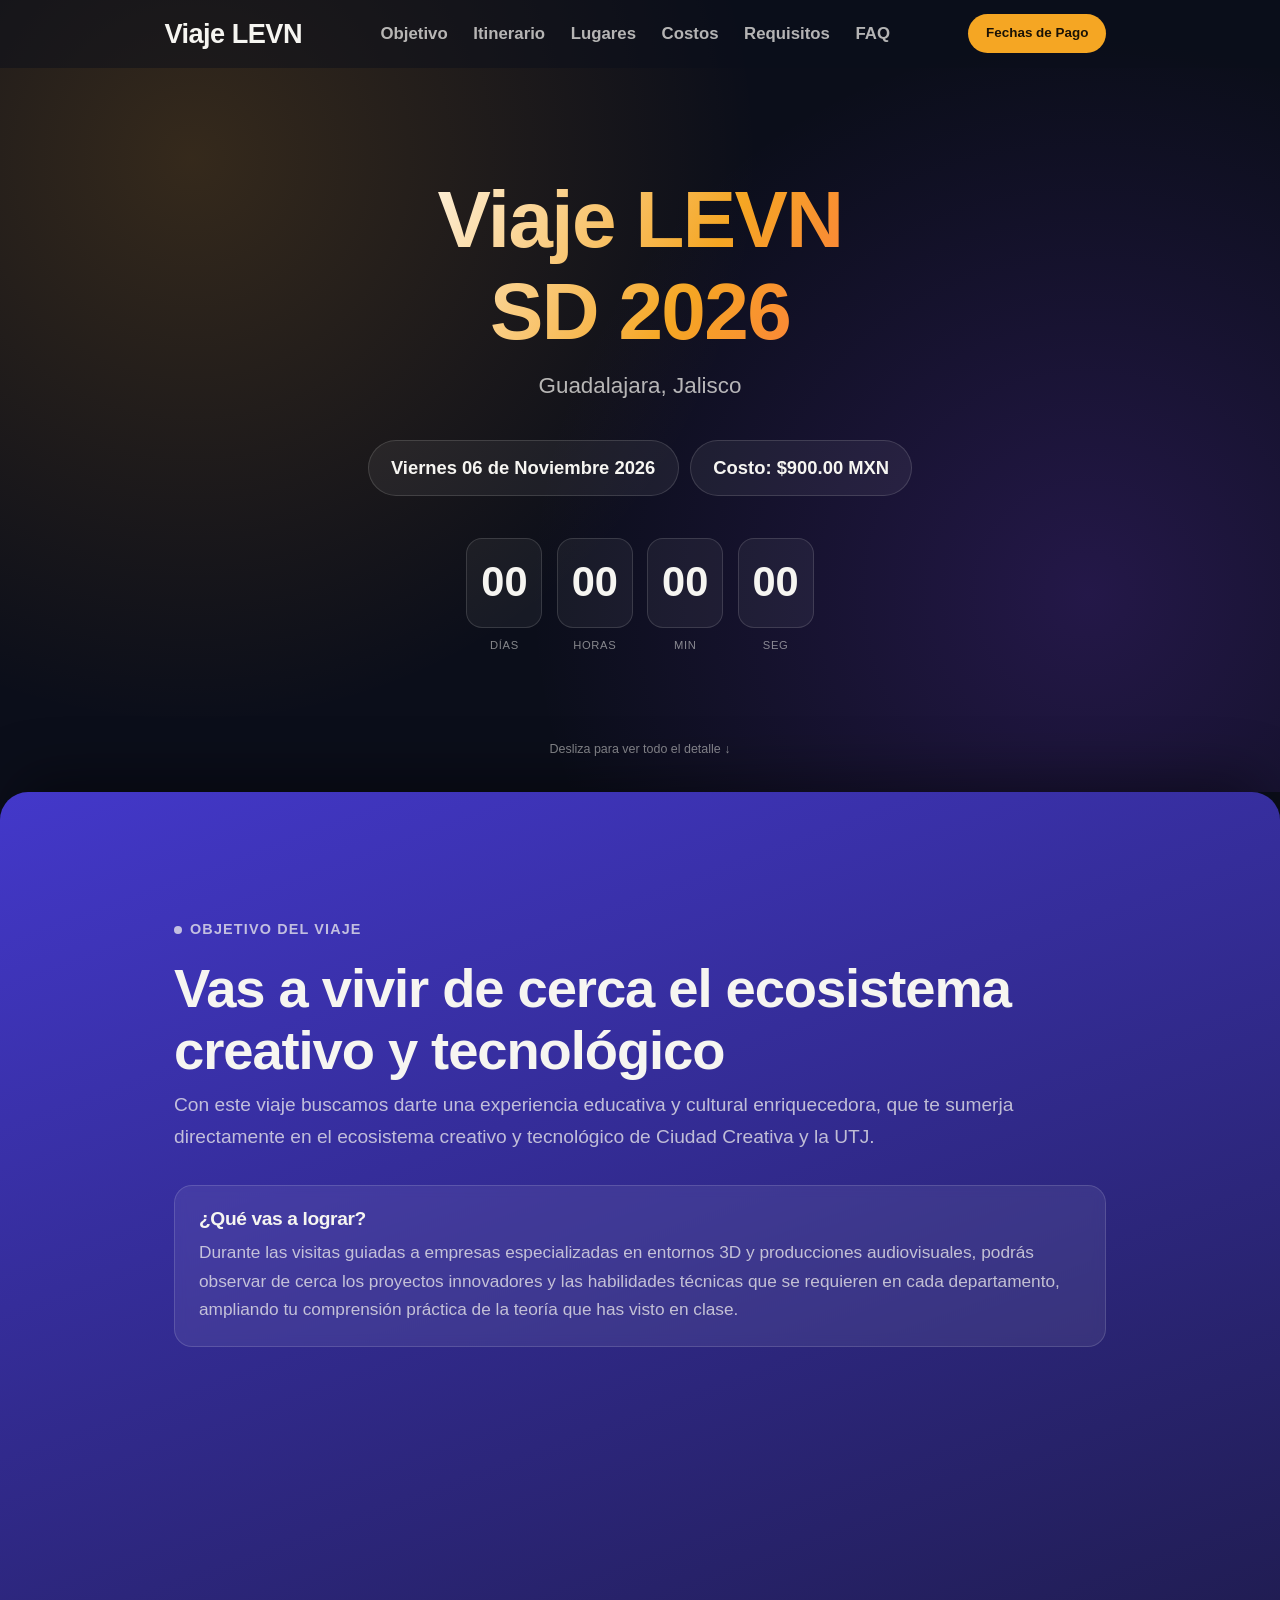
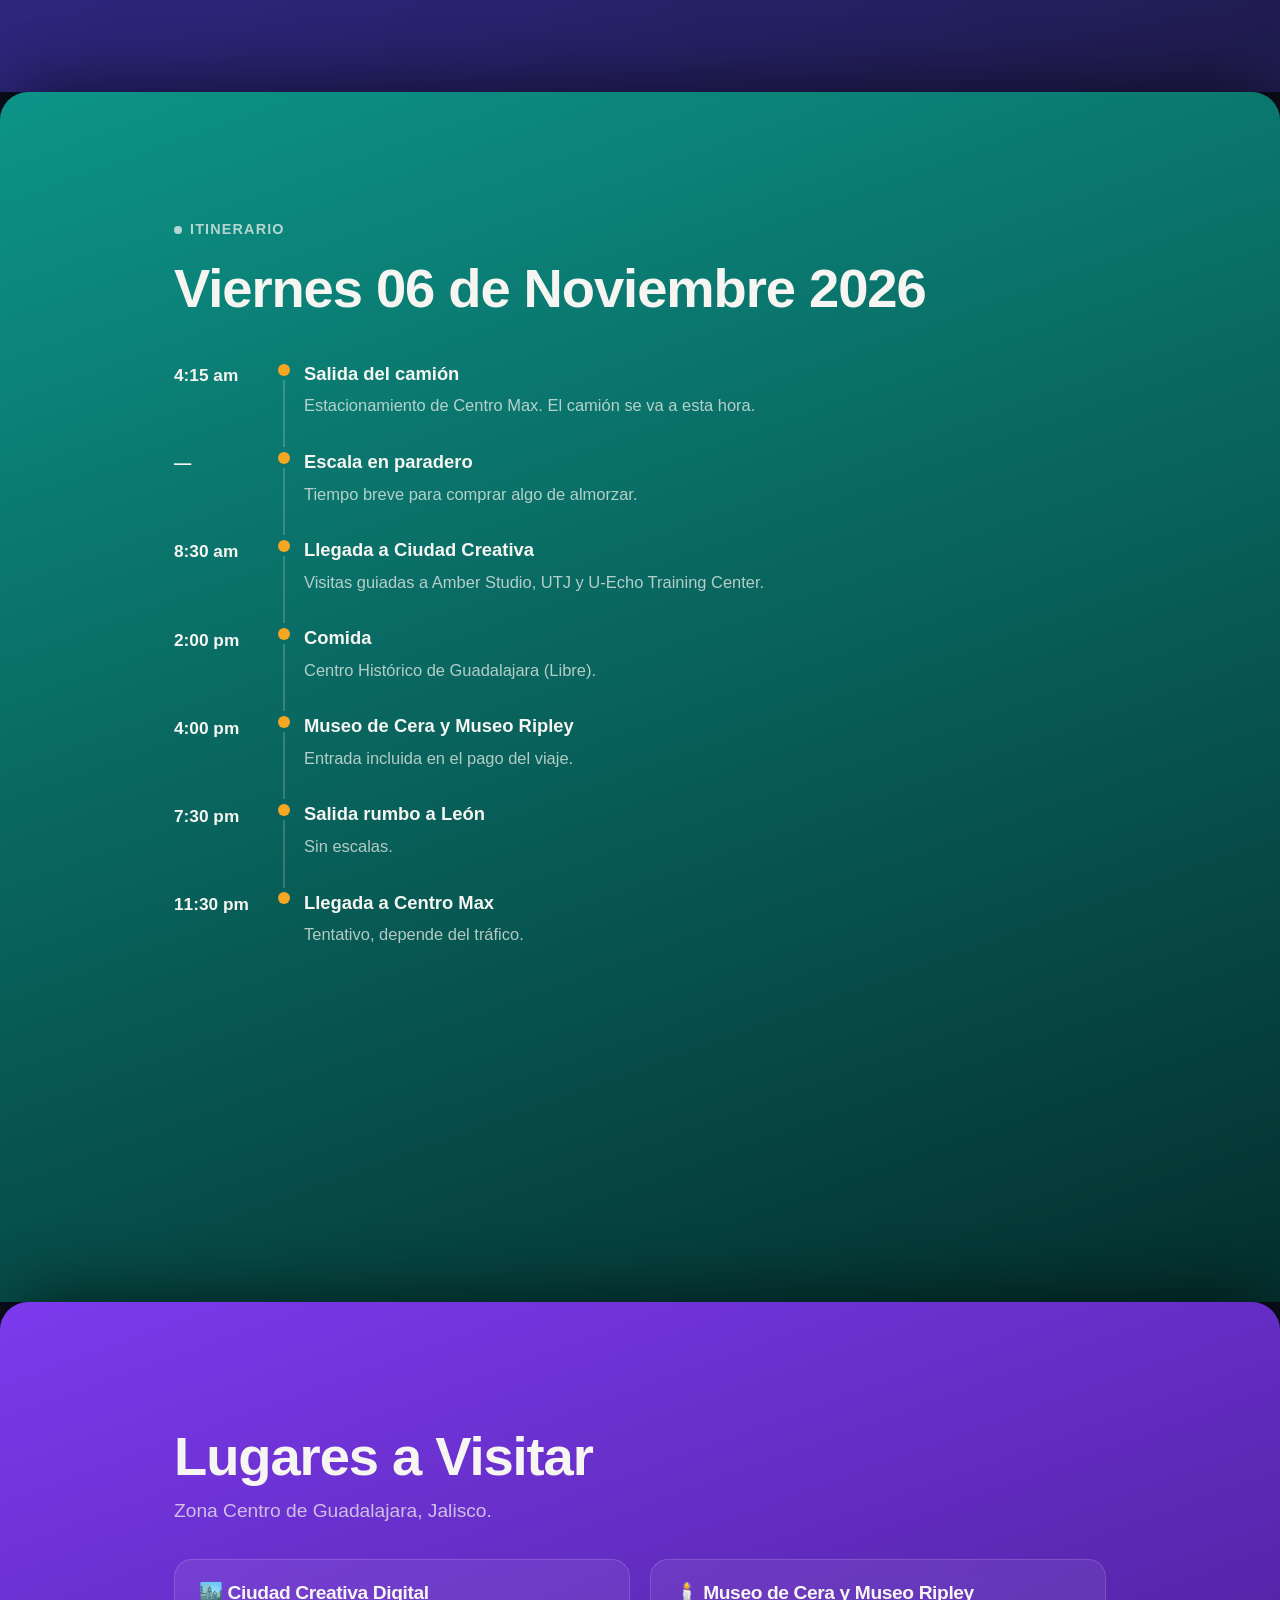
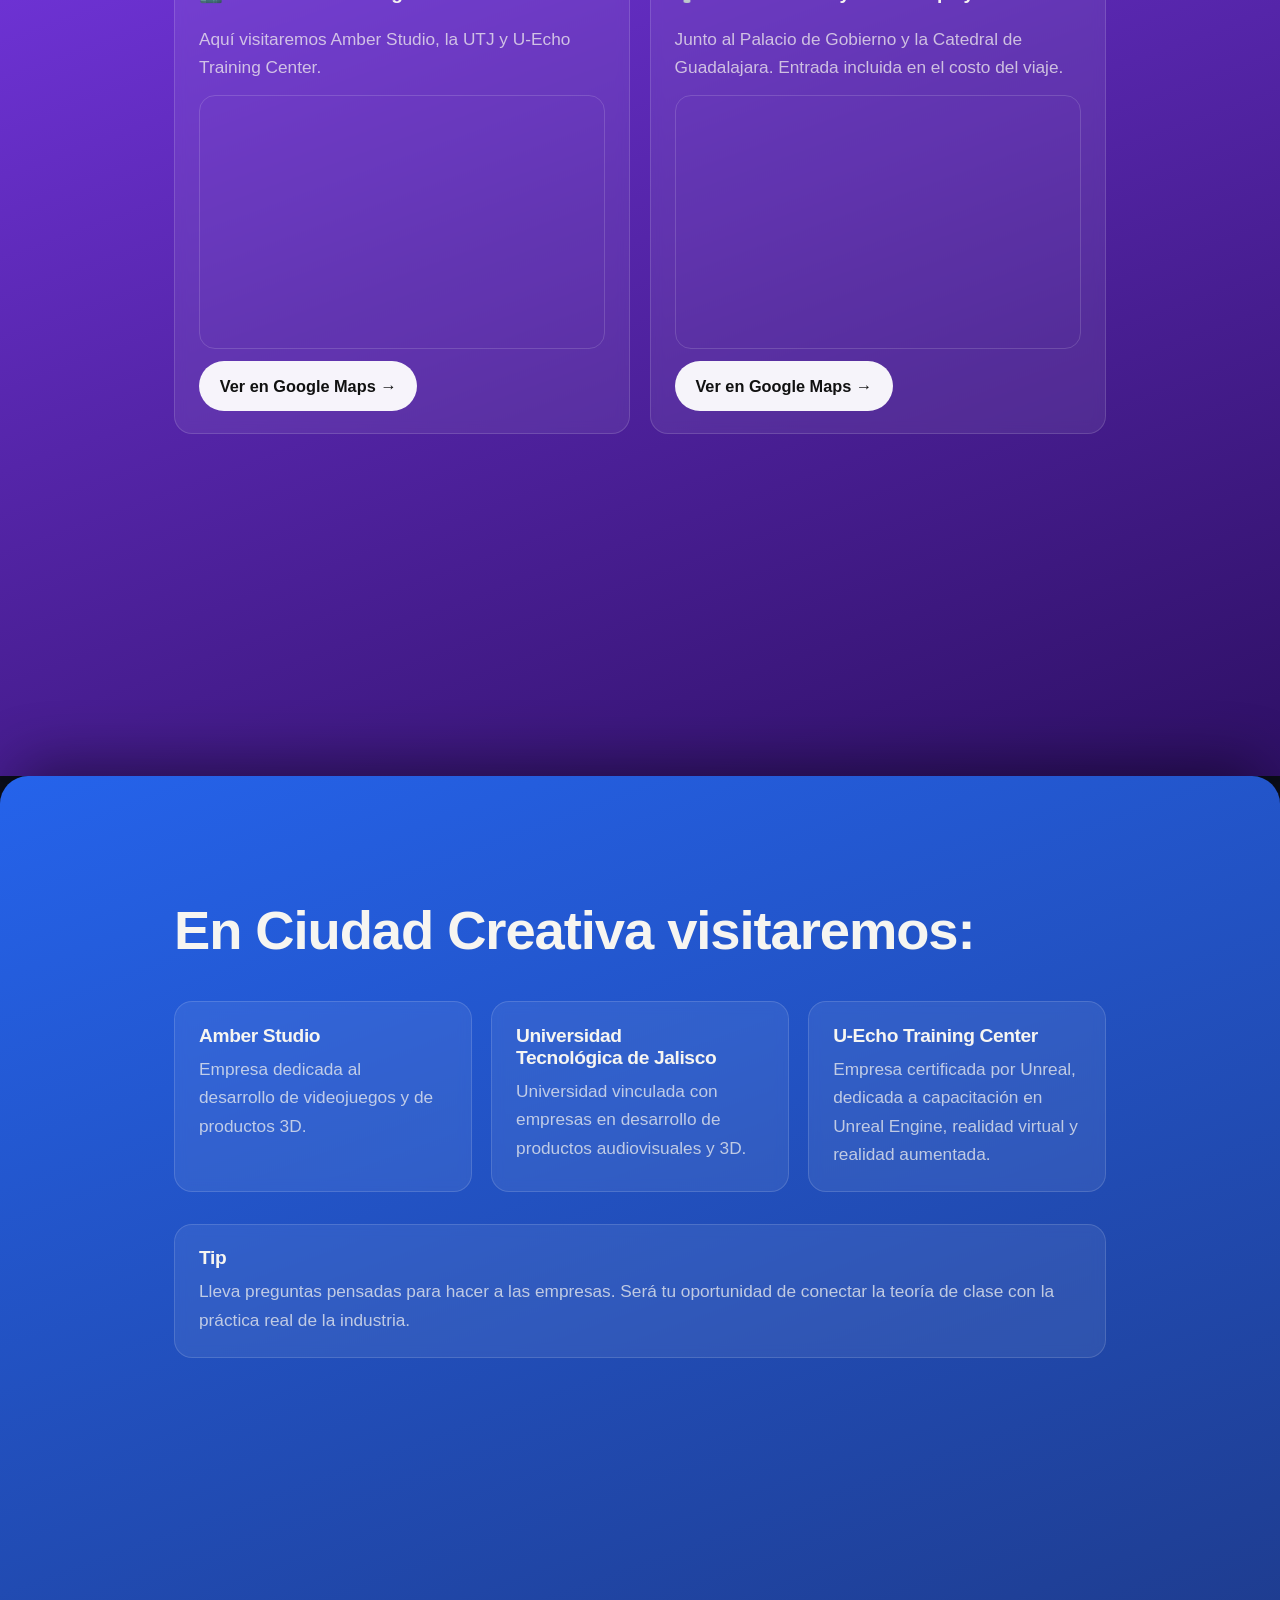
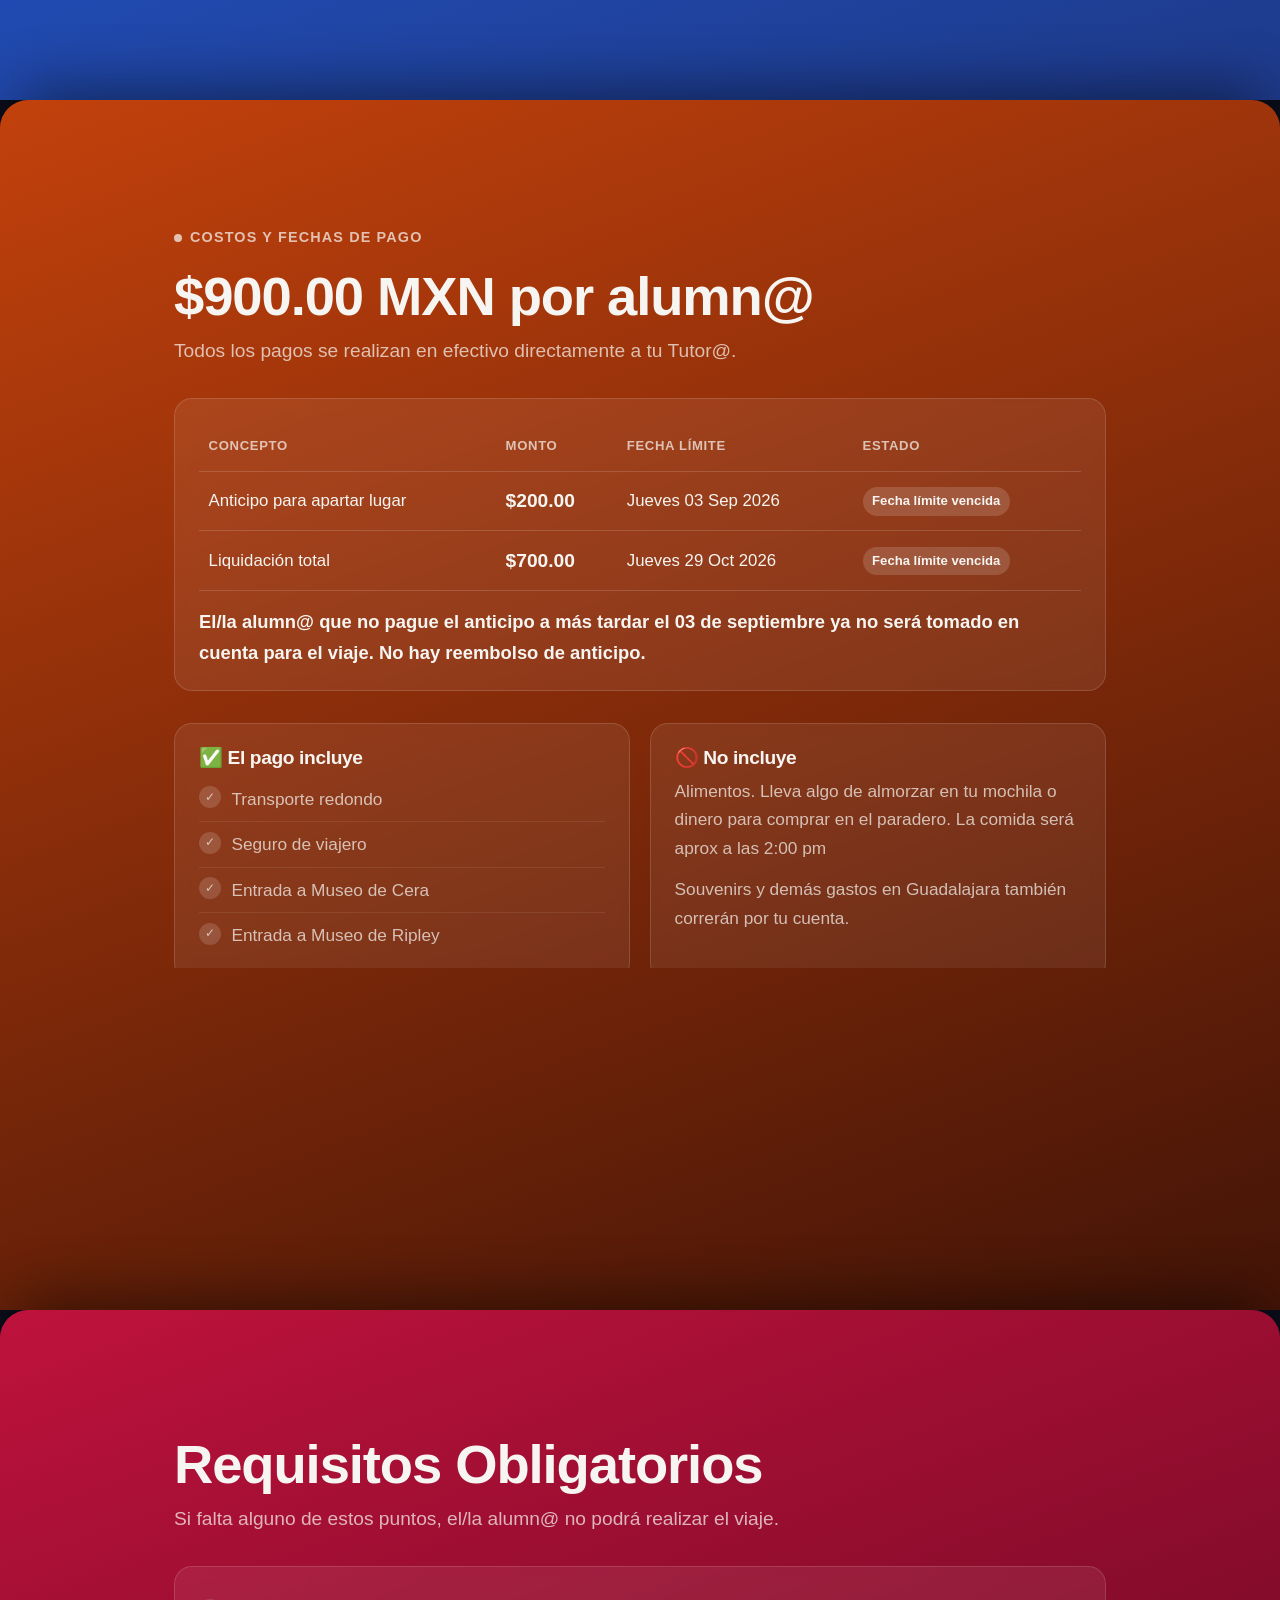
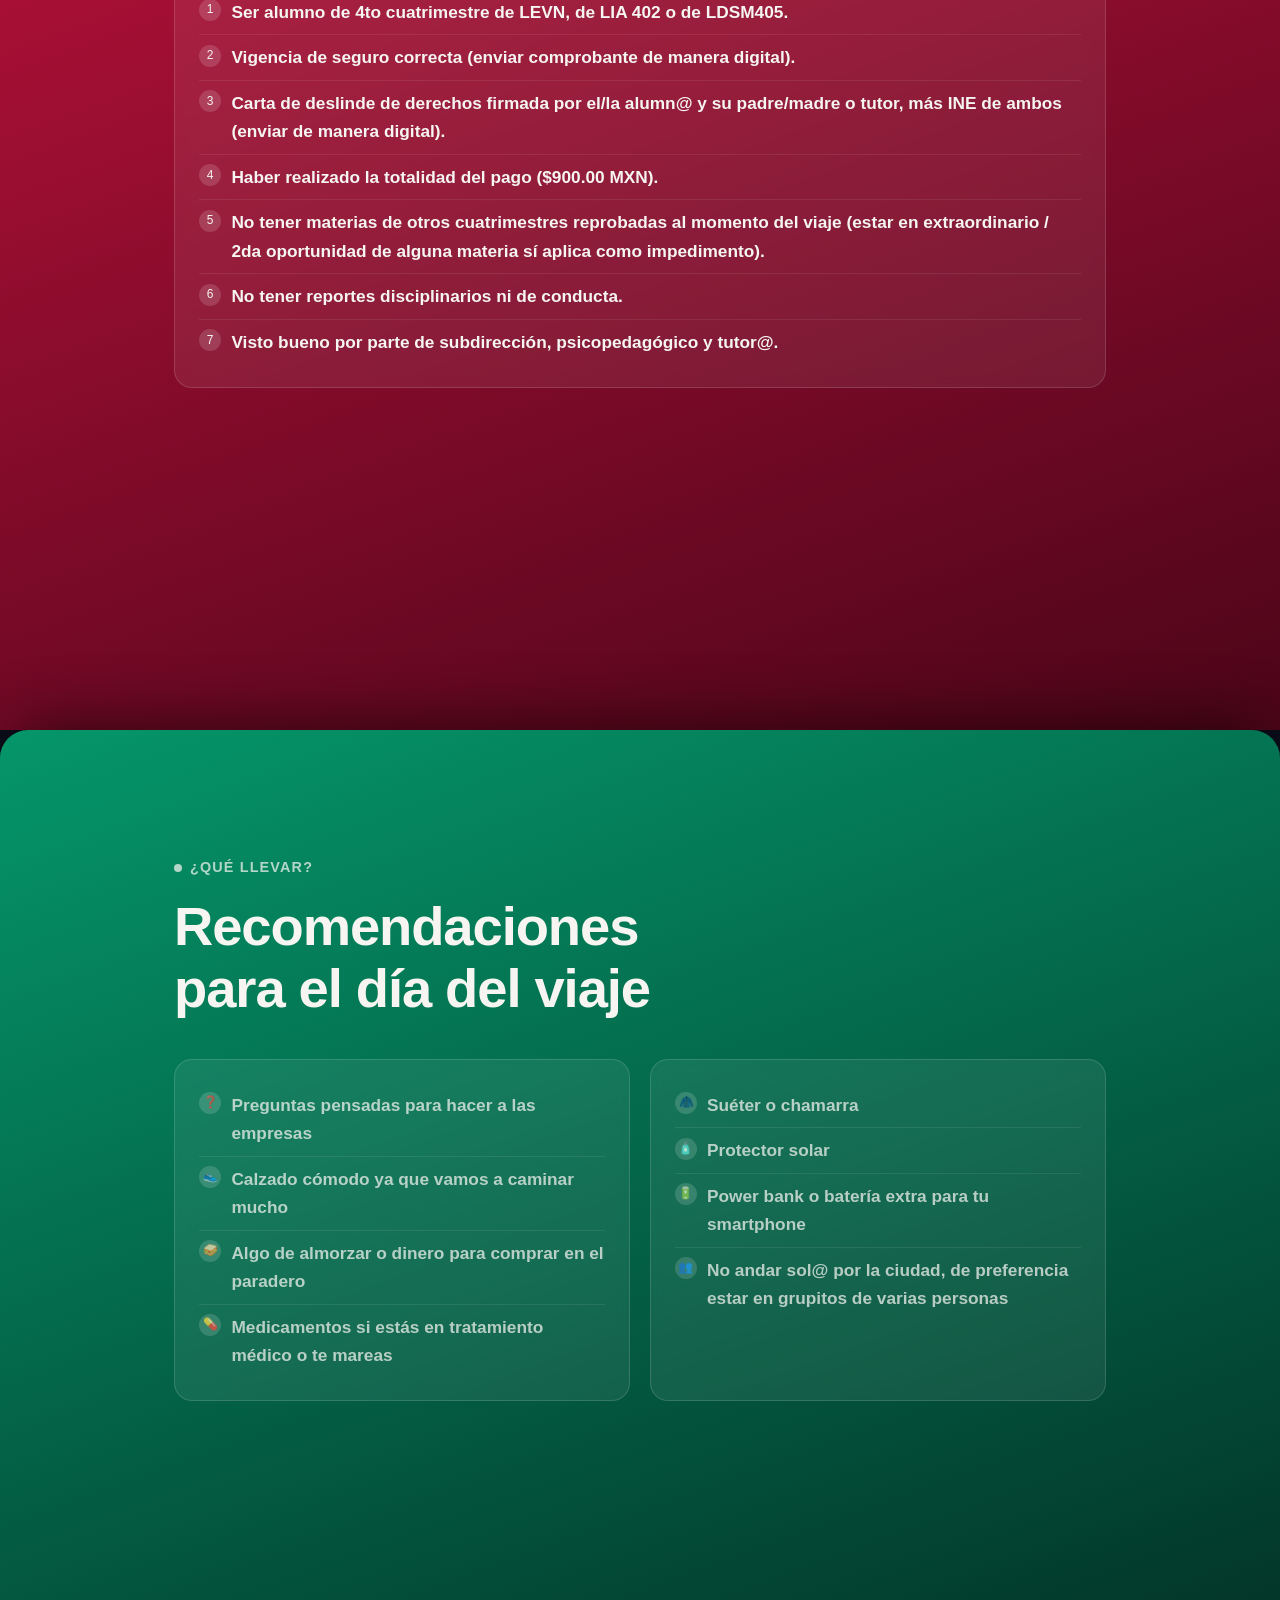
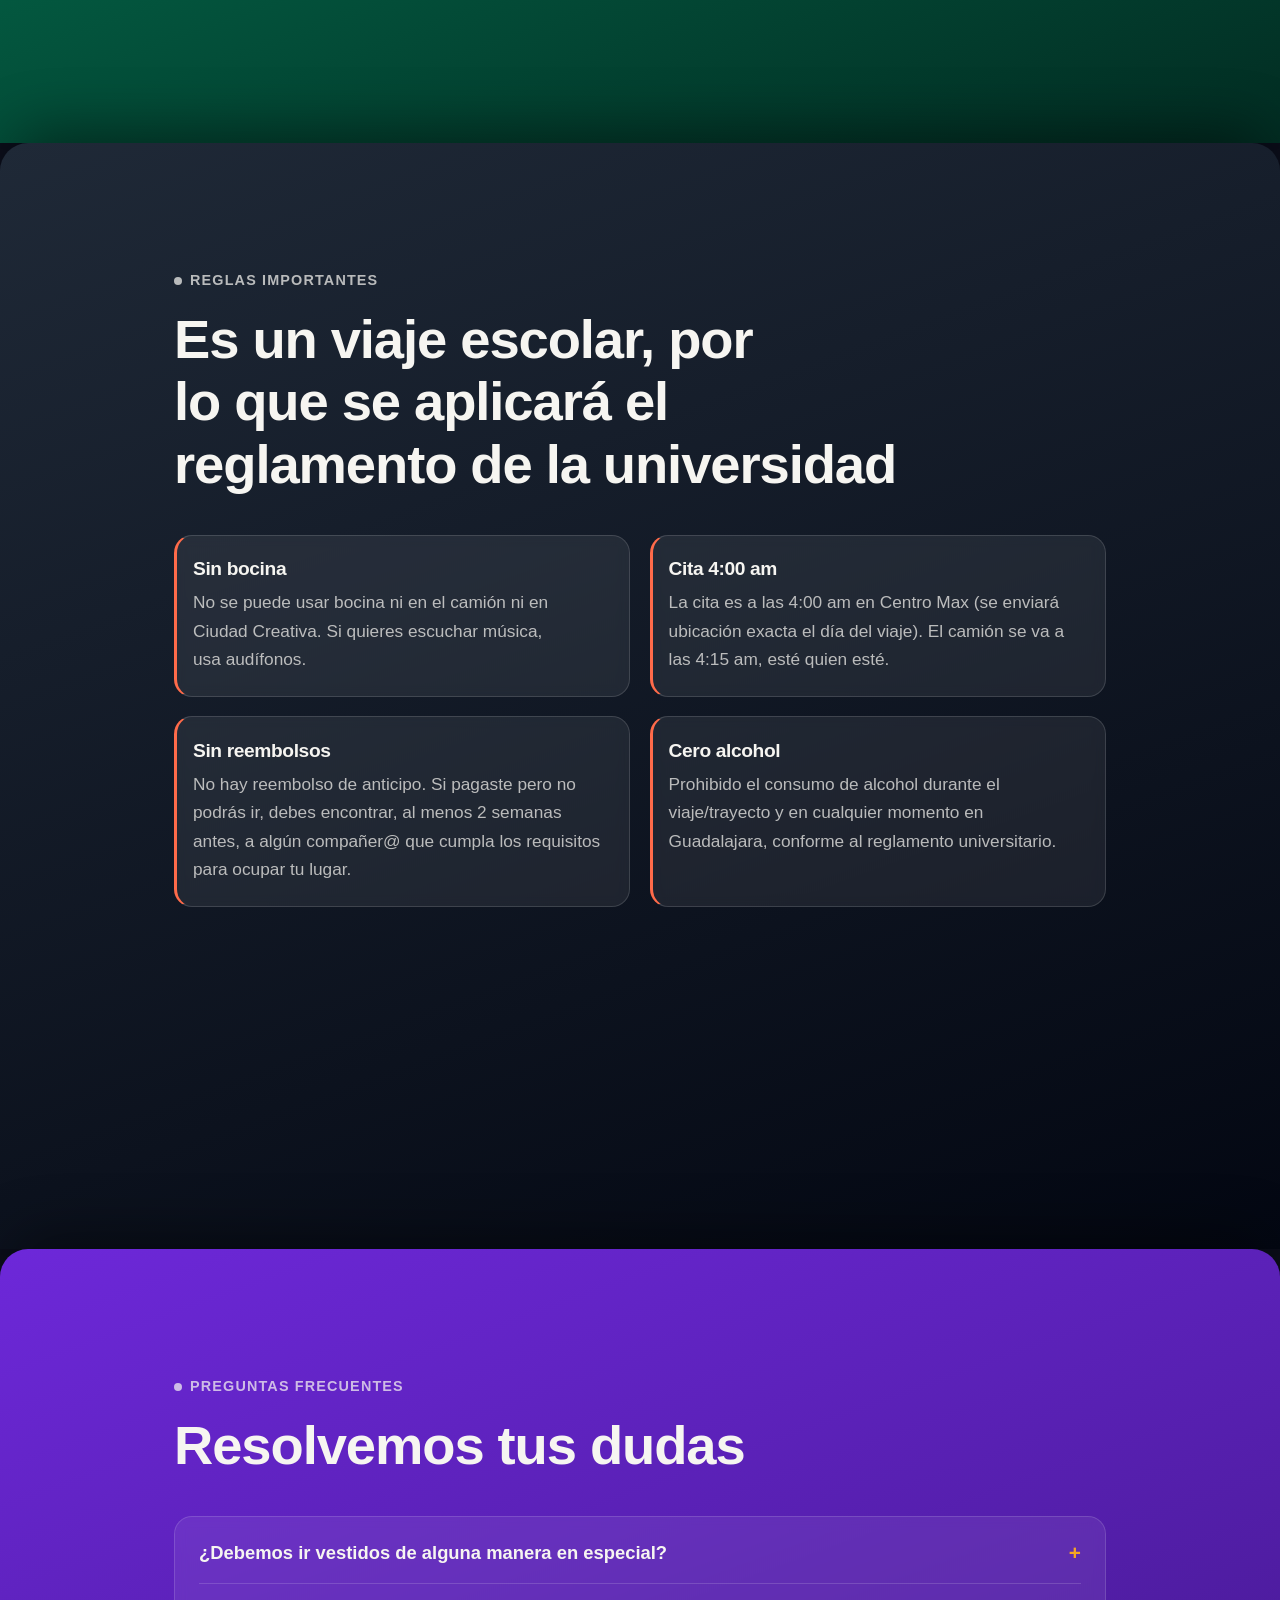
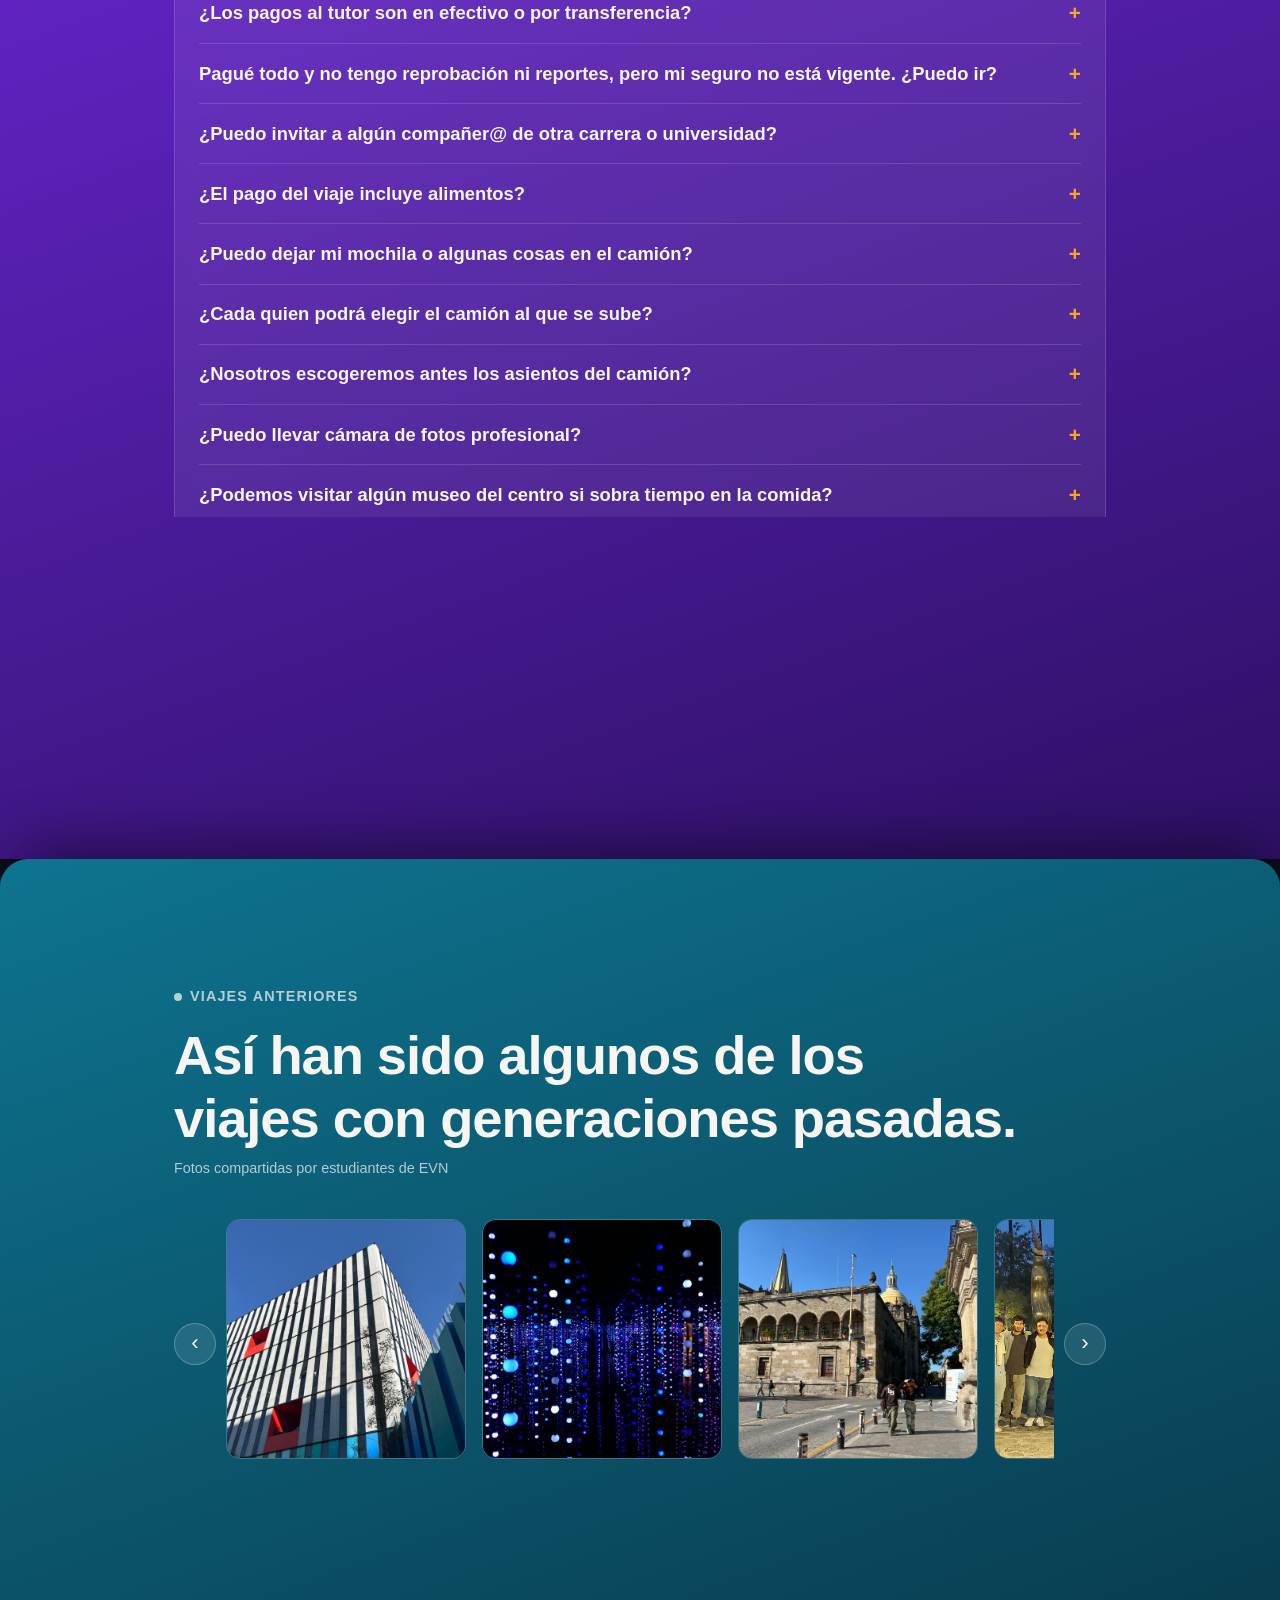
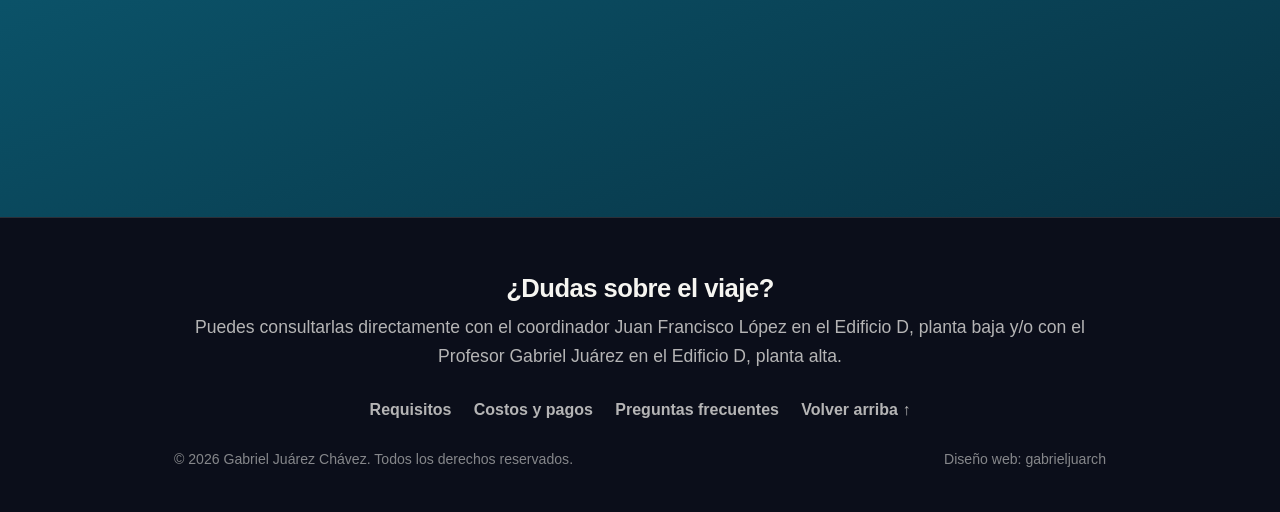
==== commit 78314ccd: "Corregir nombre de grupo a LDSM405 Co-Authored-By: Claude Sonnet 5 <noreply@anthropic.com>" ====
--- a/index.html
+++ b/index.html
@@ -272,7 +272,7 @@
         </div>
         <div class="box" data-anim>
           <ul class="check-list">
-            <li><span class="ico">1</span> <strong>Ser alumno de 4to cuatrimestre de LEVN, de LIA 402 o de LDSM406.</strong></li>
+            <li><span class="ico">1</span> <strong>Ser alumno de 4to cuatrimestre de LEVN, de LIA 402 o de LDSM405.</strong></li>
             <li><span class="ico">2</span> <strong>Vigencia de seguro correcta (enviar comprobante de manera digital).</strong></li>
             <li><span class="ico">3</span> <strong>Carta de deslinde de derechos firmada por el/la alumn@ y su padre/madre o tutor, más INE de ambos (enviar de manera digital).</strong></li>
             <li><span class="ico">4</span> <strong>Haber realizado la totalidad del pago ($900.00 MXN).</strong></li>
@@ -356,7 +356,7 @@
           </div>
           <div class="faq-item">
             <button class="faq-q">¿Puedo invitar a algún compañer@ de otra carrera o universidad? <span class="plus">+</span></button>
-            <div class="faq-a"><p>No. Solamente pueden ir alumnos de 4to cuatrimestre de LEVN, LIA 402 y LDSM406.</p></div>
+            <div class="faq-a"><p>No. Solamente pueden ir alumnos de 4to cuatrimestre de LEVN, LIA 402 y LDSM405.</p></div>
           </div>
           <div class="faq-item">
             <button class="faq-q">¿El pago del viaje incluye alimentos? <span class="plus">+</span></button>
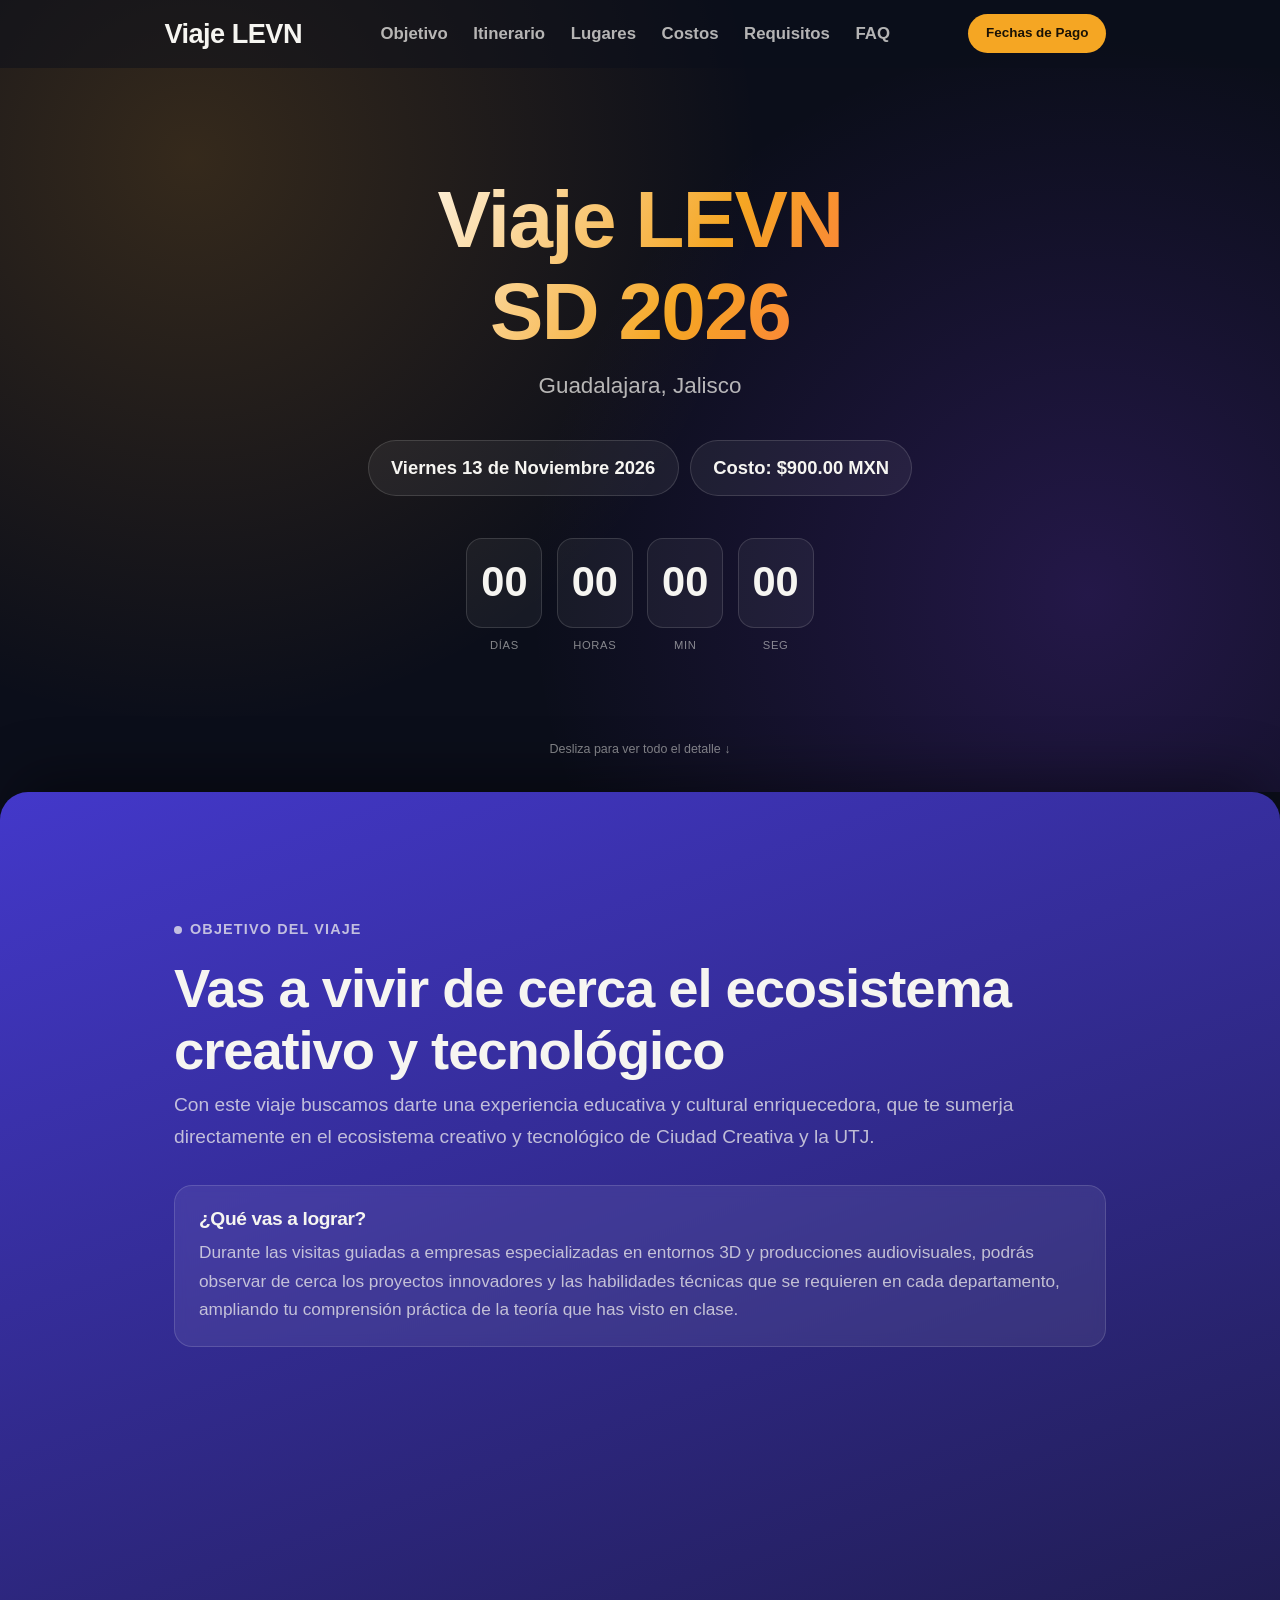
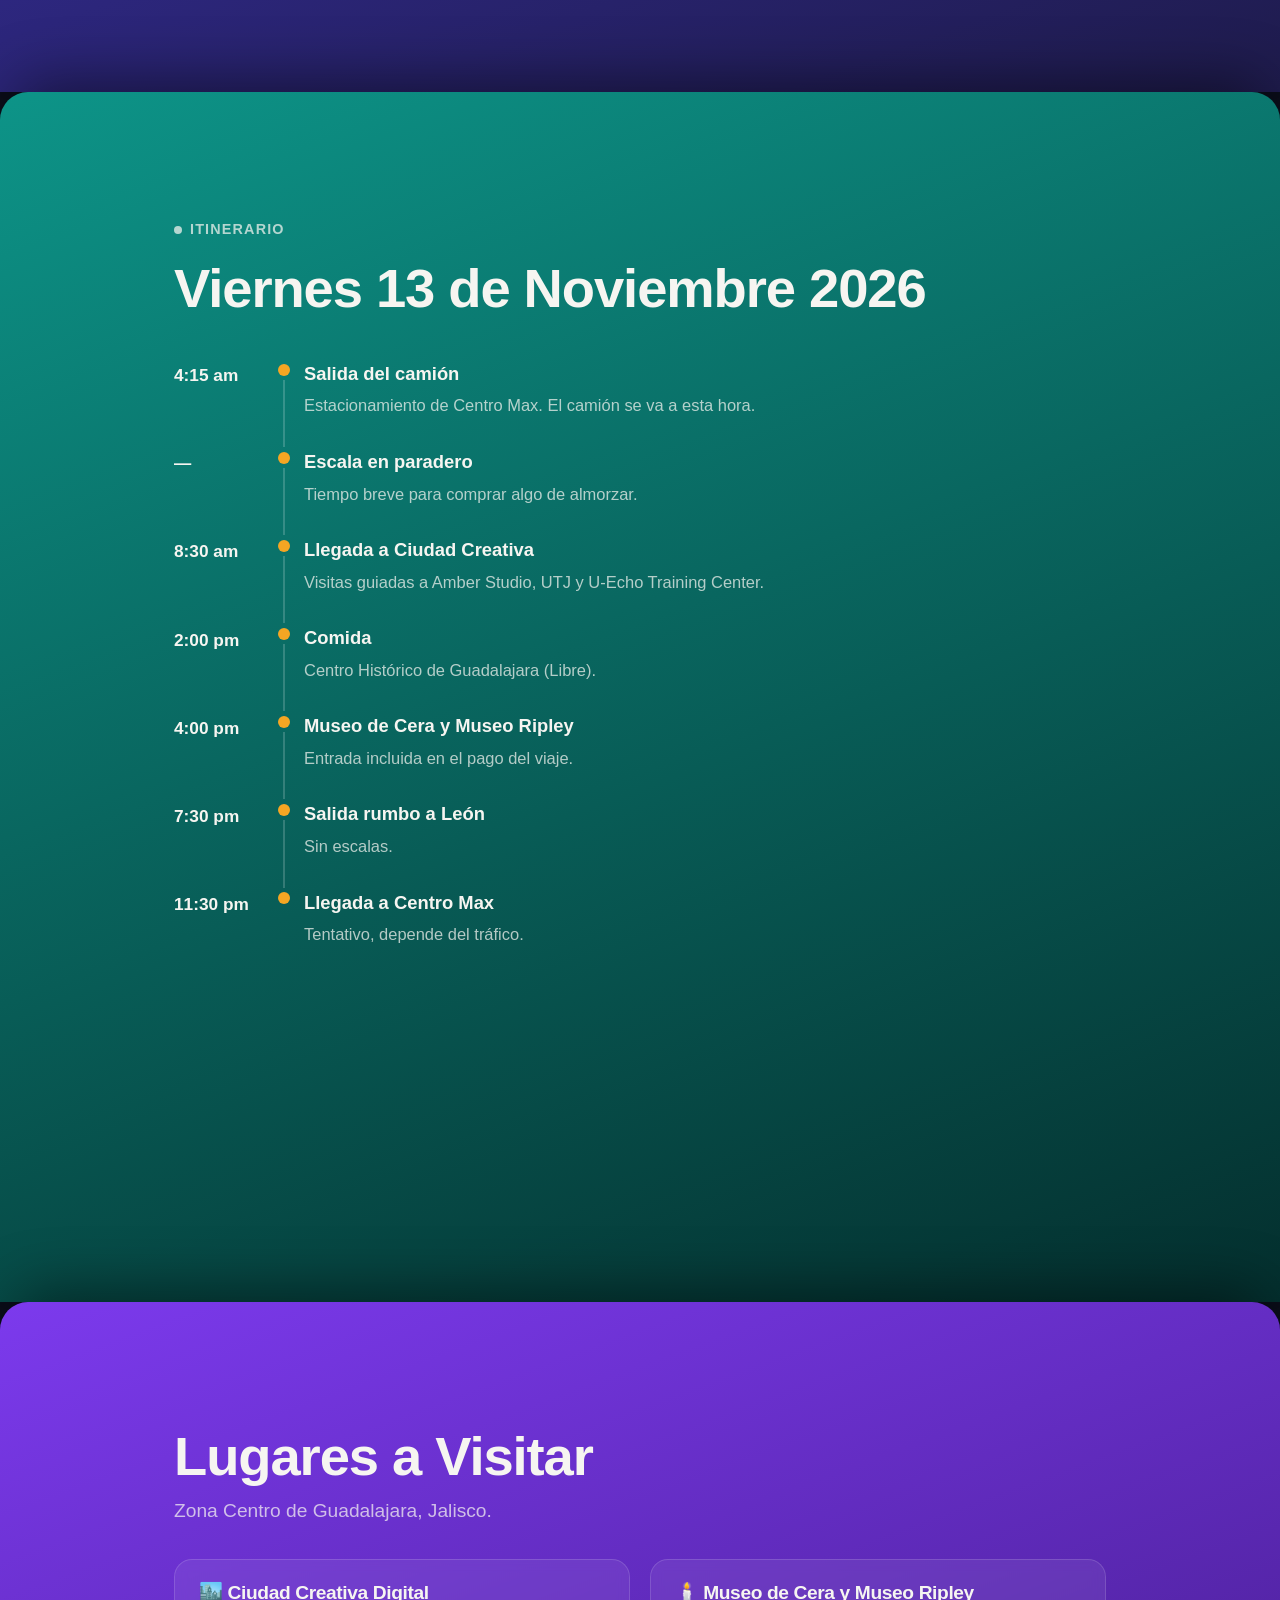
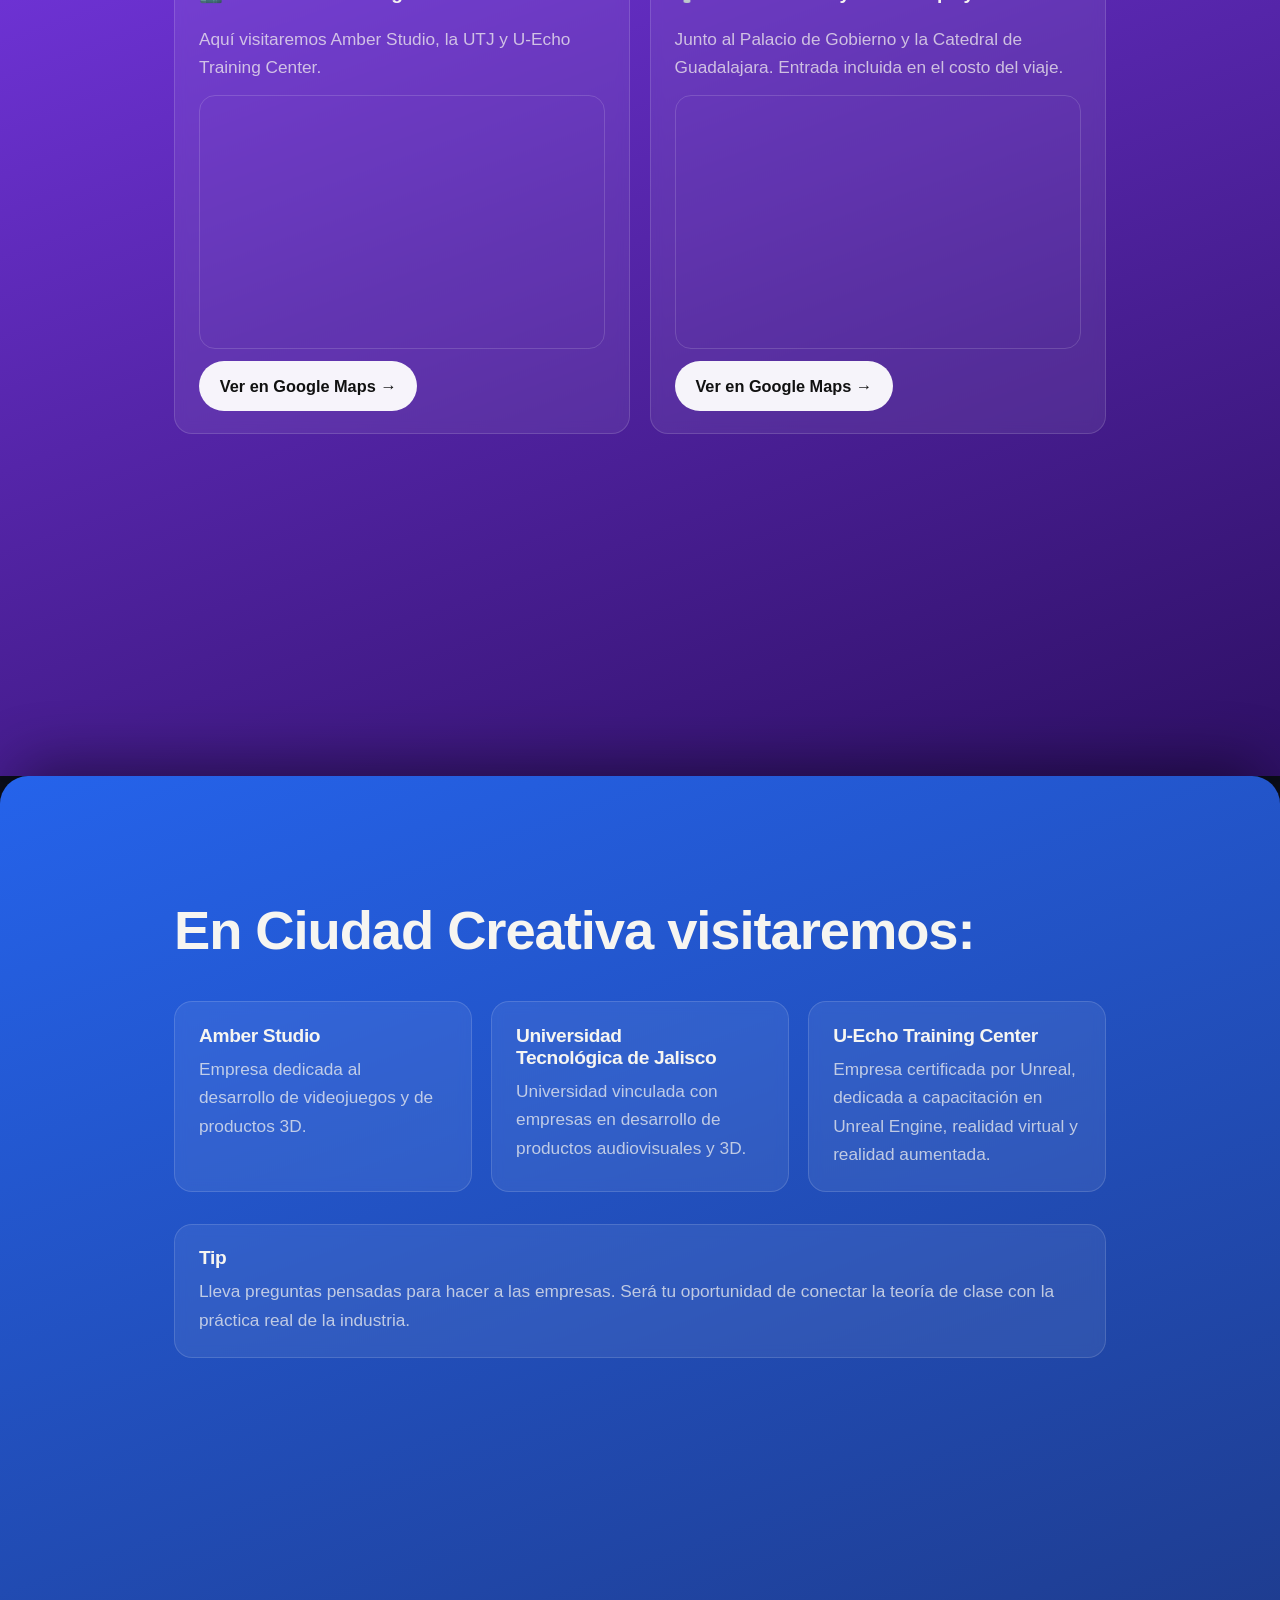
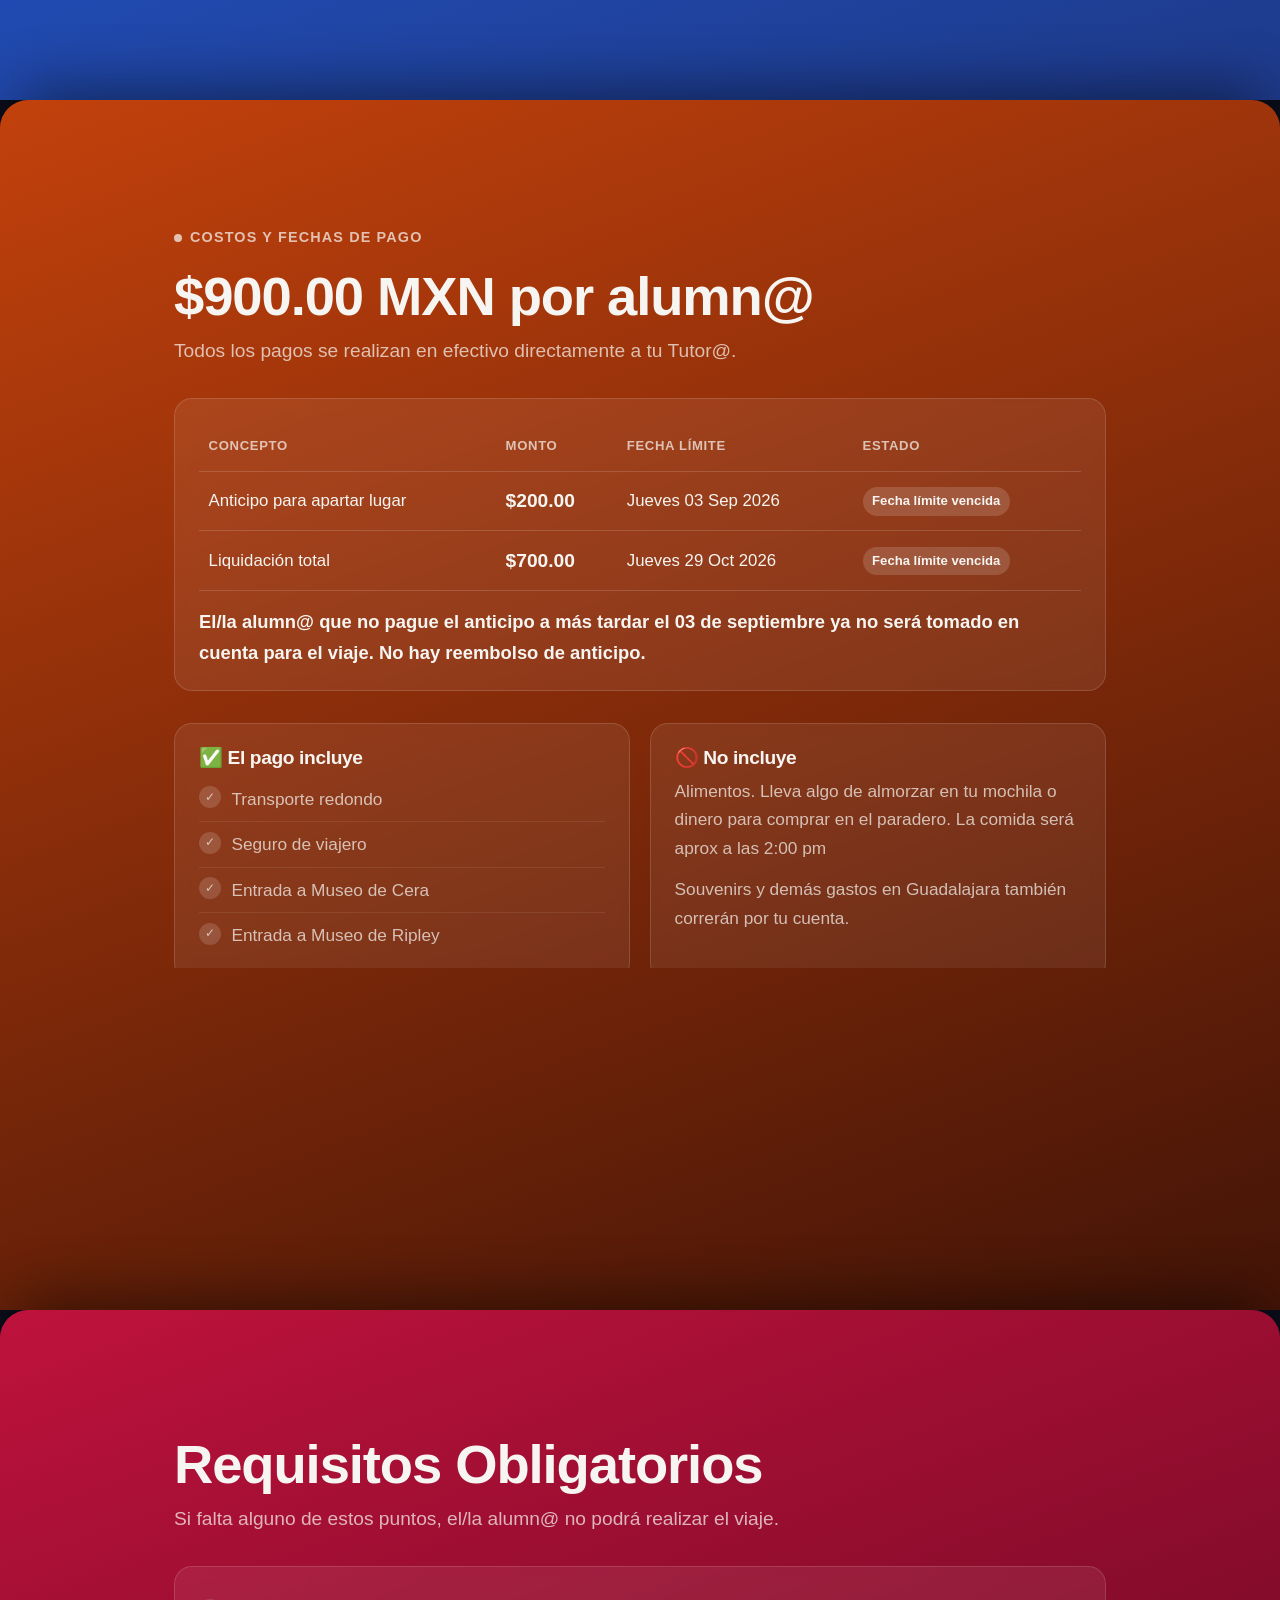
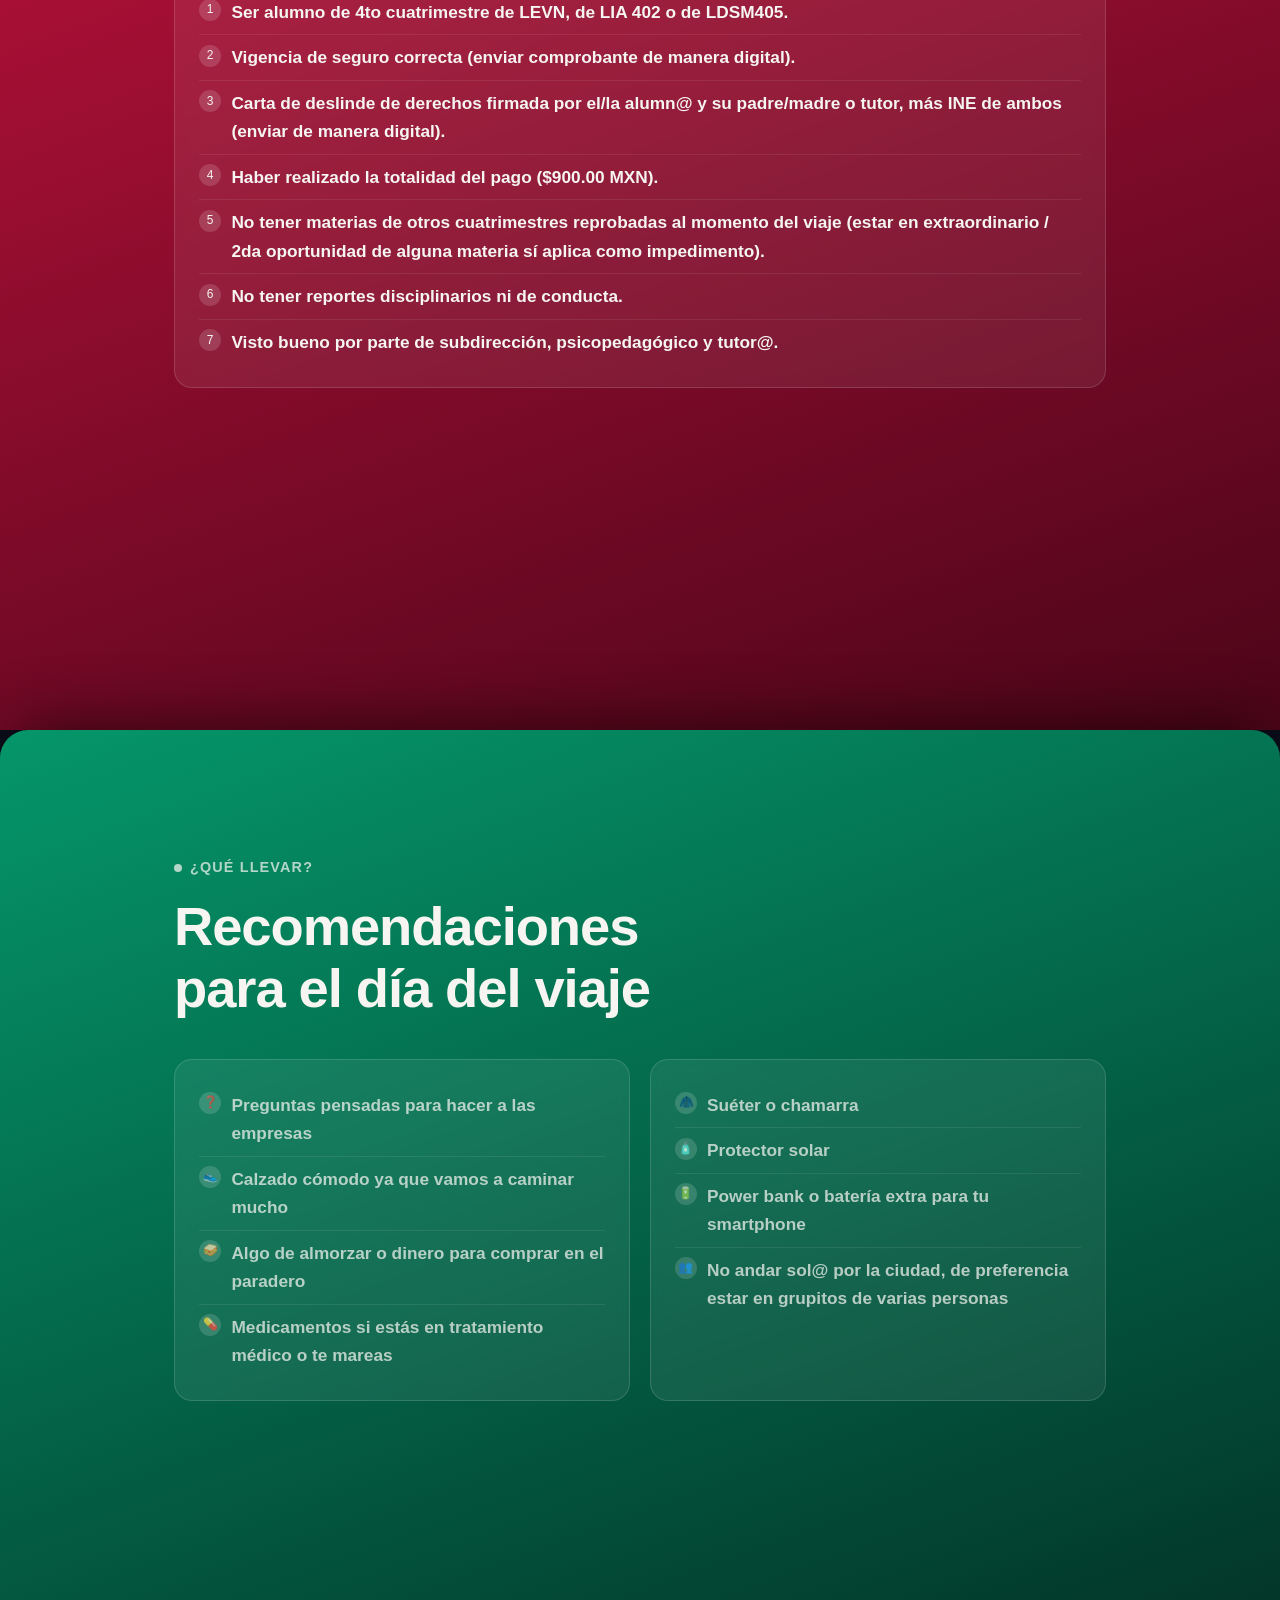
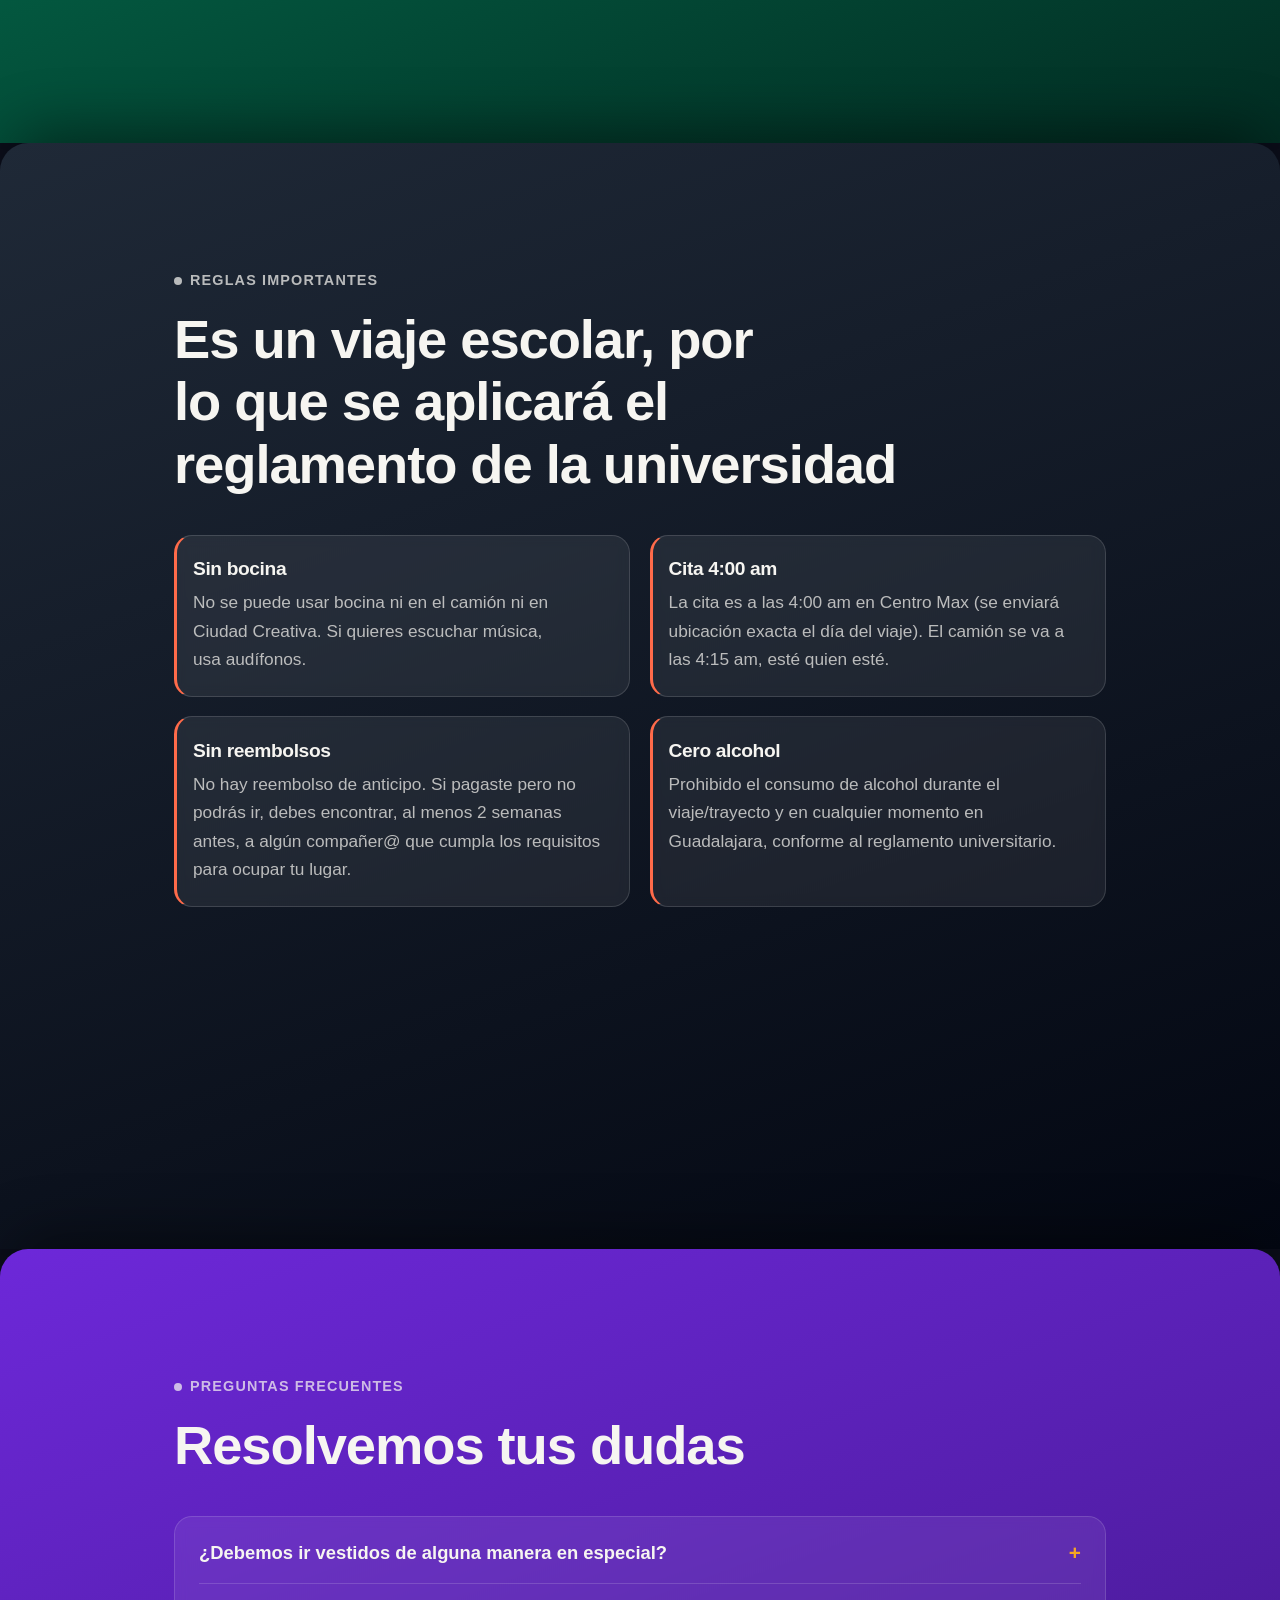
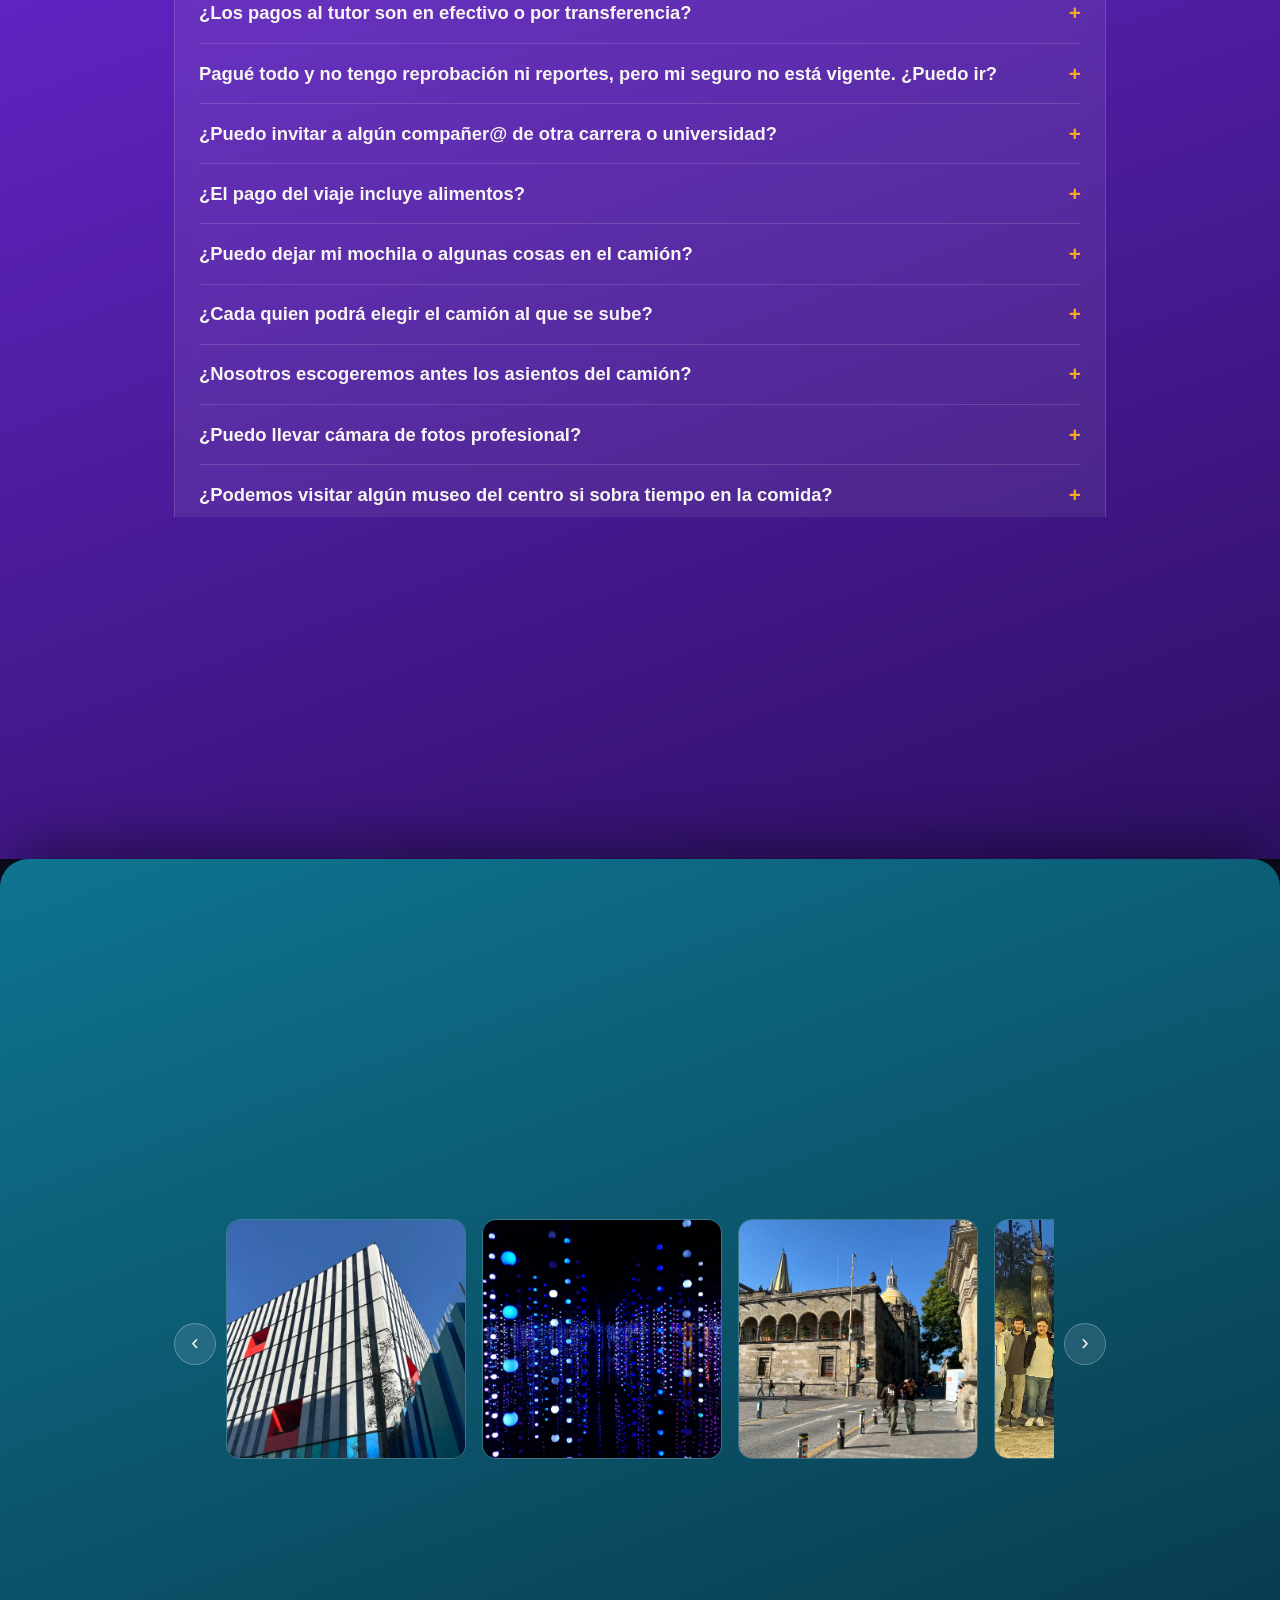
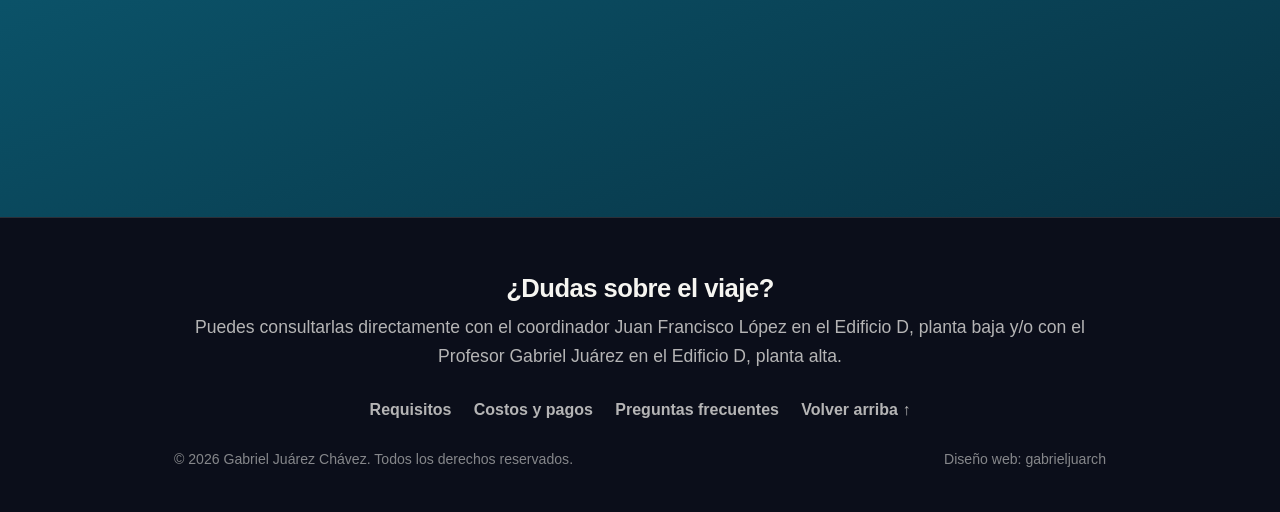
==== commit 7c3410ca: "Cambiar fecha del viaje al viernes 13 de noviembre de 2026 El itinerario y horarios no cambian, solo" ====
--- a/index.html
+++ b/index.html
@@ -70,7 +70,7 @@
     <p class="sub">Guadalajara, Jalisco</p>
 
     <div class="meta-row">
-      <span class="pill pill-lg">Viernes 06 de Noviembre 2026</span>
+      <span class="pill pill-lg">Viernes 13 de Noviembre 2026</span>
       <span class="pill pill-lg">Costo: $900.00 MXN</span>
     </div>
 
@@ -109,7 +109,7 @@
       <div class="card-inner">
         <div data-anim>
           <span class="eyebrow">Itinerario</span>
-          <h2>Viernes 06 de Noviembre 2026</h2>
+          <h2>Viernes 13 de Noviembre 2026</h2>
         </div>
         <div class="timeline" data-anim>
           <div class="t-item">
@@ -456,6 +456,6 @@
   <button class="lightbox-nav lightbox-next" onclick="lightboxStep(event,1)" aria-label="Foto siguiente">›</button>
 </div>
 
-<script src="main.js?v=4"></script>
+<script src="main.js?v=5"></script>
 </body>
 </html>
